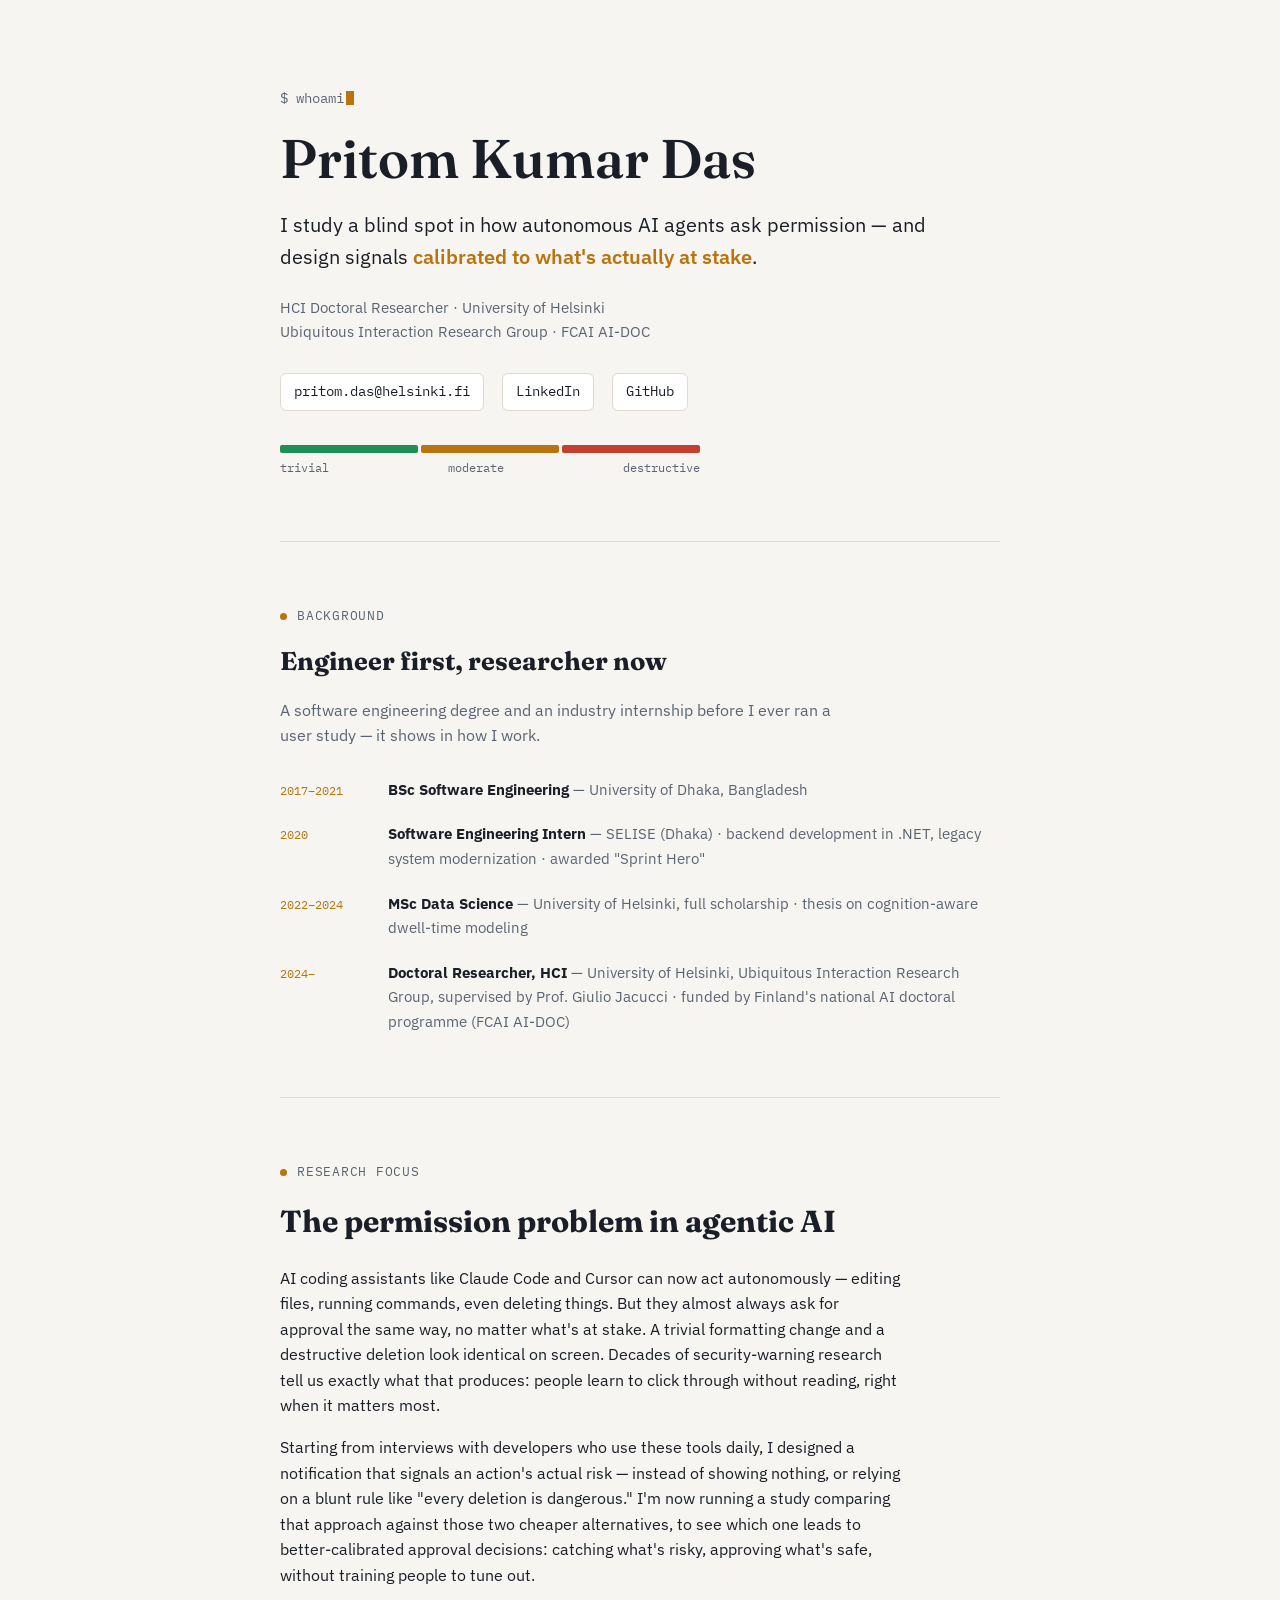
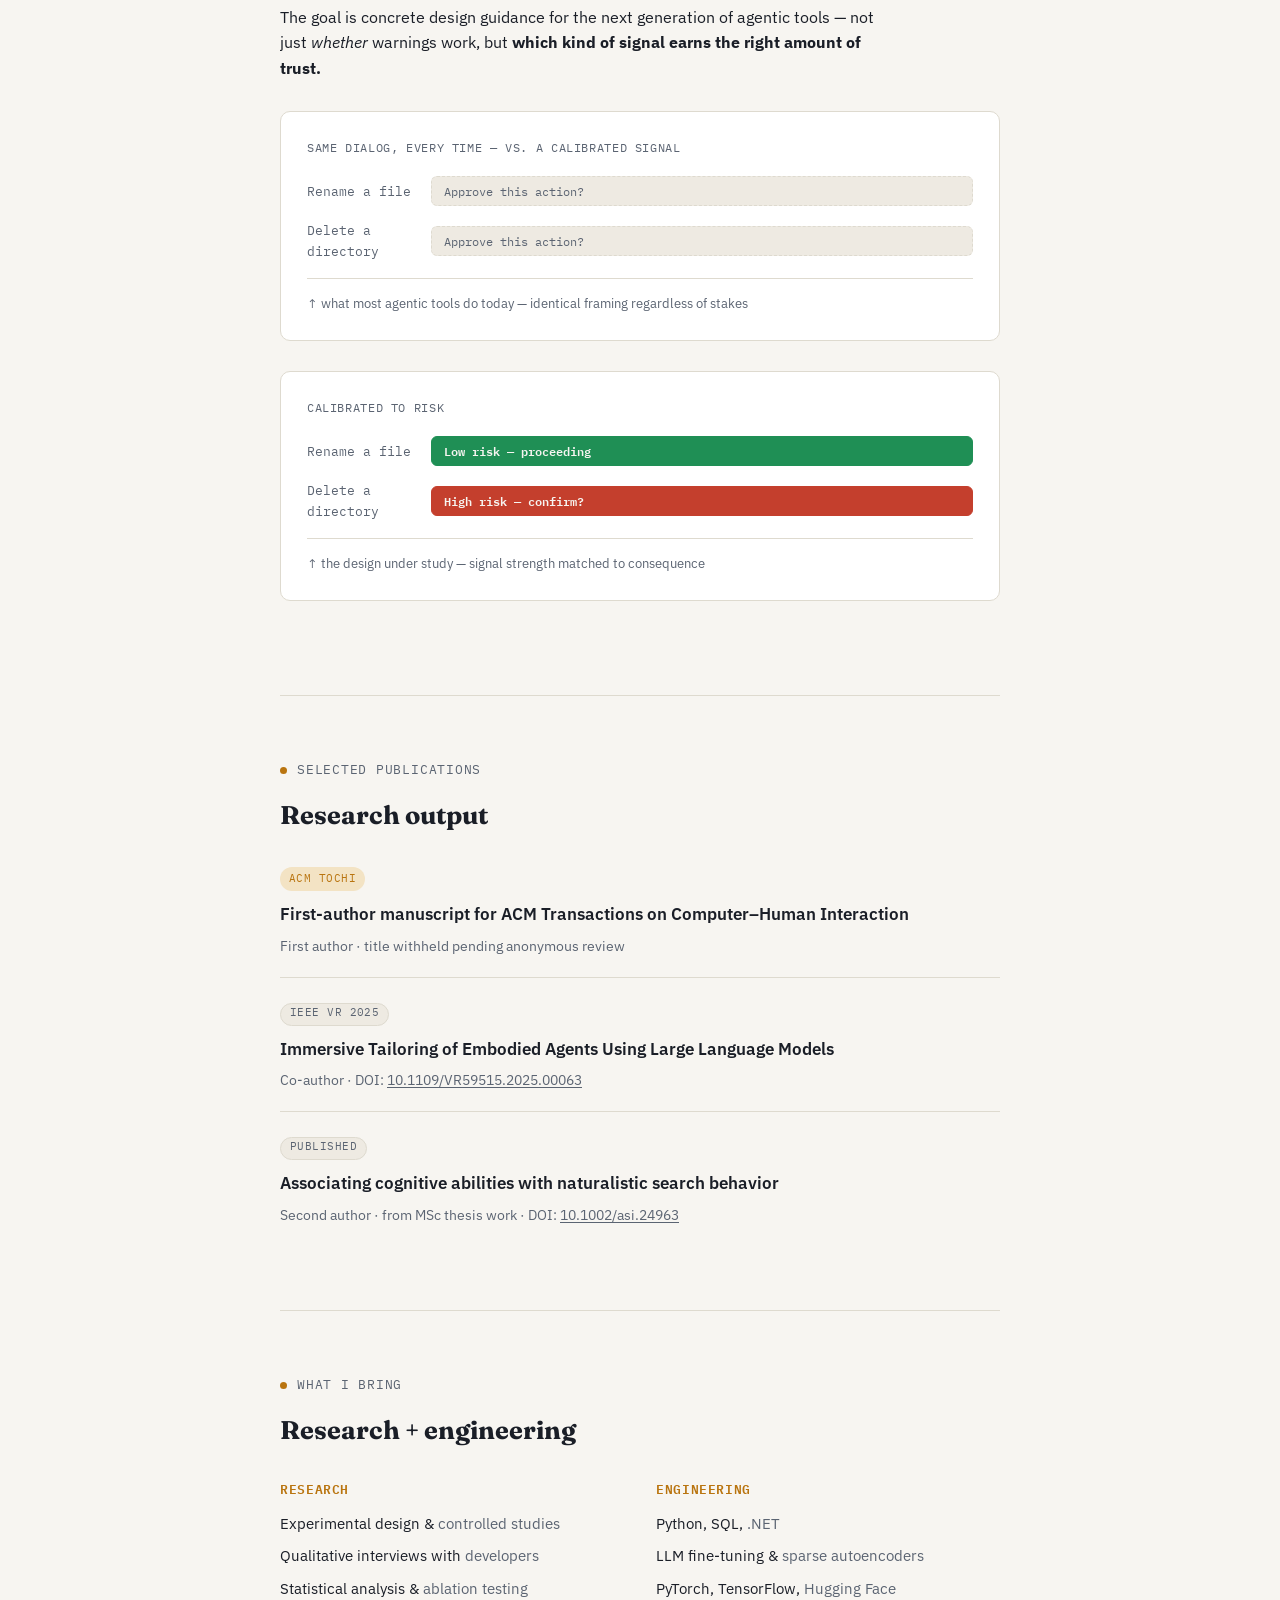
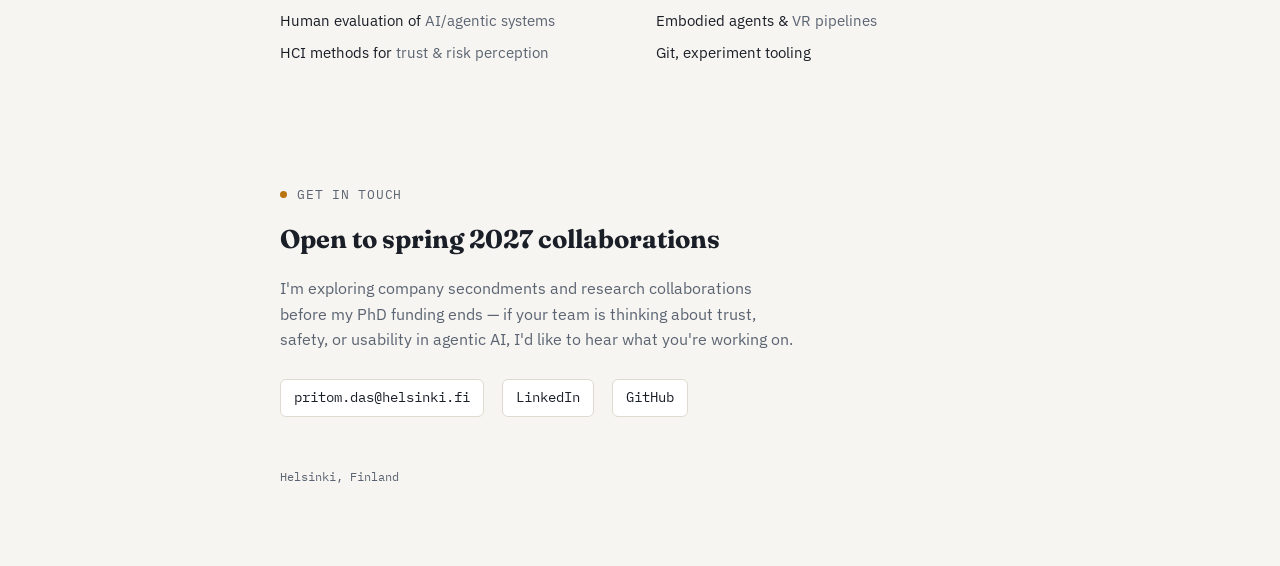
==== index.html @ b0fd8033 "Added Index page for github" ====
<!DOCTYPE html>
<html lang="en">
<head>
<meta charset="UTF-8">
<meta name="viewport" content="width=device-width, initial-scale=1.0">
<title>Pritom Kumar Das</title>
<meta name="description" content="HCI doctoral researcher at the University of Helsinki studying calibrated trust and risk signaling in agentic AI systems.">
<link rel="preconnect" href="https://fonts.googleapis.com">
<link rel="preconnect" href="https://fonts.gstatic.com" crossorigin>
<link href="https://fonts.googleapis.com/css2?family=Fraunces:opsz,wght@9..144,400;9..144,500;9..144,600;9..144,700&family=IBM+Plex+Sans:wght@400;500;600;700&family=IBM+Plex+Mono:wght@400;500;600&display=swap" rel="stylesheet">
<style>
  :root {
    color-scheme: dark;
    --bg: #0B0E13;
    --surface: #131922;
    --surface-2: #1A2230;
    --border: #242E3D;
    --text: #E7ECF2;
    --text-muted: #8B96A6;
    --accent: #F2A93B;
    --accent-soft: #4A3A1E;
    --safe: #3FBE7A;
    --caution: #F2A93B;
    --critical: #E8604B;
    --font-display: 'Fraunces', Georgia, 'Times New Roman', serif;
    --font-body: 'IBM Plex Sans', -apple-system, 'Segoe UI', sans-serif;
    --font-mono: 'IBM Plex Mono', ui-monospace, 'SFMono-Regular', Menlo, monospace;
  }
  @media (prefers-color-scheme: light) {
    :root:not([data-theme="dark"]) {
      color-scheme: light;
      --bg: #F7F5F1;
      --surface: #FFFFFF;
      --surface-2: #EEEAE2;
      --border: #DEDACF;
      --text: #1A1E27;
      --text-muted: #5B6472;
      --accent: #B9740F;
      --accent-soft: #F3E3C4;
      --safe: #1F8F55;
      --caution: #B9740F;
      --critical: #C43F2D;
    }
  }
  :root[data-theme="light"] {
    color-scheme: light;
    --bg: #F7F5F1;
    --surface: #FFFFFF;
    --surface-2: #EEEAE2;
    --border: #DEDACF;
    --text: #1A1E27;
    --text-muted: #5B6472;
    --accent: #B9740F;
    --accent-soft: #F3E3C4;
    --safe: #1F8F55;
    --caution: #B9740F;
    --critical: #C43F2D;
  }

  * { box-sizing: border-box; }
  html, body { margin: 0; padding: 0; }
  body {
    background: var(--bg);
    color: var(--text);
    font-family: var(--font-body);
    font-size: 16px;
    line-height: 1.6;
    -webkit-font-smoothing: antialiased;
  }
  a { color: var(--accent); text-decoration: none; }
  a:hover, a:focus-visible { text-decoration: underline; }
  a:focus-visible, button:focus-visible { outline: 2px solid var(--accent); outline-offset: 3px; }
  img { max-width: 100%; }
  h1, h2, h3 { font-family: var(--font-display); text-wrap: balance; margin: 0; }
  .wrap {
    max-width: 760px;
    margin: 0 auto;
    padding-inline: 20px;
  }
  section { padding-block: 64px; }
  section + section { border-top: 1px solid var(--border); }

  .eyebrow {
    font-family: var(--font-mono);
    font-size: 0.8rem;
    letter-spacing: 0.06em;
    color: var(--text-muted);
    text-transform: uppercase;
    display: flex;
    align-items: center;
    gap: 10px;
    margin-bottom: 14px;
  }
  .eyebrow::before {
    content: "";
    width: 7px; height: 7px;
    background: var(--accent);
    border-radius: 50%;
    flex-shrink: 0;
  }

  /* ---------- Hero ---------- */
  .hero {
    padding-block: 88px 64px;
  }
  .hero .prompt {
    font-family: var(--font-mono);
    font-size: 0.85rem;
    color: var(--text-muted);
    margin-bottom: 20px;
  }
  .hero .prompt .cursor {
    display: inline-block;
    width: 8px; height: 1em;
    background: var(--accent);
    margin-left: 2px;
    vertical-align: -2px;
    animation: blink 1.1s step-end infinite;
  }
  @media (prefers-reduced-motion: reduce) { .hero .prompt .cursor { animation: none; } }
  @keyframes blink { 50% { opacity: 0; } }
  .hero h1 {
    font-size: clamp(2.3rem, 6vw, 3.4rem);
    font-weight: 600;
    line-height: 1.08;
    margin-bottom: 18px;
  }
  .hero .thesis {
    font-size: clamp(1.05rem, 2.4vw, 1.25rem);
    color: var(--text);
    max-width: 58ch;
    margin-bottom: 22px;
  }
  .hero .thesis strong { color: var(--accent); font-weight: 600; }
  .hero .affiliation {
    color: var(--text-muted);
    font-size: 0.95rem;
    margin-bottom: 30px;
  }
  .links-row {
    display: flex;
    flex-wrap: wrap;
    gap: 10px 18px;
  }
  .link-chip {
    font-family: var(--font-mono);
    font-size: 0.85rem;
    color: var(--text);
    border: 1px solid var(--border);
    padding: 7px 13px;
    border-radius: 6px;
    background: var(--surface);
  }
  .link-chip:hover { border-color: var(--accent); text-decoration: none; color: var(--accent); }

  /* ---------- Risk scale motif ---------- */
  .risk-scale {
    display: flex;
    gap: 3px;
    margin-top: 34px;
    max-width: 420px;
  }
  .risk-scale .seg {
    flex: 1;
    height: 8px;
    border-radius: 2px;
  }
  .risk-scale .seg.safe { background: var(--safe); }
  .risk-scale .seg.caution { background: var(--caution); }
  .risk-scale .seg.critical { background: var(--critical); }
  .risk-scale-labels {
    display: flex;
    justify-content: space-between;
    font-family: var(--font-mono);
    font-size: 0.72rem;
    color: var(--text-muted);
    max-width: 420px;
    margin-top: 6px;
  }

  /* ---------- About ---------- */
  .timeline {
    display: flex;
    flex-direction: column;
    gap: 20px;
    margin-top: 28px;
  }
  .timeline-item {
    display: grid;
    grid-template-columns: 92px 1fr;
    gap: 16px;
    align-items: baseline;
  }
  .timeline-item .when {
    font-family: var(--font-mono);
    font-size: 0.78rem;
    color: var(--accent);
  }
  .timeline-item .what strong { color: var(--text); }
  .timeline-item .what { color: var(--text-muted); font-size: 0.96rem; }

  /* ---------- Research focus ---------- */
  .research-lede {
    font-size: 1.15rem;
    margin-bottom: 20px;
    max-width: 60ch;
  }
  .research-body p { margin: 0 0 16px; max-width: 62ch; color: var(--text); }
  .research-body p:last-child { margin-bottom: 0; }

  .diagram {
    background: var(--surface);
    border: 1px solid var(--border);
    border-radius: 10px;
    padding: 26px;
    margin-block: 30px;
  }
  .diagram .diagram-title {
    font-family: var(--font-mono);
    font-size: 0.78rem;
    color: var(--text-muted);
    text-transform: uppercase;
    letter-spacing: 0.05em;
    margin-bottom: 18px;
  }
  .diagram-row {
    display: grid;
    grid-template-columns: 110px 1fr;
    gap: 14px;
    align-items: center;
    margin-bottom: 14px;
  }
  .diagram-row:last-child { margin-bottom: 0; }
  .diagram-row .label {
    font-family: var(--font-mono);
    font-size: 0.82rem;
    color: var(--text-muted);
  }
  .diagram-bar {
    height: 30px;
    border-radius: 6px;
    background: var(--surface-2);
    border: 1px dashed var(--border);
    position: relative;
    display: flex;
    align-items: center;
    padding-inline: 12px;
    font-family: var(--font-mono);
    font-size: 0.76rem;
    color: var(--text-muted);
  }
  .diagram-bar.on {
    border-style: solid;
    color: var(--bg);
    font-weight: 600;
  }
  .diagram-bar.on.safe { background: var(--safe); border-color: var(--safe); }
  .diagram-bar.on.caution { background: var(--caution); border-color: var(--caution); }
  .diagram-bar.on.critical { background: var(--critical); border-color: var(--critical); }
  .diagram-caption {
    font-size: 0.82rem;
    color: var(--text-muted);
    margin-top: 16px;
    border-top: 1px solid var(--border);
    padding-top: 14px;
  }

  /* ---------- Publications ---------- */
  .pub-list { display: flex; flex-direction: column; gap: 0; margin-top: 28px; }
  .pub {
    padding-block: 20px;
    border-top: 1px solid var(--border);
  }
  .pub:first-child { border-top: none; padding-top: 0; }
  .pub-status {
    font-family: var(--font-mono);
    font-size: 0.7rem;
    letter-spacing: 0.04em;
    text-transform: uppercase;
    padding: 3px 9px;
    border-radius: 20px;
    display: inline-block;
    margin-bottom: 10px;
  }
  .pub-status.prep { background: var(--accent-soft); color: var(--accent); }
  .pub-status.pub { background: var(--surface-2); color: var(--text-muted); border: 1px solid var(--border); }
  .pub-title { font-size: 1.05rem; font-weight: 600; margin-bottom: 6px; }
  .pub-meta { color: var(--text-muted); font-size: 0.9rem; }
  .pub-meta a { color: var(--text-muted); text-decoration: underline; text-underline-offset: 2px; }
  .pub-meta a:hover { color: var(--accent); }

  /* ---------- Skills ---------- */
  .skills-grid {
    display: grid;
    grid-template-columns: 1fr 1fr;
    gap: 32px;
    margin-top: 28px;
  }
  @media (max-width: 560px) { .skills-grid { grid-template-columns: 1fr; gap: 24px; } }
  .skill-col h3 {
    font-family: var(--font-mono);
    font-size: 0.8rem;
    text-transform: uppercase;
    letter-spacing: 0.05em;
    color: var(--accent);
    margin-bottom: 12px;
    font-weight: 600;
  }
  .skill-col ul { list-style: none; margin: 0; padding: 0; display: flex; flex-direction: column; gap: 8px; }
  .skill-col li { color: var(--text); font-size: 0.95rem; }
  .skill-col li span { color: var(--text-muted); }

  /* ---------- Contact / footer ---------- */
  footer {
    padding-block: 56px 80px;
  }
  footer h2 { font-size: 1.6rem; margin-bottom: 12px; }
  footer .note {
    color: var(--text-muted);
    margin-bottom: 26px;
    max-width: 52ch;
  }
  footer .fine-print {
    margin-top: 50px;
    font-family: var(--font-mono);
    font-size: 0.75rem;
    color: var(--text-muted);
  }
</style>
</head>
<body>

<div class="wrap">

  <section class="hero">
    <div class="prompt">$ whoami<span class="cursor"></span></div>
    <h1>Pritom Kumar Das</h1>
    <p class="thesis">I study a blind spot in how autonomous AI agents ask permission — and design signals <strong>calibrated to what's actually at stake</strong>.</p>
    <p class="affiliation">HCI Doctoral Researcher · University of Helsinki<br>Ubiquitous Interaction Research Group · FCAI AI-DOC</p>
    <div class="links-row">
      <a class="link-chip" href="mailto:pritom.das@helsinki.fi">pritom.das@helsinki.fi</a>
      <a class="link-chip" href="https://linkedin.com/in/pritomkumar/" target="_blank" rel="noopener">LinkedIn</a>
      <a class="link-chip" href="https://github.com/PritomKumar" target="_blank" rel="noopener">GitHub</a>
    </div>
    <div class="risk-scale">
      <div class="seg safe"></div><div class="seg caution"></div><div class="seg critical"></div>
    </div>
    <div class="risk-scale-labels"><span>trivial</span><span>moderate</span><span>destructive</span></div>
  </section>

  <section id="about">
    <div class="eyebrow">Background</div>
    <h2 style="font-size: 1.6rem; margin-bottom: 8px;">Engineer first, researcher now</h2>
    <p style="color: var(--text-muted); max-width: 58ch;">A software engineering degree and an industry internship before I ever ran a user study — it shows in how I work.</p>
    <div class="timeline">
      <div class="timeline-item">
        <div class="when">2017–2021</div>
        <div class="what"><strong>BSc Software Engineering</strong> — University of Dhaka, Bangladesh</div>
      </div>
      <div class="timeline-item">
        <div class="when">2020</div>
        <div class="what"><strong>Software Engineering Intern</strong> — SELISE (Dhaka) · backend development in .NET, legacy system modernization · awarded "Sprint Hero"</div>
      </div>
      <div class="timeline-item">
        <div class="when">2022–2024</div>
        <div class="what"><strong>MSc Data Science</strong> — University of Helsinki, full scholarship · thesis on cognition-aware dwell-time modeling</div>
      </div>
      <div class="timeline-item">
        <div class="when">2024–</div>
        <div class="what"><strong>Doctoral Researcher, HCI</strong> — University of Helsinki, Ubiquitous Interaction Research Group, supervised by Prof. Giulio Jacucci · funded by Finland's national AI doctoral programme (FCAI AI-DOC)</div>
      </div>
    </div>
  </section>

  <section id="research">
    <div class="eyebrow">Research Focus</div>
    <h2 style="font-size: 1.9rem; margin-bottom: 20px;">The permission problem in agentic AI</h2>
    <div class="research-body">
      <p>AI coding assistants like Claude Code and Cursor can now act autonomously — editing files, running commands, even deleting things. But they almost always ask for approval the same way, no matter what's at stake. A trivial formatting change and a destructive deletion look identical on screen. Decades of security-warning research tell us exactly what that produces: people learn to click through without reading, right when it matters most.</p>
      <p>Starting from interviews with developers who use these tools daily, I designed a notification that signals an action's actual risk — instead of showing nothing, or relying on a blunt rule like "every deletion is dangerous." I'm now running a study comparing that approach against those two cheaper alternatives, to see which one leads to better-calibrated approval decisions: catching what's risky, approving what's safe, without training people to tune out.</p>
      <p>The goal is concrete design guidance for the next generation of agentic tools — not just <em>whether</em> warnings work, but <strong style="color: var(--text);">which kind of signal earns the right amount of trust.</strong></p>
    </div>

    <div class="diagram">
      <div class="diagram-title">Same dialog, every time — vs. a calibrated signal</div>
      <div class="diagram-row">
        <div class="label">Rename a file</div>
        <div class="diagram-bar">Approve this action?</div>
      </div>
      <div class="diagram-row">
        <div class="label">Delete a directory</div>
        <div class="diagram-bar">Approve this action?</div>
      </div>
      <div class="diagram-caption">↑ what most agentic tools do today — identical framing regardless of stakes</div>
    </div>
    <div class="diagram">
      <div class="diagram-title">Calibrated to risk</div>
      <div class="diagram-row">
        <div class="label">Rename a file</div>
        <div class="diagram-bar on safe">Low risk — proceeding</div>
      </div>
      <div class="diagram-row">
        <div class="label">Delete a directory</div>
        <div class="diagram-bar on critical">High risk — confirm?</div>
      </div>
      <div class="diagram-caption">↑ the design under study — signal strength matched to consequence</div>
    </div>
  </section>

  <section id="publications">
    <div class="eyebrow">Selected Publications</div>
    <h2 style="font-size: 1.6rem;">Research output</h2>
    <div class="pub-list">
      <div class="pub">
        <span class="pub-status prep">ACM TOCHI</span>
        <div class="pub-title">First-author manuscript for ACM Transactions on Computer–Human Interaction</div>
        <div class="pub-meta">First author · title withheld pending anonymous review</div>
      </div>
      <div class="pub">
        <span class="pub-status pub">IEEE VR 2025</span>
        <div class="pub-title">Immersive Tailoring of Embodied Agents Using Large Language Models</div>
        <div class="pub-meta">Co-author · DOI: <a href="https://doi.org/10.1109/VR59515.2025.00063" target="_blank" rel="noopener">10.1109/VR59515.2025.00063</a></div>
      </div>
      <div class="pub">
        <span class="pub-status pub">Published</span>
        <div class="pub-title">Associating cognitive abilities with naturalistic search behavior</div>
        <div class="pub-meta">Second author · from MSc thesis work · DOI: <a href="https://doi.org/10.1002/asi.24963" target="_blank" rel="noopener">10.1002/asi.24963</a></div>
      </div>
    </div>
  </section>

  <section id="skills">
    <div class="eyebrow">What I bring</div>
    <h2 style="font-size: 1.6rem;">Research + engineering</h2>
    <div class="skills-grid">
      <div class="skill-col">
        <h3>Research</h3>
        <ul>
          <li>Experimental design & <span>controlled studies</span></li>
          <li>Qualitative interviews with <span>developers</span></li>
          <li>Statistical analysis & <span>ablation testing</span></li>
          <li>Human evaluation of <span>AI/agentic systems</span></li>
          <li>HCI methods for <span>trust & risk perception</span></li>
        </ul>
      </div>
      <div class="skill-col">
        <h3>Engineering</h3>
        <ul>
          <li>Python, SQL, <span>.NET</span></li>
          <li>LLM fine-tuning & <span>sparse autoencoders</span></li>
          <li>PyTorch, TensorFlow, <span>Hugging Face</span></li>
          <li>Embodied agents & <span>VR pipelines</span></li>
          <li>Git, experiment tooling</li>
        </ul>
      </div>
    </div>
  </section>

  <footer>
    <div class="eyebrow">Get in touch</div>
    <h2>Open to spring 2027 collaborations</h2>
    <p class="note">I'm exploring company secondments and research collaborations before my PhD funding ends — if your team is thinking about trust, safety, or usability in agentic AI, I'd like to hear what you're working on.</p>
    <div class="links-row">
      <a class="link-chip" href="mailto:pritom.das@helsinki.fi">pritom.das@helsinki.fi</a>
      <a class="link-chip" href="https://linkedin.com/in/pritomkumar/" target="_blank" rel="noopener">LinkedIn</a>
      <a class="link-chip" href="https://github.com/PritomKumar" target="_blank" rel="noopener">GitHub</a>
    </div>
    <div class="fine-print">Helsinki, Finland</div>
  </footer>

</div>

</body>
</html>
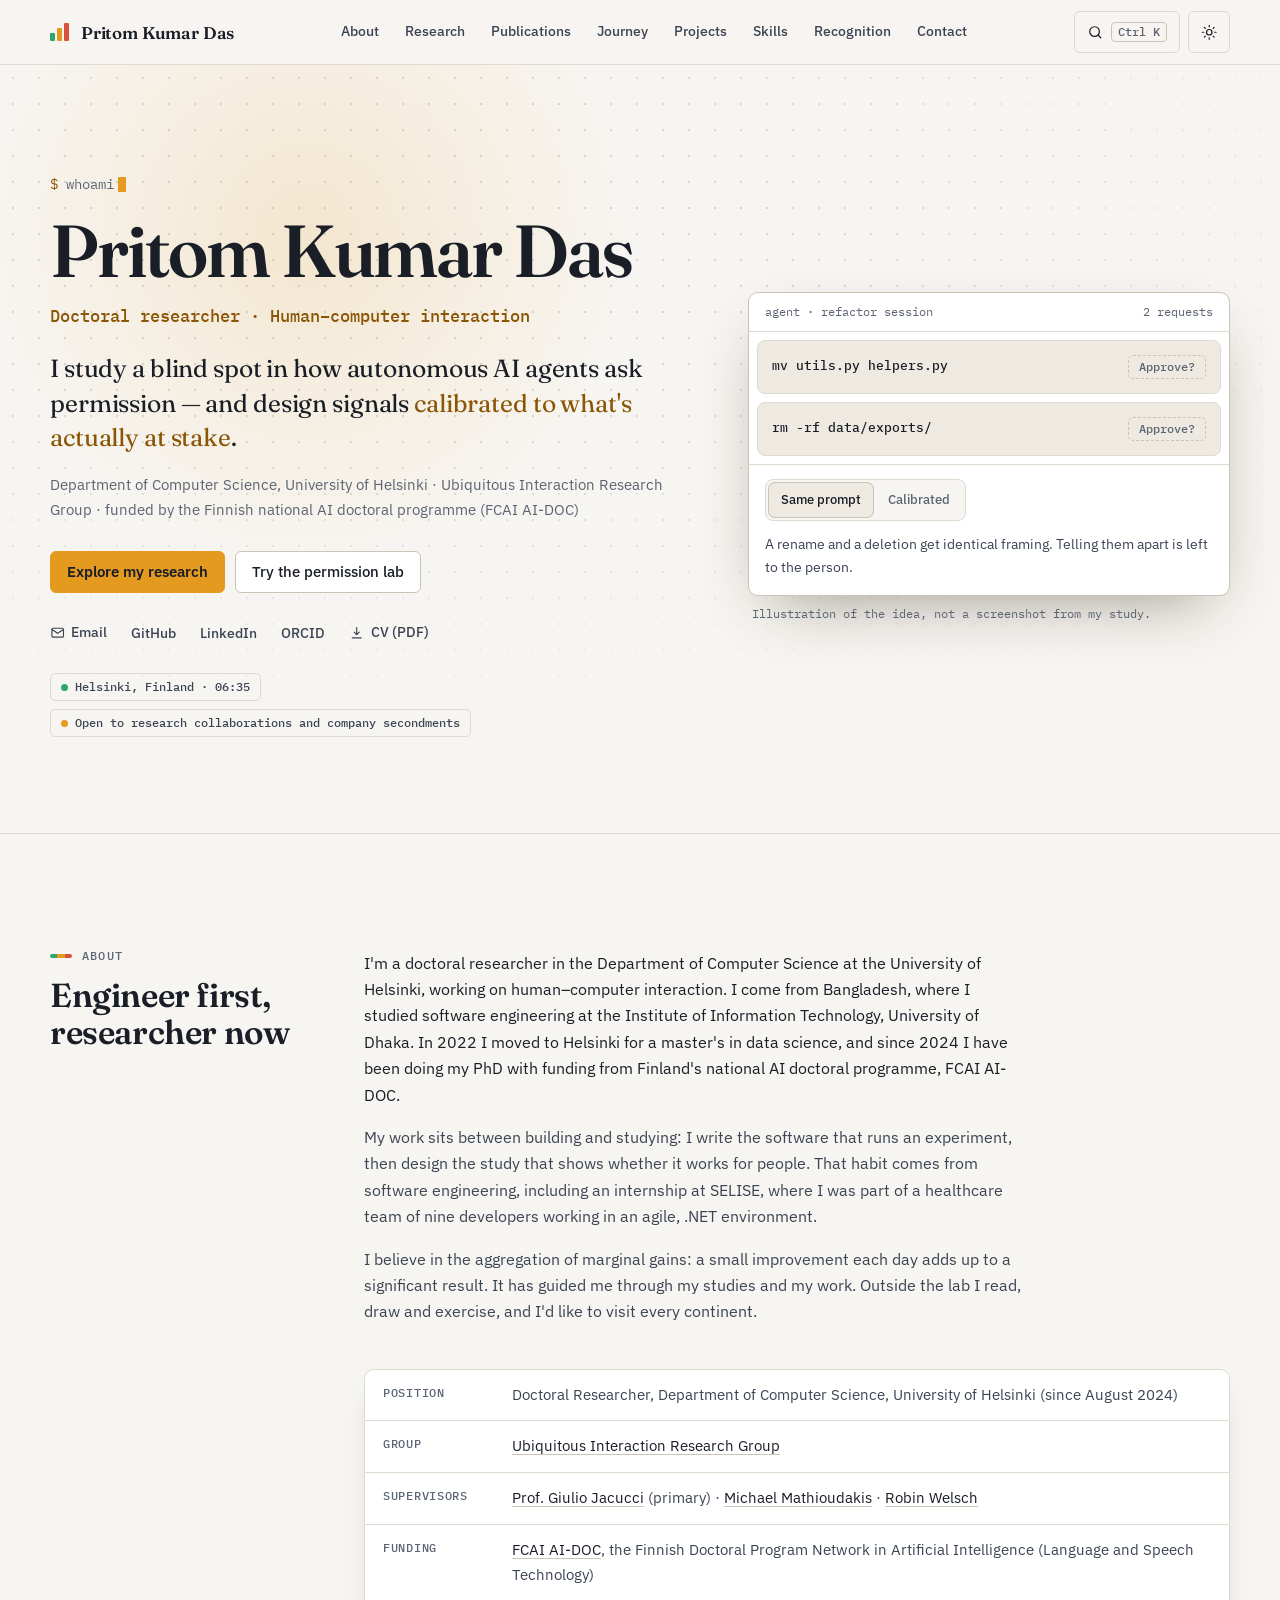
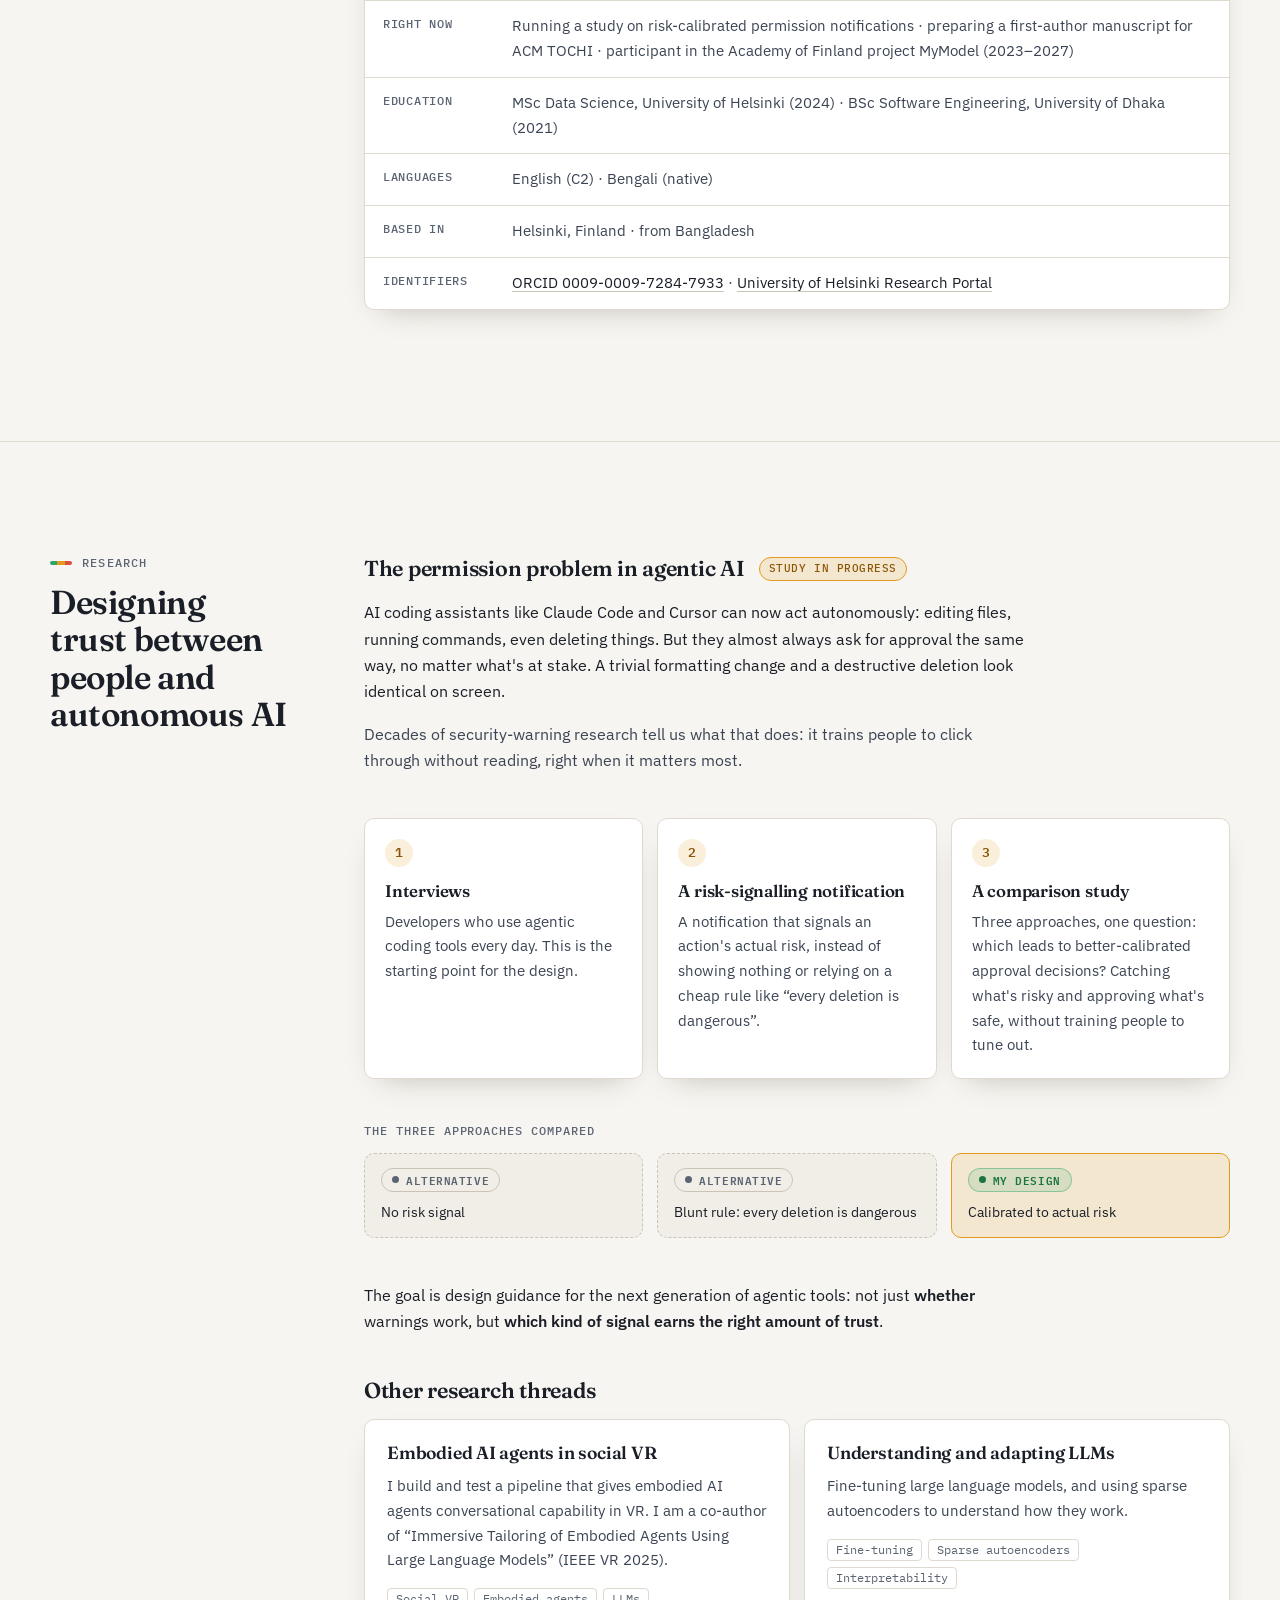
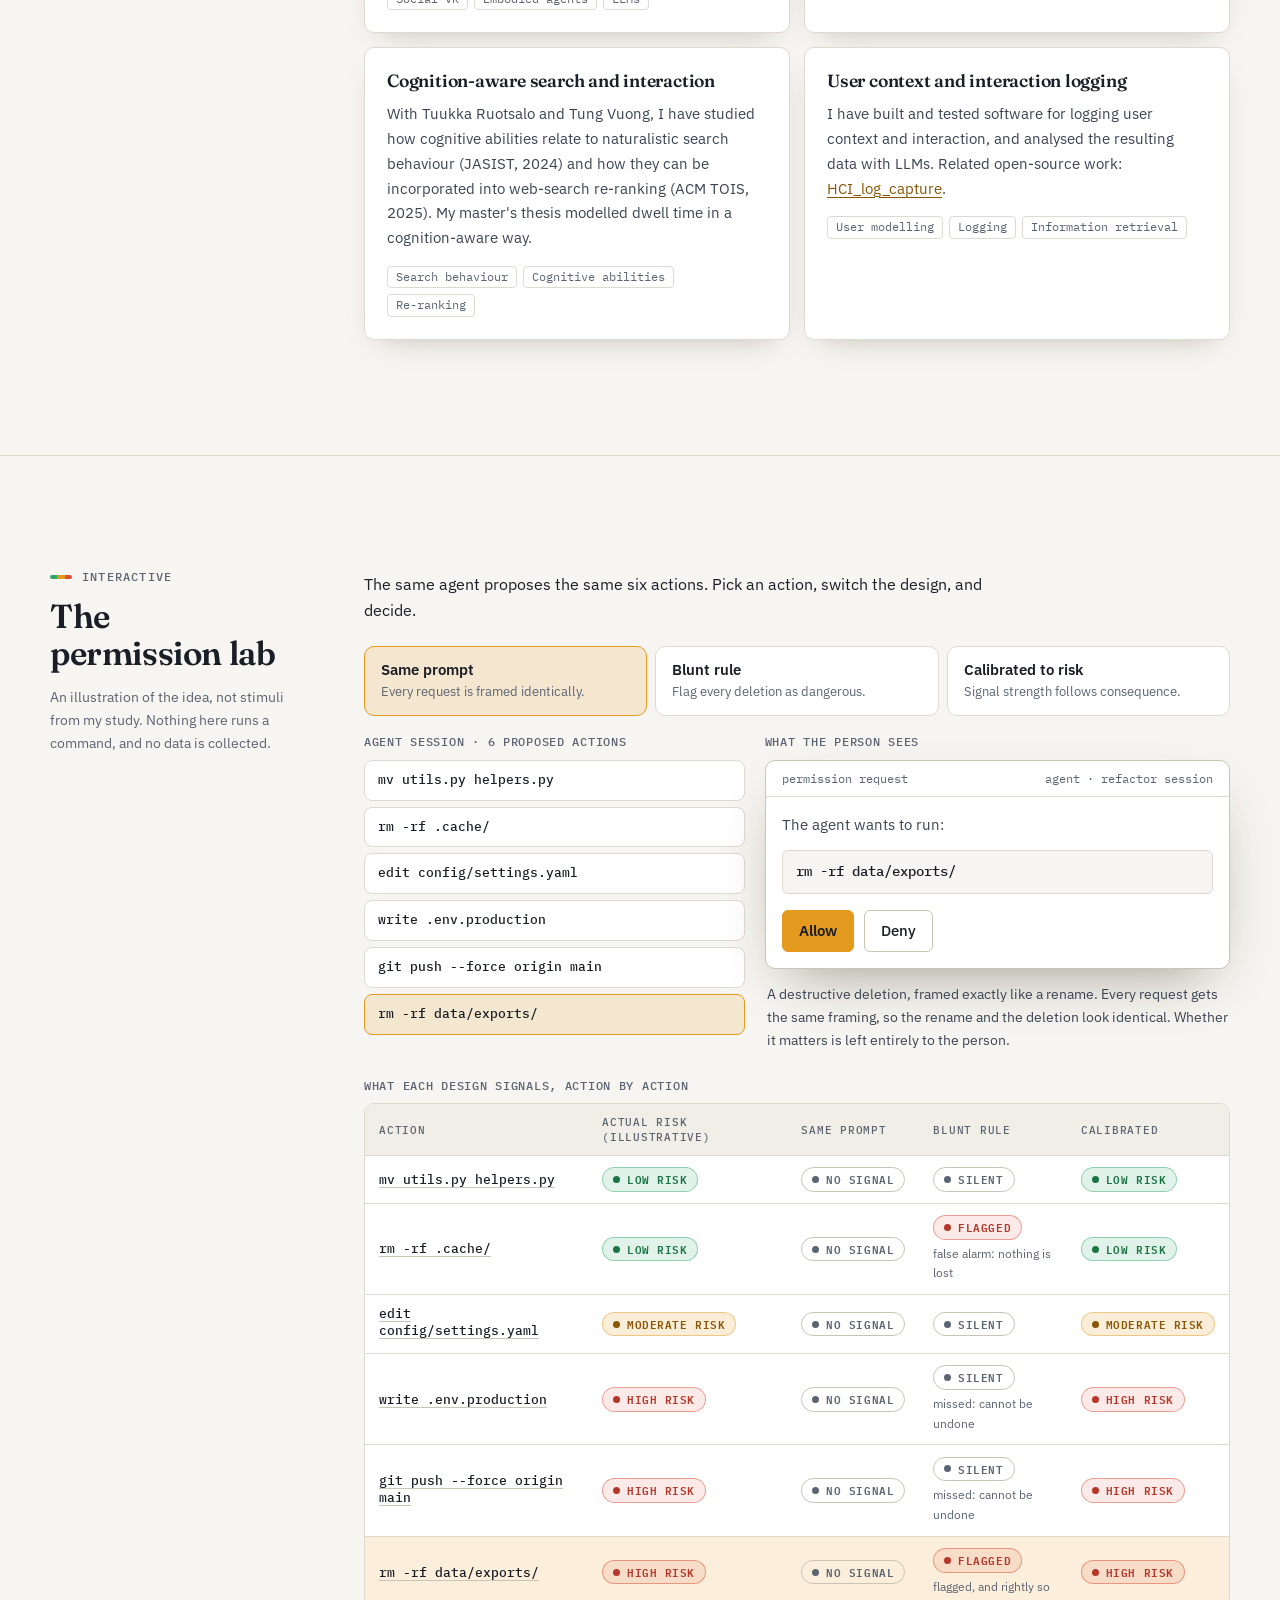
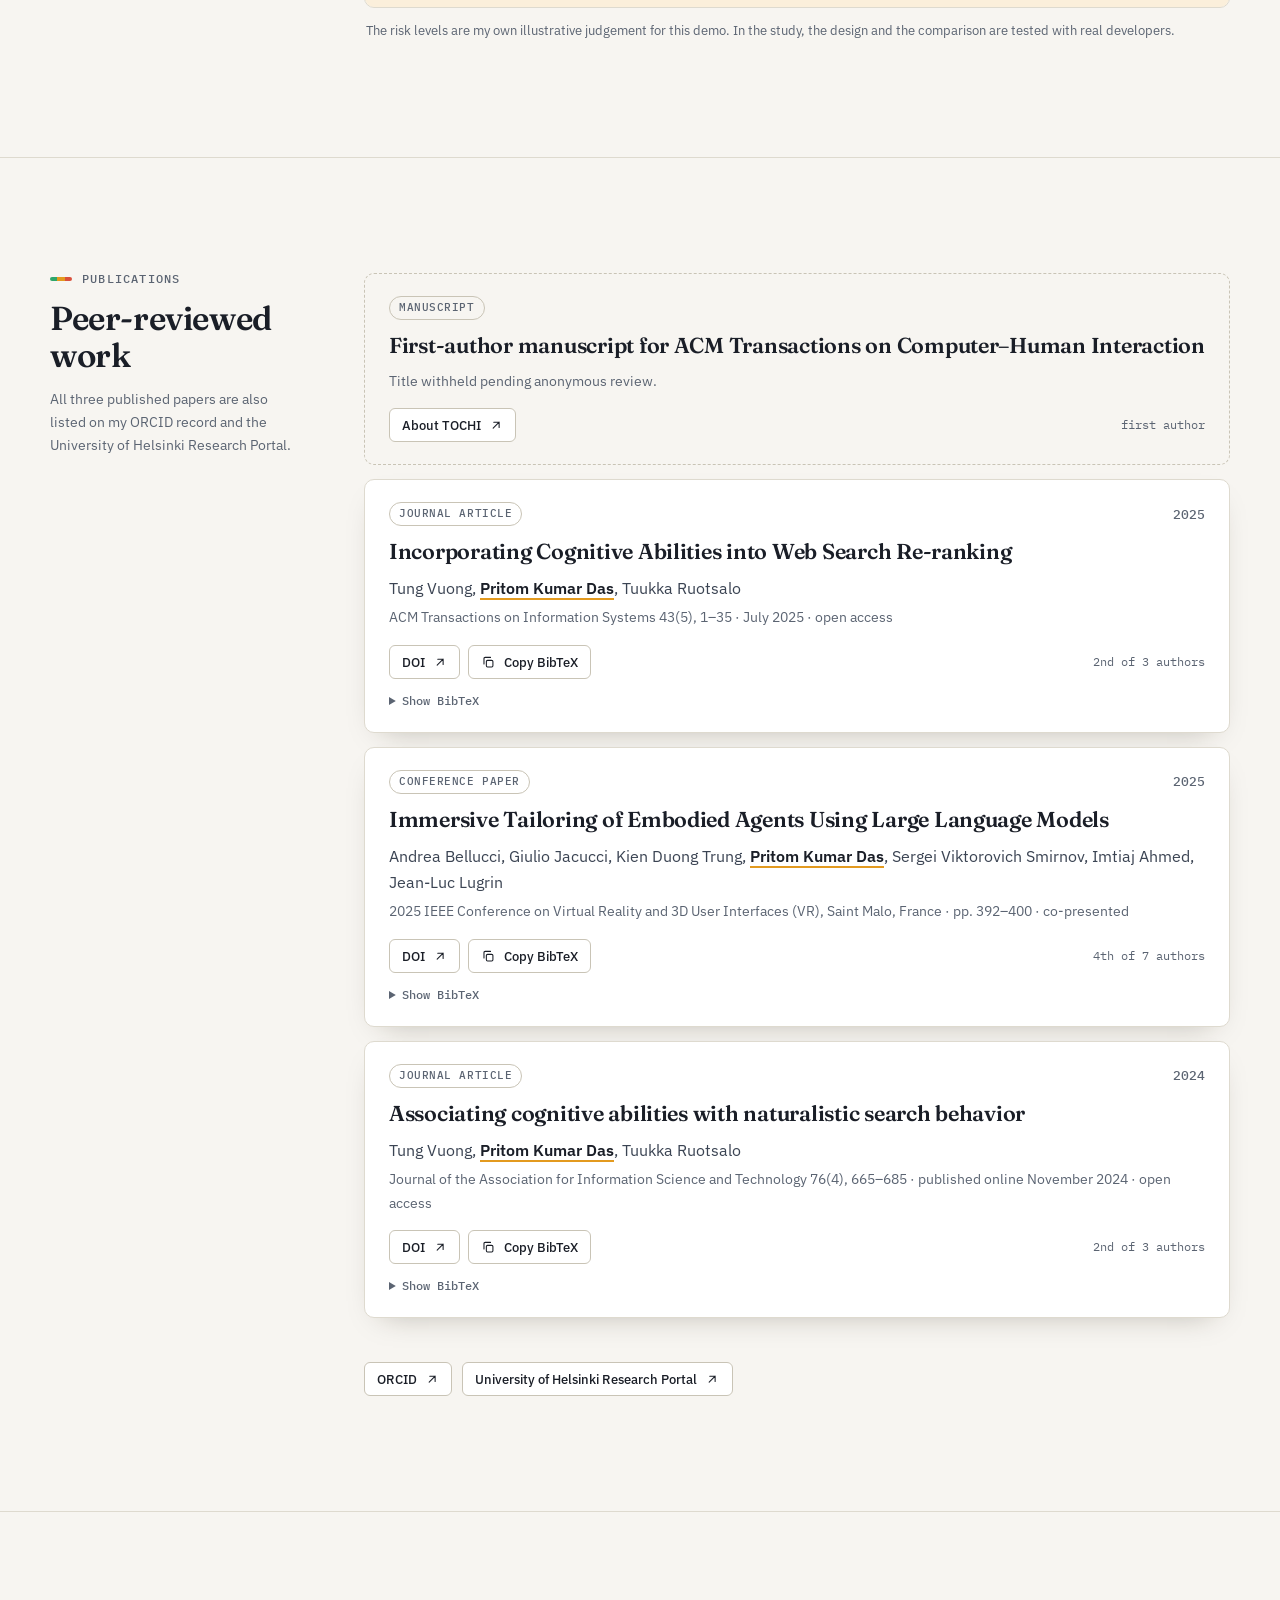
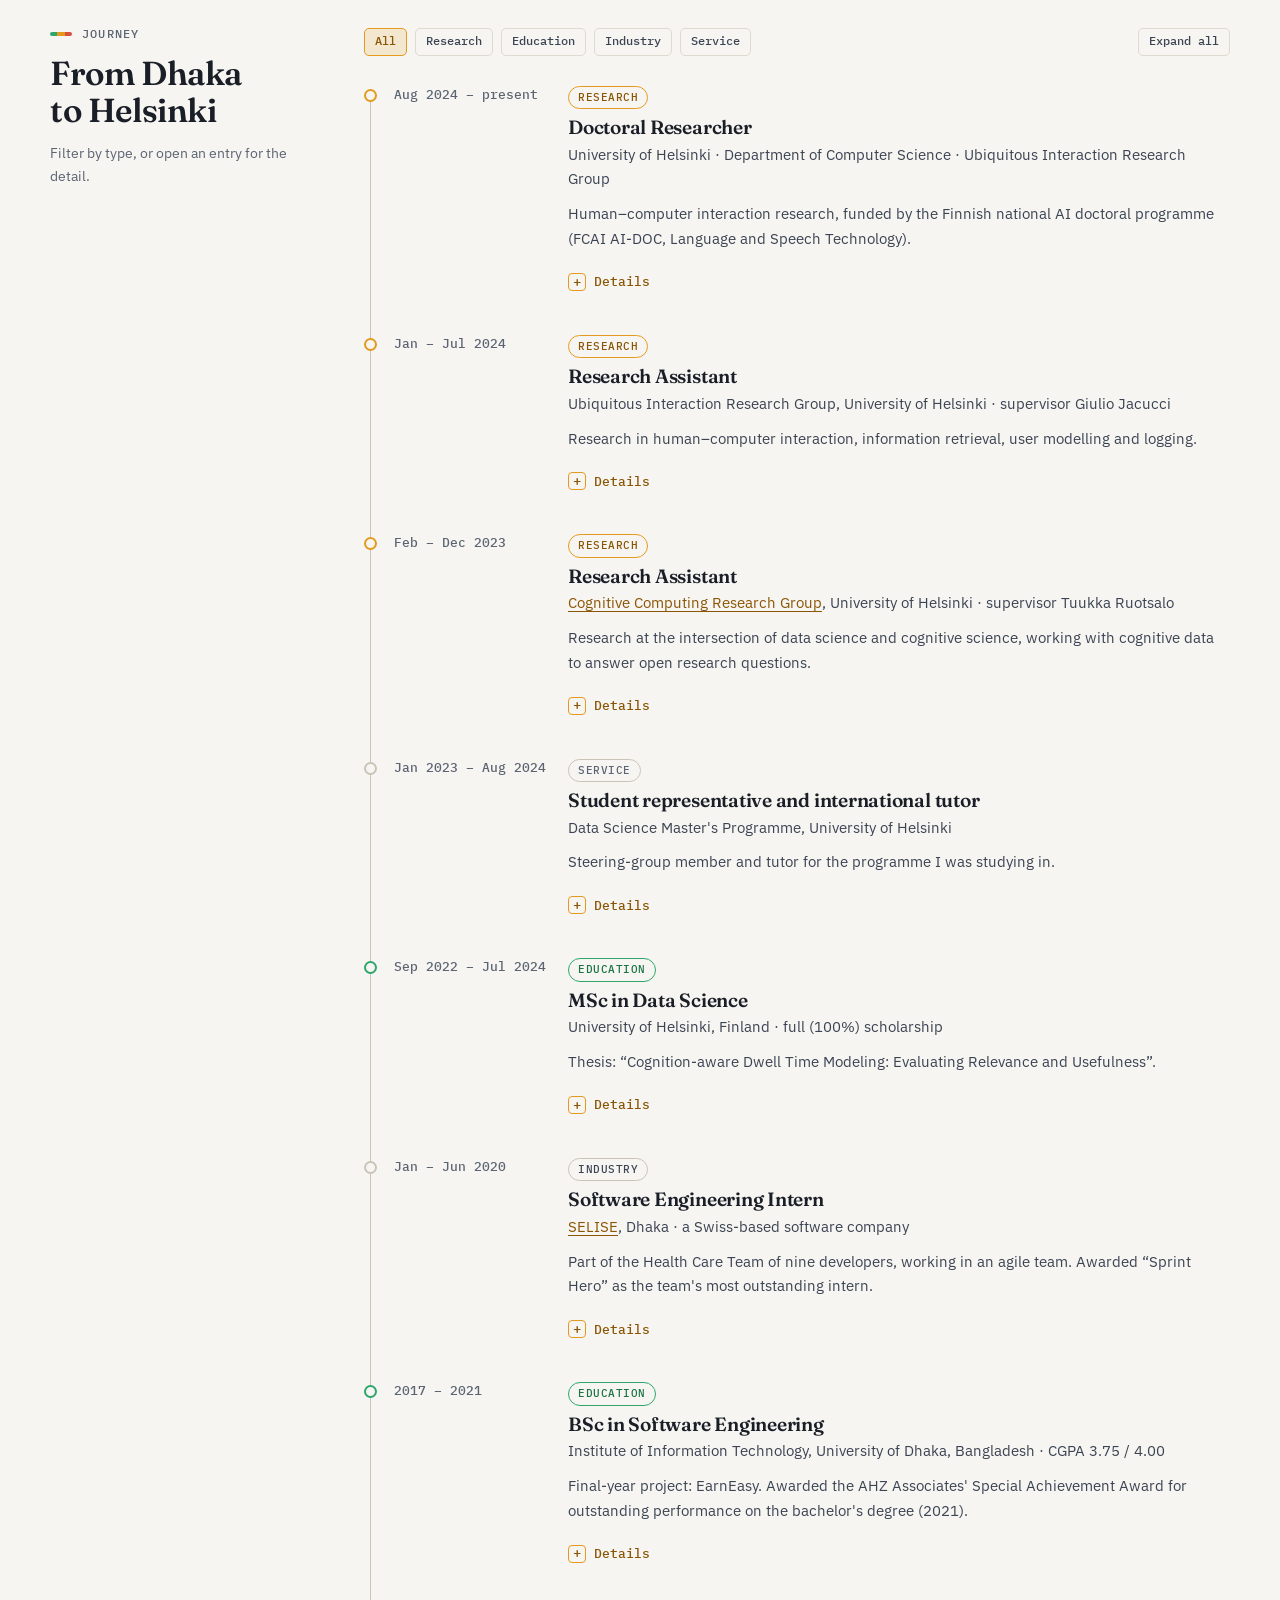
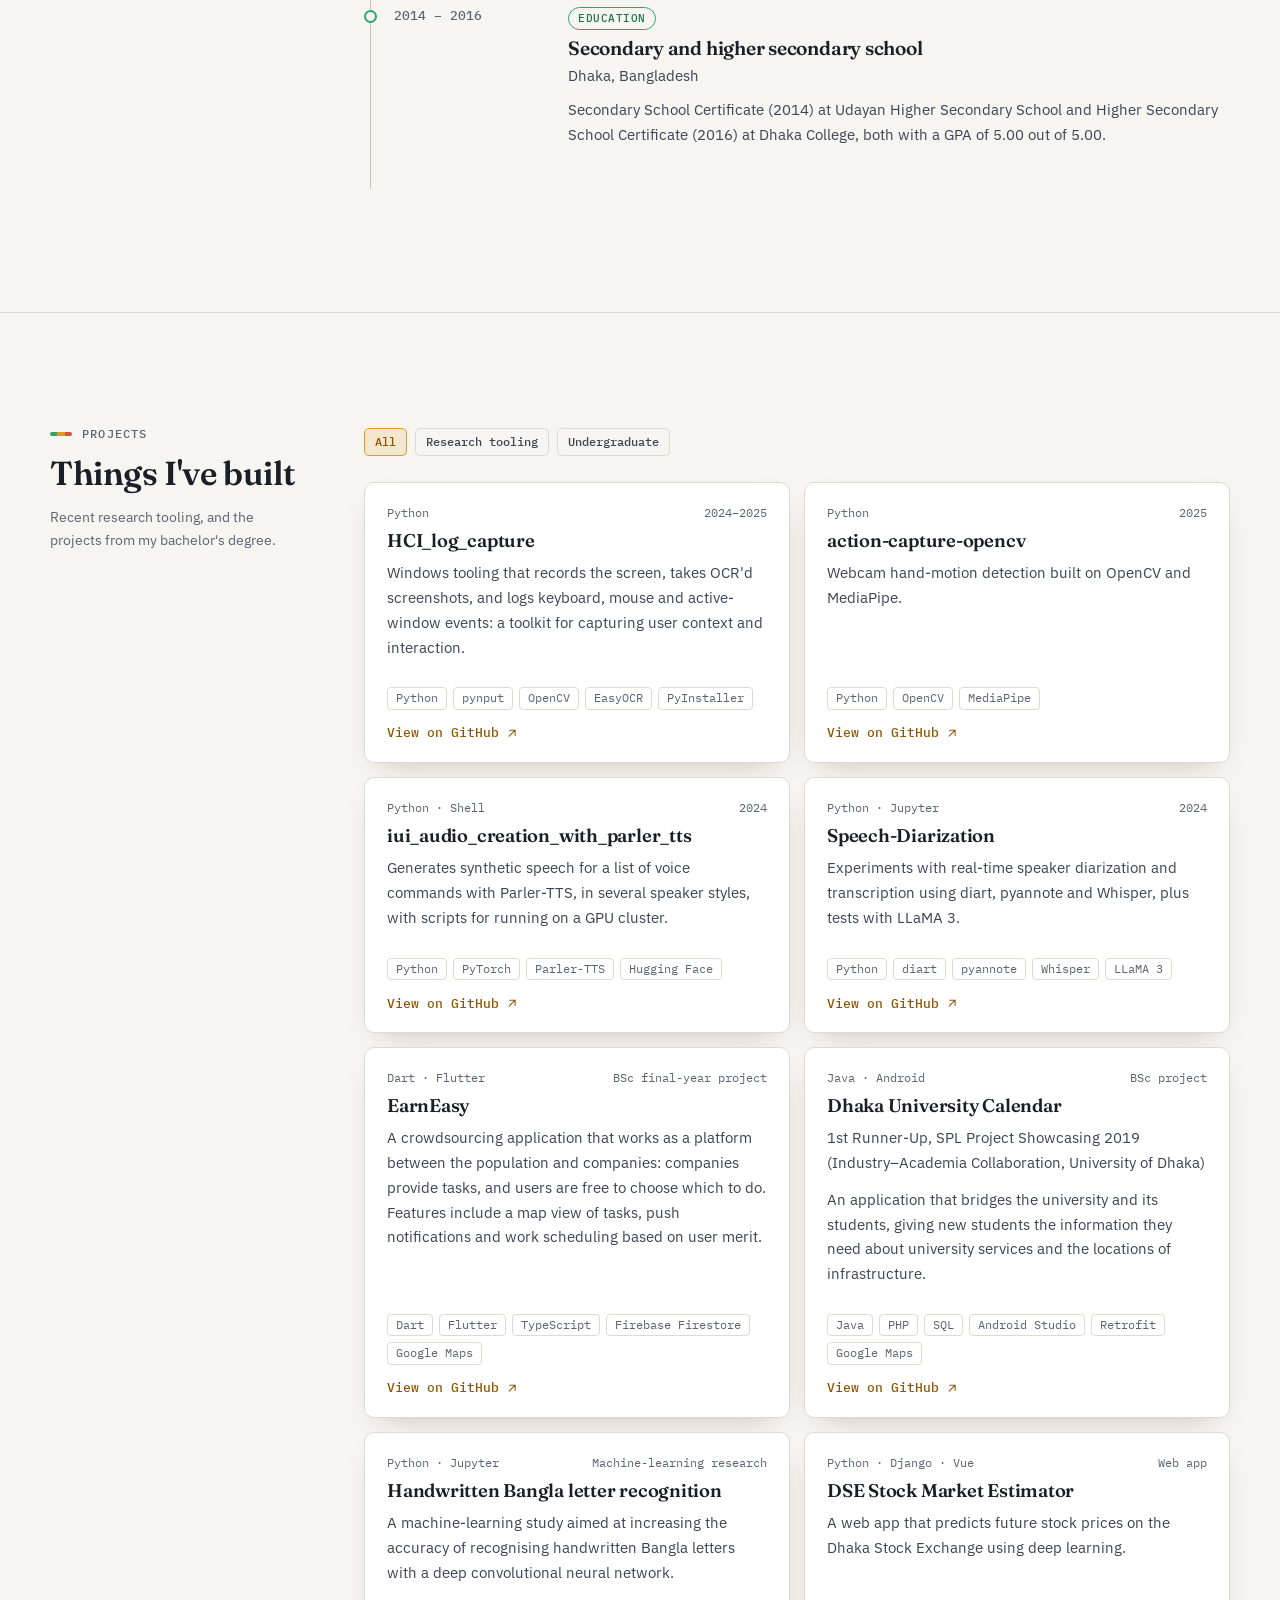
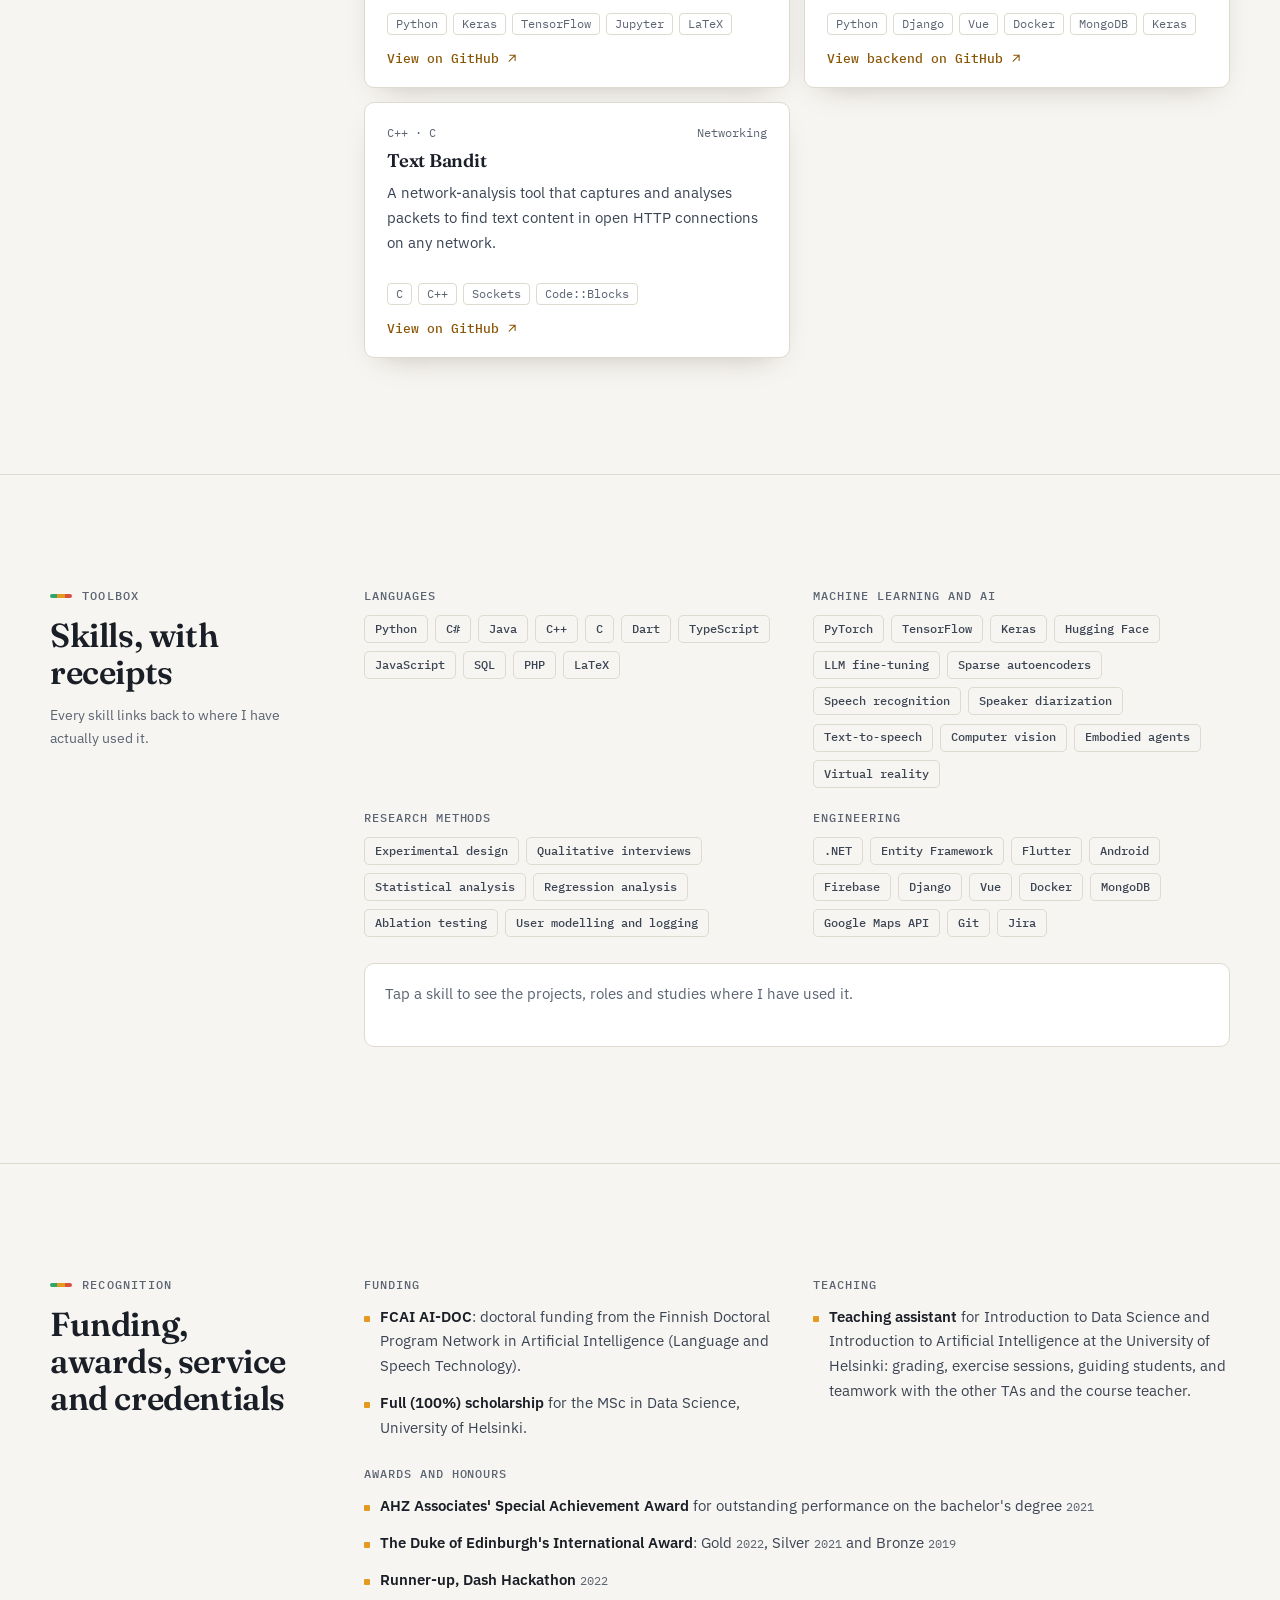
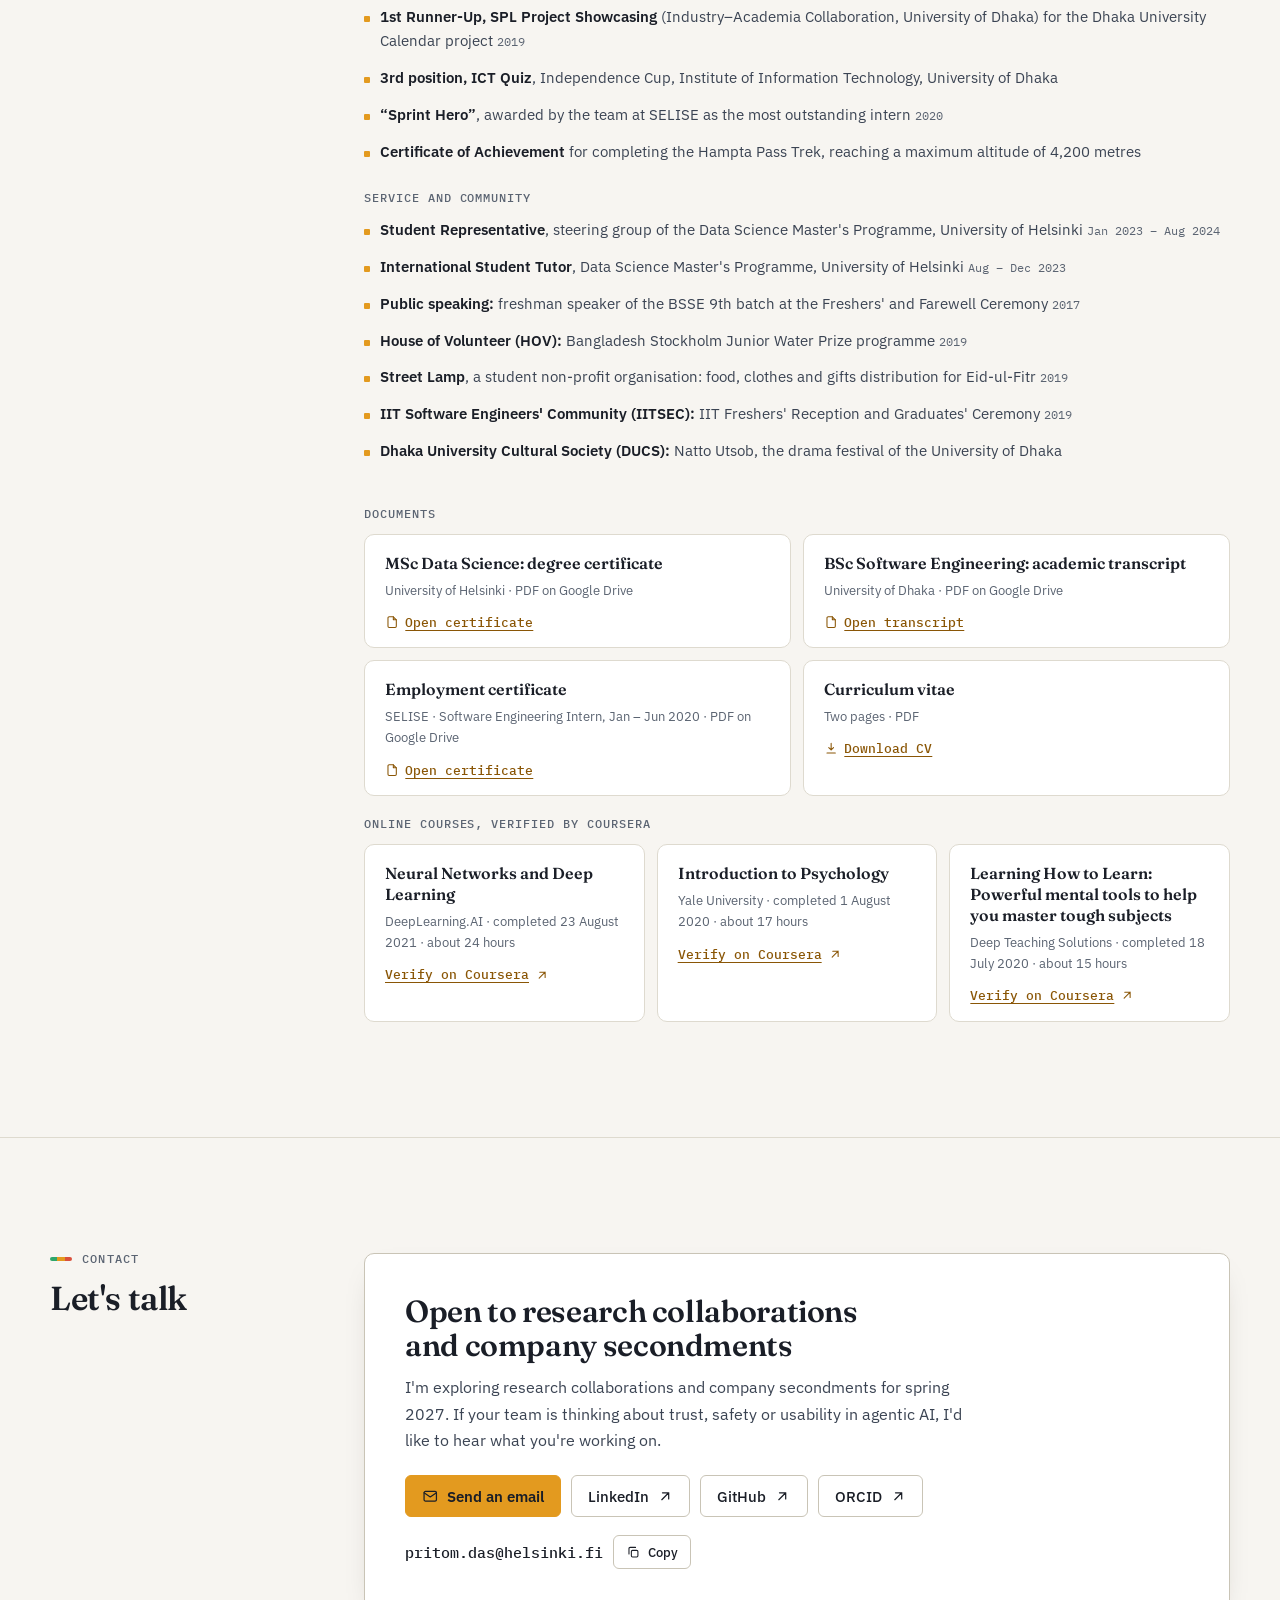
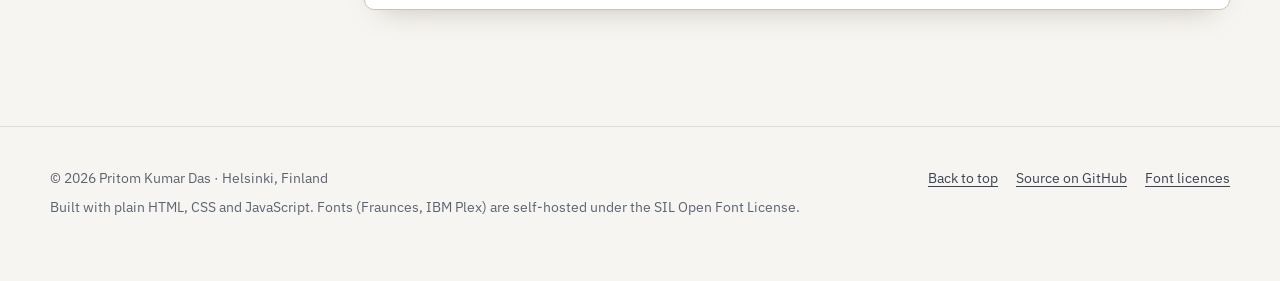
==== commit d3604803: "rebuilt profile site new" ====
--- a/index.html
+++ b/index.html
@@ -1,474 +1,925 @@
 <!DOCTYPE html>
 <html lang="en">
 <head>
-<meta charset="UTF-8">
-<meta name="viewport" content="width=device-width, initial-scale=1.0">
-<title>Pritom Kumar Das</title>
-<meta name="description" content="HCI doctoral researcher at the University of Helsinki studying calibrated trust and risk signaling in agentic AI systems.">
-<link rel="preconnect" href="https://fonts.googleapis.com">
-<link rel="preconnect" href="https://fonts.gstatic.com" crossorigin>
-<link href="https://fonts.googleapis.com/css2?family=Fraunces:opsz,wght@9..144,400;9..144,500;9..144,600;9..144,700&family=IBM+Plex+Sans:wght@400;500;600;700&family=IBM+Plex+Mono:wght@400;500;600&display=swap" rel="stylesheet">
-<style>
-  :root {
-    color-scheme: dark;
-    --bg: #0B0E13;
-    --surface: #131922;
-    --surface-2: #1A2230;
-    --border: #242E3D;
-    --text: #E7ECF2;
-    --text-muted: #8B96A6;
-    --accent: #F2A93B;
-    --accent-soft: #4A3A1E;
-    --safe: #3FBE7A;
-    --caution: #F2A93B;
-    --critical: #E8604B;
-    --font-display: 'Fraunces', Georgia, 'Times New Roman', serif;
-    --font-body: 'IBM Plex Sans', -apple-system, 'Segoe UI', sans-serif;
-    --font-mono: 'IBM Plex Mono', ui-monospace, 'SFMono-Regular', Menlo, monospace;
-  }
-  @media (prefers-color-scheme: light) {
-    :root:not([data-theme="dark"]) {
-      color-scheme: light;
-      --bg: #F7F5F1;
-      --surface: #FFFFFF;
-      --surface-2: #EEEAE2;
-      --border: #DEDACF;
-      --text: #1A1E27;
-      --text-muted: #5B6472;
-      --accent: #B9740F;
-      --accent-soft: #F3E3C4;
-      --safe: #1F8F55;
-      --caution: #B9740F;
-      --critical: #C43F2D;
-    }
-  }
-  :root[data-theme="light"] {
-    color-scheme: light;
-    --bg: #F7F5F1;
-    --surface: #FFFFFF;
-    --surface-2: #EEEAE2;
-    --border: #DEDACF;
-    --text: #1A1E27;
-    --text-muted: #5B6472;
-    --accent: #B9740F;
-    --accent-soft: #F3E3C4;
-    --safe: #1F8F55;
-    --caution: #B9740F;
-    --critical: #C43F2D;
-  }
-
-  * { box-sizing: border-box; }
-  html, body { margin: 0; padding: 0; }
-  body {
-    background: var(--bg);
-    color: var(--text);
-    font-family: var(--font-body);
-    font-size: 16px;
-    line-height: 1.6;
-    -webkit-font-smoothing: antialiased;
-  }
-  a { color: var(--accent); text-decoration: none; }
-  a:hover, a:focus-visible { text-decoration: underline; }
-  a:focus-visible, button:focus-visible { outline: 2px solid var(--accent); outline-offset: 3px; }
-  img { max-width: 100%; }
-  h1, h2, h3 { font-family: var(--font-display); text-wrap: balance; margin: 0; }
-  .wrap {
-    max-width: 760px;
-    margin: 0 auto;
-    padding-inline: 20px;
-  }
-  section { padding-block: 64px; }
-  section + section { border-top: 1px solid var(--border); }
-
-  .eyebrow {
-    font-family: var(--font-mono);
-    font-size: 0.8rem;
-    letter-spacing: 0.06em;
-    color: var(--text-muted);
-    text-transform: uppercase;
-    display: flex;
-    align-items: center;
-    gap: 10px;
-    margin-bottom: 14px;
-  }
-  .eyebrow::before {
-    content: "";
-    width: 7px; height: 7px;
-    background: var(--accent);
-    border-radius: 50%;
-    flex-shrink: 0;
-  }
-
-  /* ---------- Hero ---------- */
-  .hero {
-    padding-block: 88px 64px;
-  }
-  .hero .prompt {
-    font-family: var(--font-mono);
-    font-size: 0.85rem;
-    color: var(--text-muted);
-    margin-bottom: 20px;
-  }
-  .hero .prompt .cursor {
-    display: inline-block;
-    width: 8px; height: 1em;
-    background: var(--accent);
-    margin-left: 2px;
-    vertical-align: -2px;
-    animation: blink 1.1s step-end infinite;
-  }
-  @media (prefers-reduced-motion: reduce) { .hero .prompt .cursor { animation: none; } }
-  @keyframes blink { 50% { opacity: 0; } }
-  .hero h1 {
-    font-size: clamp(2.3rem, 6vw, 3.4rem);
-    font-weight: 600;
-    line-height: 1.08;
-    margin-bottom: 18px;
-  }
-  .hero .thesis {
-    font-size: clamp(1.05rem, 2.4vw, 1.25rem);
-    color: var(--text);
-    max-width: 58ch;
-    margin-bottom: 22px;
-  }
-  .hero .thesis strong { color: var(--accent); font-weight: 600; }
-  .hero .affiliation {
-    color: var(--text-muted);
-    font-size: 0.95rem;
-    margin-bottom: 30px;
-  }
-  .links-row {
-    display: flex;
-    flex-wrap: wrap;
-    gap: 10px 18px;
-  }
-  .link-chip {
-    font-family: var(--font-mono);
-    font-size: 0.85rem;
-    color: var(--text);
-    border: 1px solid var(--border);
-    padding: 7px 13px;
-    border-radius: 6px;
-    background: var(--surface);
-  }
-  .link-chip:hover { border-color: var(--accent); text-decoration: none; color: var(--accent); }
-
-  /* ---------- Risk scale motif ---------- */
-  .risk-scale {
-    display: flex;
-    gap: 3px;
-    margin-top: 34px;
-    max-width: 420px;
-  }
-  .risk-scale .seg {
-    flex: 1;
-    height: 8px;
-    border-radius: 2px;
-  }
-  .risk-scale .seg.safe { background: var(--safe); }
-  .risk-scale .seg.caution { background: var(--caution); }
-  .risk-scale .seg.critical { background: var(--critical); }
-  .risk-scale-labels {
-    display: flex;
-    justify-content: space-between;
-    font-family: var(--font-mono);
-    font-size: 0.72rem;
-    color: var(--text-muted);
-    max-width: 420px;
-    margin-top: 6px;
-  }
-
-  /* ---------- About ---------- */
-  .timeline {
-    display: flex;
-    flex-direction: column;
-    gap: 20px;
-    margin-top: 28px;
-  }
-  .timeline-item {
-    display: grid;
-    grid-template-columns: 92px 1fr;
-    gap: 16px;
-    align-items: baseline;
-  }
-  .timeline-item .when {
-    font-family: var(--font-mono);
-    font-size: 0.78rem;
-    color: var(--accent);
-  }
-  .timeline-item .what strong { color: var(--text); }
-  .timeline-item .what { color: var(--text-muted); font-size: 0.96rem; }
-
-  /* ---------- Research focus ---------- */
-  .research-lede {
-    font-size: 1.15rem;
-    margin-bottom: 20px;
-    max-width: 60ch;
-  }
-  .research-body p { margin: 0 0 16px; max-width: 62ch; color: var(--text); }
-  .research-body p:last-child { margin-bottom: 0; }
-
-  .diagram {
-    background: var(--surface);
-    border: 1px solid var(--border);
-    border-radius: 10px;
-    padding: 26px;
-    margin-block: 30px;
-  }
-  .diagram .diagram-title {
-    font-family: var(--font-mono);
-    font-size: 0.78rem;
-    color: var(--text-muted);
-    text-transform: uppercase;
-    letter-spacing: 0.05em;
-    margin-bottom: 18px;
-  }
-  .diagram-row {
-    display: grid;
-    grid-template-columns: 110px 1fr;
-    gap: 14px;
-    align-items: center;
-    margin-bottom: 14px;
-  }
-  .diagram-row:last-child { margin-bottom: 0; }
-  .diagram-row .label {
-    font-family: var(--font-mono);
-    font-size: 0.82rem;
-    color: var(--text-muted);
-  }
-  .diagram-bar {
-    height: 30px;
-    border-radius: 6px;
-    background: var(--surface-2);
-    border: 1px dashed var(--border);
-    position: relative;
-    display: flex;
-    align-items: center;
-    padding-inline: 12px;
-    font-family: var(--font-mono);
-    font-size: 0.76rem;
-    color: var(--text-muted);
-  }
-  .diagram-bar.on {
-    border-style: solid;
-    color: var(--bg);
-    font-weight: 600;
-  }
-  .diagram-bar.on.safe { background: var(--safe); border-color: var(--safe); }
-  .diagram-bar.on.caution { background: var(--caution); border-color: var(--caution); }
-  .diagram-bar.on.critical { background: var(--critical); border-color: var(--critical); }
-  .diagram-caption {
-    font-size: 0.82rem;
-    color: var(--text-muted);
-    margin-top: 16px;
-    border-top: 1px solid var(--border);
-    padding-top: 14px;
-  }
-
-  /* ---------- Publications ---------- */
-  .pub-list { display: flex; flex-direction: column; gap: 0; margin-top: 28px; }
-  .pub {
-    padding-block: 20px;
-    border-top: 1px solid var(--border);
-  }
-  .pub:first-child { border-top: none; padding-top: 0; }
-  .pub-status {
-    font-family: var(--font-mono);
-    font-size: 0.7rem;
-    letter-spacing: 0.04em;
-    text-transform: uppercase;
-    padding: 3px 9px;
-    border-radius: 20px;
-    display: inline-block;
-    margin-bottom: 10px;
-  }
-  .pub-status.prep { background: var(--accent-soft); color: var(--accent); }
-  .pub-status.pub { background: var(--surface-2); color: var(--text-muted); border: 1px solid var(--border); }
-  .pub-title { font-size: 1.05rem; font-weight: 600; margin-bottom: 6px; }
-  .pub-meta { color: var(--text-muted); font-size: 0.9rem; }
-  .pub-meta a { color: var(--text-muted); text-decoration: underline; text-underline-offset: 2px; }
-  .pub-meta a:hover { color: var(--accent); }
-
-  /* ---------- Skills ---------- */
-  .skills-grid {
-    display: grid;
-    grid-template-columns: 1fr 1fr;
-    gap: 32px;
-    margin-top: 28px;
-  }
-  @media (max-width: 560px) { .skills-grid { grid-template-columns: 1fr; gap: 24px; } }
-  .skill-col h3 {
-    font-family: var(--font-mono);
-    font-size: 0.8rem;
-    text-transform: uppercase;
-    letter-spacing: 0.05em;
-    color: var(--accent);
-    margin-bottom: 12px;
-    font-weight: 600;
-  }
-  .skill-col ul { list-style: none; margin: 0; padding: 0; display: flex; flex-direction: column; gap: 8px; }
-  .skill-col li { color: var(--text); font-size: 0.95rem; }
-  .skill-col li span { color: var(--text-muted); }
-
-  /* ---------- Contact / footer ---------- */
-  footer {
-    padding-block: 56px 80px;
-  }
-  footer h2 { font-size: 1.6rem; margin-bottom: 12px; }
-  footer .note {
-    color: var(--text-muted);
-    margin-bottom: 26px;
-    max-width: 52ch;
-  }
-  footer .fine-print {
-    margin-top: 50px;
-    font-family: var(--font-mono);
-    font-size: 0.75rem;
-    color: var(--text-muted);
-  }
-</style>
+<meta charset="utf-8">
+<meta name="viewport" content="width=device-width, initial-scale=1, viewport-fit=cover">
+<title>Pritom Kumar Das — Doctoral researcher, HCI · University of Helsinki</title>
+<meta name="description" content="Pritom Kumar Das is a doctoral researcher in Computer Science at the University of Helsinki, working on human–computer interaction: how people supervise agentic AI, and how to design risk signals that earn the right amount of trust.">
+<meta name="author" content="Pritom Kumar Das">
+<meta name="color-scheme" content="dark light">
+<meta name="theme-color" content="#0B0E13">
+<link rel="canonical" href="https://pritomkumar.github.io/">
+
+<meta property="og:type" content="website">
+<meta property="og:site_name" content="Pritom Kumar Das">
+<meta property="og:title" content="Pritom Kumar Das — Doctoral researcher, HCI · University of Helsinki">
+<meta property="og:description" content="Designing signals calibrated to what's actually at stake when autonomous AI agents ask for permission.">
+<meta property="og:url" content="https://pritomkumar.github.io/">
+<meta property="og:image" content="https://pritomkumar.github.io/assets/img/og-card.png">
+<meta property="og:image:width" content="1200">
+<meta property="og:image:height" content="630">
+<meta property="og:image:alt" content="Pritom Kumar Das, doctoral researcher in human–computer interaction at the University of Helsinki">
+<meta name="twitter:card" content="summary_large_image">
+
+<link rel="icon" href="assets/img/favicon.svg" type="image/svg+xml">
+<script>try{var t=localStorage.getItem('pkd-theme');if(t==='light'||t==='dark'){document.documentElement.setAttribute('data-theme',t);}}catch(e){}</script>
+<link rel="preload" href="assets/fonts/fraunces-400-700.woff2" as="font" type="font/woff2" crossorigin>
+<link rel="preload" href="assets/fonts/ibm-plex-sans-var.woff2" as="font" type="font/woff2" crossorigin>
+<link rel="preload" href="assets/fonts/ibm-plex-mono-400.woff2" as="font" type="font/woff2" crossorigin>
+<link rel="stylesheet" href="assets/css/site.css">
+
+<script type="application/ld+json">
+{
+  "@context": "https://schema.org",
+  "@type": "Person",
+  "name": "Pritom Kumar Das",
+  "url": "https://pritomkumar.github.io/",
+  "jobTitle": "Doctoral Researcher",
+  "affiliation": { "@type": "CollegeOrUniversity", "name": "University of Helsinki", "url": "https://www.helsinki.fi/en" },
+  "alumniOf": [
+    { "@type": "CollegeOrUniversity", "name": "University of Helsinki" },
+    { "@type": "CollegeOrUniversity", "name": "University of Dhaka" }
+  ],
+  "knowsAbout": ["Human–computer interaction", "Agentic AI", "Human–AI interaction", "Social virtual reality", "Large language models"],
+  "sameAs": [
+    "https://www.linkedin.com/in/pritomkumar/",
+    "https://github.com/PritomKumar",
+    "https://orcid.org/0009-0009-7284-7933",
+    "https://researchportal.helsinki.fi/en/persons/pritom-kumar-das"
+  ]
+}
+</script>
 </head>
 <body>
-
-<div class="wrap">
-
-  <section class="hero">
-    <div class="prompt">$ whoami<span class="cursor"></span></div>
-    <h1>Pritom Kumar Das</h1>
-    <p class="thesis">I study a blind spot in how autonomous AI agents ask permission — and design signals <strong>calibrated to what's actually at stake</strong>.</p>
-    <p class="affiliation">HCI Doctoral Researcher · University of Helsinki<br>Ubiquitous Interaction Research Group · FCAI AI-DOC</p>
-    <div class="links-row">
-      <a class="link-chip" href="mailto:pritom.das@helsinki.fi">pritom.das@helsinki.fi</a>
-      <a class="link-chip" href="https://linkedin.com/in/pritomkumar/" target="_blank" rel="noopener">LinkedIn</a>
-      <a class="link-chip" href="https://github.com/PritomKumar" target="_blank" rel="noopener">GitHub</a>
-    </div>
-    <div class="risk-scale">
-      <div class="seg safe"></div><div class="seg caution"></div><div class="seg critical"></div>
-    </div>
-    <div class="risk-scale-labels"><span>trivial</span><span>moderate</span><span>destructive</span></div>
+<a class="skip-link" href="#main">Skip to content</a>
+<div class="progress" aria-hidden="true"><span id="progress-bar"></span></div>
+
+<svg width="0" height="0" style="position:absolute" aria-hidden="true" focusable="false">
+  <symbol id="i-arrow" viewBox="0 0 24 24"><path d="M7 17 17 7M8 7h9v9"/></symbol>
+  <symbol id="i-copy" viewBox="0 0 24 24"><rect x="9" y="9" width="11" height="11" rx="2"/><path d="M5 15V6a2 2 0 0 1 2-2h9"/></symbol>
+  <symbol id="i-mail" viewBox="0 0 24 24"><rect x="3" y="5" width="18" height="14" rx="2"/><path d="m3 7 9 6 9-6"/></symbol>
+  <symbol id="i-download" viewBox="0 0 24 24"><path d="M12 4v11m0 0-4-4m4 4 4-4M5 20h14"/></symbol>
+  <symbol id="i-sun" viewBox="0 0 24 24"><circle cx="12" cy="12" r="4"/><path d="M12 2v2M12 20v2M4.9 4.9l1.4 1.4M17.7 17.7l1.4 1.4M2 12h2M20 12h2M4.9 19.1l1.4-1.4M17.7 6.3l1.4-1.4"/></symbol>
+  <symbol id="i-moon" viewBox="0 0 24 24"><path d="M20 14.5A8 8 0 1 1 9.5 4a6.5 6.5 0 0 0 10.5 10.5z"/></symbol>
+  <symbol id="i-search" viewBox="0 0 24 24"><circle cx="11" cy="11" r="7"/><path d="m20 20-3.5-3.5"/></symbol>
+  <symbol id="i-menu" viewBox="0 0 24 24"><path d="M4 7h16M4 12h16M4 17h16"/></symbol>
+  <symbol id="i-file" viewBox="0 0 24 24"><path d="M14 3H7a2 2 0 0 0-2 2v14a2 2 0 0 0 2 2h10a2 2 0 0 0 2-2V8z"/><path d="M14 3v5h5"/></symbol>
+</svg>
+
+<header class="nav" id="nav">
+  <div class="container nav__inner">
+    <a class="brand" href="#top" aria-label="Pritom Kumar Das, back to top">
+      <span class="brand__mark" aria-hidden="true"><i></i><i></i><i></i></span>
+      <span class="brand__name">Pritom Kumar Das</span>
+    </a>
+    <nav class="nav__links" id="nav-links" aria-label="Sections">
+      <a href="#about">About</a>
+      <a href="#research">Research</a>
+      <a href="#publications">Publications</a>
+      <a href="#journey">Journey</a>
+      <a href="#projects">Projects</a>
+      <a href="#skills">Skills</a>
+      <a href="#recognition">Recognition</a>
+      <a href="#contact">Contact</a>
+    </nav>
+    <div class="nav__tools">
+      <button type="button" class="btn btn--ghost btn--kbd" id="open-palette" aria-haspopup="dialog" aria-label="Open command palette">
+        <svg class="icon" aria-hidden="true"><use href="#i-search"/></svg><span class="kbd" data-kbd>Ctrl K</span>
+      </button>
+      <button type="button" class="btn btn--icon btn--ghost" id="theme-toggle" aria-label="Switch theme">
+        <svg class="icon icon--moon" aria-hidden="true"><use href="#i-moon"/></svg>
+        <svg class="icon icon--sun" aria-hidden="true"><use href="#i-sun"/></svg>
+      </button>
+      <button type="button" class="btn btn--icon btn--ghost nav__burger" id="nav-burger" aria-expanded="false" aria-controls="nav-links" aria-label="Menu">
+        <svg class="icon" aria-hidden="true"><use href="#i-menu"/></svg>
+      </button>
+    </div>
+  </div>
+</header>
+
+<main id="main">
+
+  <!-- ============================== HERO ============================== -->
+  <section class="hero" id="top" aria-labelledby="hero-title">
+    <div class="hero__bg" aria-hidden="true"></div>
+    <div class="container hero__grid">
+      <div class="hero__copy">
+        <p class="prompt" aria-hidden="true"><span class="prompt__sym">$</span> whoami<span class="cursor"></span></p>
+        <h1 id="hero-title">Pritom Kumar Das</h1>
+        <p class="hero__role">Doctoral researcher · Human–computer interaction</p>
+        <p class="hero__lead">I study a blind spot in how autonomous AI agents ask permission — and design signals <em>calibrated to what's actually at stake</em>.</p>
+        <p class="hero__affil">Department of Computer Science, University of Helsinki · Ubiquitous Interaction Research Group · funded by the Finnish national AI doctoral programme (FCAI AI-DOC)</p>
+        <div class="hero__cta">
+          <a class="btn btn--primary" href="#research">Explore my research</a>
+          <a class="btn" href="#lab">Try the permission lab</a>
+        </div>
+        <ul class="hero__links" aria-label="Profiles and contact">
+          <li><a href="mailto:pritom.das@helsinki.fi"><svg class="icon" aria-hidden="true"><use href="#i-mail"/></svg>Email</a></li>
+          <li><a href="https://github.com/PritomKumar" target="_blank" rel="noopener noreferrer">GitHub</a></li>
+          <li><a href="https://www.linkedin.com/in/pritomkumar/" target="_blank" rel="noopener noreferrer">LinkedIn</a></li>
+          <li><a href="https://orcid.org/0009-0009-7284-7933" target="_blank" rel="noopener noreferrer">ORCID</a></li>
+          <li><a href="assets/Pritom-Kumar-Das-CV.pdf" target="_blank" rel="noopener"><svg class="icon" aria-hidden="true"><use href="#i-download"/></svg>CV (PDF)</a></li>
+        </ul>
+        <ul class="hero__meta" aria-label="Location and availability">
+          <li class="chip"><span class="dot dot--safe" aria-hidden="true"></span>Helsinki, Finland · <span id="clock">--:--</span></li>
+          <li class="chip"><span class="dot" aria-hidden="true"></span>Open to research collaborations and company secondments</li>
+        </ul>
+      </div>
+
+      <aside class="hero__visual" aria-label="Illustration: the same permission prompt for every action, versus one calibrated to risk">
+        <div class="signal" id="signal" data-mode="same">
+          <div class="signal__bar"><span>agent · refactor session</span><span>2 requests</span></div>
+          <ul class="signal__list">
+            <li class="req" data-risk="low">
+              <span class="req__cmd">mv utils.py helpers.py</span>
+              <span class="req__ask tag--same">Approve?</span>
+              <span class="risk risk--low tag--cal">Low risk</span>
+            </li>
+            <li class="req" data-risk="high">
+              <span class="req__cmd">rm -rf data/exports/</span>
+              <span class="req__ask tag--same">Approve?</span>
+              <span class="risk risk--high tag--cal">High risk</span>
+            </li>
+          </ul>
+          <div class="signal__foot">
+            <div class="seg" role="group" aria-label="Notification design">
+              <button type="button" data-mode="same" aria-pressed="true">Same prompt</button>
+              <button type="button" data-mode="calibrated" aria-pressed="false">Calibrated</button>
+            </div>
+            <p class="signal__note" aria-live="polite">
+              <span class="note--same">A rename and a deletion get identical framing. Telling them apart is left to the person.</span>
+              <span class="note--cal">Signal strength follows consequence, so attention goes where it's needed.</span>
+            </p>
+          </div>
+        </div>
+        <p class="signal__cap">Illustration of the idea, not a screenshot from my study.</p>
+      </aside>
+    </div>
   </section>
 
-  <section id="about">
-    <div class="eyebrow">Background</div>
-    <h2 style="font-size: 1.6rem; margin-bottom: 8px;">Engineer first, researcher now</h2>
-    <p style="color: var(--text-muted); max-width: 58ch;">A software engineering degree and an industry internship before I ever ran a user study — it shows in how I work.</p>
-    <div class="timeline">
-      <div class="timeline-item">
-        <div class="when">2017–2021</div>
-        <div class="what"><strong>BSc Software Engineering</strong> — University of Dhaka, Bangladesh</div>
-      </div>
-      <div class="timeline-item">
-        <div class="when">2020</div>
-        <div class="what"><strong>Software Engineering Intern</strong> — SELISE (Dhaka) · backend development in .NET, legacy system modernization · awarded "Sprint Hero"</div>
-      </div>
-      <div class="timeline-item">
-        <div class="when">2022–2024</div>
-        <div class="what"><strong>MSc Data Science</strong> — University of Helsinki, full scholarship · thesis on cognition-aware dwell-time modeling</div>
-      </div>
-      <div class="timeline-item">
-        <div class="when">2024–</div>
-        <div class="what"><strong>Doctoral Researcher, HCI</strong> — University of Helsinki, Ubiquitous Interaction Research Group, supervised by Prof. Giulio Jacucci · funded by Finland's national AI doctoral programme (FCAI AI-DOC)</div>
+  <!-- ============================== ABOUT ============================== -->
+  <section class="section" id="about" aria-labelledby="about-title">
+    <div class="container section__grid">
+      <div class="rail">
+        <p class="eyebrow">About</p>
+        <h2 id="about-title">Engineer first, researcher now</h2>
+      </div>
+      <div class="content">
+        <div class="prose reveal">
+          <p>I'm a doctoral researcher in the Department of Computer Science at the University of Helsinki, working on human–computer interaction. I come from Bangladesh, where I studied software engineering at the Institute of Information Technology, University of Dhaka. In 2022 I moved to Helsinki for a master's in data science, and since 2024 I have been doing my PhD with funding from Finland's national AI doctoral programme, FCAI AI-DOC.</p>
+          <p>My work sits between building and studying: I write the software that runs an experiment, then design the study that shows whether it works for people. That habit comes from software engineering, including an internship at SELISE, where I was part of a healthcare team of nine developers working in an agile, .NET environment.</p>
+          <p>I believe in the aggregation of marginal gains: a small improvement each day adds up to a significant result. It has guided me through my studies and my work. Outside the lab I read, draw and exercise, and I'd like to visit every continent.</p>
+        </div>
+
+        <dl class="glance reveal">
+          <dt>Position</dt>
+          <dd>Doctoral Researcher, Department of Computer Science, University of Helsinki (since August 2024)</dd>
+          <dt>Group</dt>
+          <dd><a href="https://www.helsinki.fi/en/researchgroups/ubiquitous-interaction" target="_blank" rel="noopener noreferrer">Ubiquitous Interaction Research Group</a></dd>
+          <dt>Supervisors</dt>
+          <dd><a href="https://researchportal.helsinki.fi/en/persons/giulio-jacucci" target="_blank" rel="noopener noreferrer">Prof. Giulio Jacucci</a> (primary) · <a href="https://researchportal.helsinki.fi/fi/persons/michael-mathioudakis/" target="_blank" rel="noopener noreferrer">Michael Mathioudakis</a> · <a href="https://www.aalto.fi/en/people/robin-welsch" target="_blank" rel="noopener noreferrer">Robin Welsch</a></dd>
+          <dt>Funding</dt>
+          <dd><a href="https://fcai.fi/ai-doc/home" target="_blank" rel="noopener noreferrer">FCAI AI-DOC</a>, the Finnish Doctoral Program Network in Artificial Intelligence (Language and Speech Technology)</dd>
+          <dt>Right now</dt>
+          <dd>Running a study on risk-calibrated permission notifications · preparing a first-author manuscript for ACM TOCHI · participant in the Academy of Finland project MyModel (2023–2027)</dd>
+          <dt>Education</dt>
+          <dd>MSc Data Science, University of Helsinki (2024) · BSc Software Engineering, University of Dhaka (2021)</dd>
+          <dt>Languages</dt>
+          <dd>English (C2) · Bengali (native)</dd>
+          <dt>Based in</dt>
+          <dd>Helsinki, Finland · from Bangladesh</dd>
+          <dt>Identifiers</dt>
+          <dd><a href="https://orcid.org/0009-0009-7284-7933" target="_blank" rel="noopener noreferrer">ORCID 0009-0009-7284-7933</a> · <a href="https://researchportal.helsinki.fi/en/persons/pritom-kumar-das" target="_blank" rel="noopener noreferrer">University of Helsinki Research Portal</a></dd>
+        </dl>
       </div>
     </div>
   </section>
 
-  <section id="research">
-    <div class="eyebrow">Research Focus</div>
-    <h2 style="font-size: 1.9rem; margin-bottom: 20px;">The permission problem in agentic AI</h2>
-    <div class="research-body">
-      <p>AI coding assistants like Claude Code and Cursor can now act autonomously — editing files, running commands, even deleting things. But they almost always ask for approval the same way, no matter what's at stake. A trivial formatting change and a destructive deletion look identical on screen. Decades of security-warning research tell us exactly what that produces: people learn to click through without reading, right when it matters most.</p>
-      <p>Starting from interviews with developers who use these tools daily, I designed a notification that signals an action's actual risk — instead of showing nothing, or relying on a blunt rule like "every deletion is dangerous." I'm now running a study comparing that approach against those two cheaper alternatives, to see which one leads to better-calibrated approval decisions: catching what's risky, approving what's safe, without training people to tune out.</p>
-      <p>The goal is concrete design guidance for the next generation of agentic tools — not just <em>whether</em> warnings work, but <strong style="color: var(--text);">which kind of signal earns the right amount of trust.</strong></p>
-    </div>
-
-    <div class="diagram">
-      <div class="diagram-title">Same dialog, every time — vs. a calibrated signal</div>
-      <div class="diagram-row">
-        <div class="label">Rename a file</div>
-        <div class="diagram-bar">Approve this action?</div>
-      </div>
-      <div class="diagram-row">
-        <div class="label">Delete a directory</div>
-        <div class="diagram-bar">Approve this action?</div>
-      </div>
-      <div class="diagram-caption">↑ what most agentic tools do today — identical framing regardless of stakes</div>
-    </div>
-    <div class="diagram">
-      <div class="diagram-title">Calibrated to risk</div>
-      <div class="diagram-row">
-        <div class="label">Rename a file</div>
-        <div class="diagram-bar on safe">Low risk — proceeding</div>
-      </div>
-      <div class="diagram-row">
-        <div class="label">Delete a directory</div>
-        <div class="diagram-bar on critical">High risk — confirm?</div>
-      </div>
-      <div class="diagram-caption">↑ the design under study — signal strength matched to consequence</div>
+  <!-- ============================== RESEARCH ============================== -->
+  <section class="section" id="research" aria-labelledby="research-title">
+    <div class="container section__grid">
+      <div class="rail">
+        <p class="eyebrow">Research</p>
+        <h2 id="research-title">Designing trust between people and autonomous AI</h2>
+      </div>
+      <div class="content">
+        <div class="reveal" id="study" data-name="Study: risk-calibrated permission notifications" data-kind="Research" data-skills="experiments interviews">
+          <div class="study-head">
+            <h3>The permission problem in agentic AI</h3>
+            <span class="badge badge--live">Study in progress</span>
+          </div>
+          <div class="prose">
+            <p>AI coding assistants like Claude Code and Cursor can now act autonomously: editing files, running commands, even deleting things. But they almost always ask for approval the same way, no matter what's at stake. A trivial formatting change and a destructive deletion look identical on screen.</p>
+            <p>Decades of security-warning research tell us what that does: it trains people to click through without reading, right when it matters most.</p>
+          </div>
+        </div>
+
+        <ol class="steps" aria-label="How the study is set up">
+          <li class="step reveal">
+            <h4>Interviews</h4>
+            <p>Developers who use agentic coding tools every day. This is the starting point for the design.</p>
+          </li>
+          <li class="step reveal">
+            <h4>A risk-signalling notification</h4>
+            <p>A notification that signals an action's actual risk, instead of showing nothing or relying on a cheap rule like “every deletion is dangerous”.</p>
+          </li>
+          <li class="step reveal">
+            <h4>A comparison study</h4>
+            <p>Three approaches, one question: which leads to better-calibrated approval decisions? Catching what's risky and approving what's safe, without training people to tune out.</p>
+          </li>
+        </ol>
+        <div class="reveal">
+          <p class="conds__label" style="margin-top:0">The three approaches compared</p>
+          <ul class="conds" aria-label="The three approaches compared">
+            <li><span class="risk risk--none">Alternative</span>No risk signal</li>
+            <li><span class="risk risk--none">Alternative</span>Blunt rule: every deletion is dangerous</li>
+            <li><span class="risk risk--low">My design</span>Calibrated to actual risk</li>
+          </ul>
+        </div>
+
+        <div class="prose reveal">
+          <p>The goal is design guidance for the next generation of agentic tools: not just <strong>whether</strong> warnings work, but <strong>which kind of signal earns the right amount of trust</strong>.</p>
+        </div>
+
+        <div>
+          <h3>Other research threads</h3>
+          <div class="threads" style="margin-top:16px">
+            <article class="thread reveal" id="thread-vr" data-name="Embodied AI agents in social VR" data-kind="Research" data-skills="embodied vr">
+              <h4>Embodied AI agents in social VR</h4>
+              <p>I build and test a pipeline that gives embodied AI agents conversational capability in VR. I am a co-author of “Immersive Tailoring of Embodied Agents Using Large Language Models” (IEEE VR 2025).</p>
+              <ul class="tags"><li>Social VR</li><li>Embodied agents</li><li>LLMs</li></ul>
+            </article>
+            <article class="thread reveal" id="thread-llm" data-name="Understanding and adapting LLMs" data-kind="Research" data-skills="llmft sae">
+              <h4>Understanding and adapting LLMs</h4>
+              <p>Fine-tuning large language models, and using sparse autoencoders to understand how they work.</p>
+              <ul class="tags"><li>Fine-tuning</li><li>Sparse autoencoders</li><li>Interpretability</li></ul>
+            </article>
+            <article class="thread reveal" id="thread-cog">
+              <h4>Cognition-aware search and interaction</h4>
+              <p>With Tuukka Ruotsalo and Tung Vuong, I have studied how cognitive abilities relate to naturalistic search behaviour (JASIST, 2024) and how they can be incorporated into web-search re-ranking (ACM TOIS, 2025). My master's thesis modelled dwell time in a cognition-aware way.</p>
+              <ul class="tags"><li>Search behaviour</li><li>Cognitive abilities</li><li>Re-ranking</li></ul>
+            </article>
+            <article class="thread reveal" id="thread-log" data-name="User context and interaction logging" data-kind="Research" data-skills="usermodel">
+              <h4>User context and interaction logging</h4>
+              <p>I have built and tested software for logging user context and interaction, and analysed the resulting data with LLMs. Related open-source work: <a href="https://github.com/PritomKumar/HCI_log_capture" target="_blank" rel="noopener noreferrer">HCI_log_capture</a>.</p>
+              <ul class="tags"><li>User modelling</li><li>Logging</li><li>Information retrieval</li></ul>
+            </article>
+          </div>
+        </div>
+      </div>
     </div>
   </section>
 
-  <section id="publications">
-    <div class="eyebrow">Selected Publications</div>
-    <h2 style="font-size: 1.6rem;">Research output</h2>
-    <div class="pub-list">
-      <div class="pub">
-        <span class="pub-status prep">ACM TOCHI</span>
-        <div class="pub-title">First-author manuscript for ACM Transactions on Computer–Human Interaction</div>
-        <div class="pub-meta">First author · title withheld pending anonymous review</div>
-      </div>
-      <div class="pub">
-        <span class="pub-status pub">IEEE VR 2025</span>
-        <div class="pub-title">Immersive Tailoring of Embodied Agents Using Large Language Models</div>
-        <div class="pub-meta">Co-author · DOI: <a href="https://doi.org/10.1109/VR59515.2025.00063" target="_blank" rel="noopener">10.1109/VR59515.2025.00063</a></div>
-      </div>
-      <div class="pub">
-        <span class="pub-status pub">Published</span>
-        <div class="pub-title">Associating cognitive abilities with naturalistic search behavior</div>
-        <div class="pub-meta">Second author · from MSc thesis work · DOI: <a href="https://doi.org/10.1002/asi.24963" target="_blank" rel="noopener">10.1002/asi.24963</a></div>
+  <!-- ============================== PERMISSION LAB ============================== -->
+  <section class="section" id="lab" data-spy="research" aria-labelledby="lab-title">
+    <div class="container section__grid">
+      <div class="rail">
+        <p class="eyebrow">Interactive</p>
+        <h2 id="lab-title">The permission lab</h2>
+        <p class="rail__note">An illustration of the idea, not stimuli from my study. Nothing here runs a command, and no data is collected.</p>
+      </div>
+      <div class="content">
+        <div class="lab" id="lab-app">
+          <div class="prose"><p>The same agent proposes the same six actions. Pick an action, switch the design, and decide.</p></div>
+          <div class="lab__modes" role="radiogroup" aria-label="Notification design" style="margin-top:22px">
+            <div class="mode">
+              <input type="radio" name="lab-mode" id="mode-same" value="same" checked>
+              <label for="mode-same"><span class="mode__t">Same prompt</span><span class="mode__d">Every request is framed identically.</span></label>
+            </div>
+            <div class="mode">
+              <input type="radio" name="lab-mode" id="mode-blunt" value="blunt">
+              <label for="mode-blunt"><span class="mode__t">Blunt rule</span><span class="mode__d">Flag every deletion as dangerous.</span></label>
+            </div>
+            <div class="mode">
+              <input type="radio" name="lab-mode" id="mode-cal" value="calibrated">
+              <label for="mode-cal"><span class="mode__t">Calibrated to risk</span><span class="mode__d">Signal strength follows consequence.</span></label>
+            </div>
+          </div>
+          <div class="lab__body">
+            <div>
+              <p class="lab__cap">Agent session · 6 proposed actions</p>
+              <ol class="lab__list" id="lab-list" aria-label="Proposed actions"></ol>
+            </div>
+            <div>
+              <p class="lab__cap">What the person sees</p>
+              <div id="lab-dialog"></div>
+              <p class="lab__caption" id="lab-caption" aria-live="polite"></p>
+            </div>
+          </div>
+          <div class="lab__matrix">
+            <p class="lab__cap">What each design signals, action by action</p>
+            <div class="tablewrap">
+              <table class="matrix">
+                <caption class="sr-only">What each notification design signals for each of the six actions</caption>
+                <thead><tr><th scope="col">Action</th><th scope="col">Actual risk (illustrative)</th><th scope="col">Same prompt</th><th scope="col">Blunt rule</th><th scope="col">Calibrated</th></tr></thead>
+                <tbody id="lab-matrix-body"></tbody>
+              </table>
+            </div>
+            <p class="lab__note">The risk levels are my own illustrative judgement for this demo. In the study, the design and the comparison are tested with real developers.</p>
+          </div>
+        </div>
+        <div class="lab-fallback">
+          <p><strong>Interactive demo (needs JavaScript).</strong> The same agent asks permission for six actions: renaming a file, deleting a build cache, editing a config file, overwriting a production settings file, force-pushing to main, and deleting exported data. Three designs are compared: the same prompt for everything; a blunt rule that flags every deletion; and a signal calibrated to actual risk. The blunt rule cries wolf about the harmless cache deletion and stays silent about the force-push.</p>
+        </div>
       </div>
     </div>
   </section>
 
-  <section id="skills">
-    <div class="eyebrow">What I bring</div>
-    <h2 style="font-size: 1.6rem;">Research + engineering</h2>
-    <div class="skills-grid">
-      <div class="skill-col">
-        <h3>Research</h3>
-        <ul>
-          <li>Experimental design & <span>controlled studies</span></li>
-          <li>Qualitative interviews with <span>developers</span></li>
-          <li>Statistical analysis & <span>ablation testing</span></li>
-          <li>Human evaluation of <span>AI/agentic systems</span></li>
-          <li>HCI methods for <span>trust & risk perception</span></li>
-        </ul>
-      </div>
-      <div class="skill-col">
-        <h3>Engineering</h3>
-        <ul>
-          <li>Python, SQL, <span>.NET</span></li>
-          <li>LLM fine-tuning & <span>sparse autoencoders</span></li>
-          <li>PyTorch, TensorFlow, <span>Hugging Face</span></li>
-          <li>Embodied agents & <span>VR pipelines</span></li>
-          <li>Git, experiment tooling</li>
-        </ul>
+  <!-- ============================== PUBLICATIONS ============================== -->
+  <section class="section" id="publications" aria-labelledby="pubs-title">
+    <div class="container section__grid">
+      <div class="rail">
+        <p class="eyebrow">Publications</p>
+        <h2 id="pubs-title">Peer-reviewed work</h2>
+        <p class="rail__note">All three published papers are also listed on my ORCID record and the University of Helsinki Research Portal.</p>
+      </div>
+      <div class="content">
+        <div class="pubs">
+
+          <article class="pub pub--pending reveal" id="pub-tochi" data-name="First-author manuscript (ACM TOCHI)" data-kind="Paper">
+            <header class="pub__head"><span class="badge">Manuscript</span></header>
+            <h3 class="pub__title">First-author manuscript for ACM Transactions on Computer–Human Interaction</h3>
+            <p class="pub__venue">Title withheld pending anonymous review.</p>
+            <div class="pub__actions">
+              <a class="btn btn--sm" href="https://dl.acm.org/journal/tochi" target="_blank" rel="noopener noreferrer">About TOCHI <svg class="icon" aria-hidden="true"><use href="#i-arrow"/></svg></a>
+              <span class="pub__pos">first author</span>
+            </div>
+          </article>
+
+          <article class="pub reveal" id="pub-tois" data-name="Incorporating Cognitive Abilities into Web Search Re-ranking" data-kind="Paper">
+            <header class="pub__head"><span class="badge">Journal article</span><span class="pub__year">2025</span></header>
+            <h3 class="pub__title">Incorporating Cognitive Abilities into Web Search Re-ranking</h3>
+            <p class="pub__authors">Tung Vuong, <strong>Pritom Kumar Das</strong>, Tuukka Ruotsalo</p>
+            <p class="pub__venue">ACM Transactions on Information Systems 43(5), 1–35 · July 2025 · open access</p>
+            <div class="pub__actions">
+              <a class="btn btn--sm" href="https://doi.org/10.1145/3736401" target="_blank" rel="noopener noreferrer">DOI <svg class="icon" aria-hidden="true"><use href="#i-arrow"/></svg></a>
+              <button type="button" class="btn btn--sm" data-copy-target="#bib-tois" data-copied="BibTeX copied"><svg class="icon" aria-hidden="true"><use href="#i-copy"/></svg>Copy BibTeX</button>
+              <span class="pub__pos">2nd of 3 authors</span>
+            </div>
+            <details class="bib"><summary>Show BibTeX</summary>
+<pre id="bib-tois">@article{vuong2025incorporating,
+  title     = {Incorporating Cognitive Abilities into Web Search Re-ranking},
+  author    = {Vuong, Tung and Das, Pritom Kumar and Ruotsalo, Tuukka},
+  journal   = {ACM Transactions on Information Systems},
+  volume    = {43},
+  number    = {5},
+  pages     = {1--35},
+  year      = {2025},
+  month     = jul,
+  publisher = {Association for Computing Machinery},
+  doi       = {10.1145/3736401},
+  url       = {https://doi.org/10.1145/3736401}
+}</pre></details>
+          </article>
+
+          <article class="pub reveal" id="pub-vr" data-name="Immersive Tailoring of Embodied Agents Using LLMs (IEEE VR 2025)" data-kind="Paper" data-skills="embodied vr">
+            <header class="pub__head"><span class="badge">Conference paper</span><span class="pub__year">2025</span></header>
+            <h3 class="pub__title">Immersive Tailoring of Embodied Agents Using Large Language Models</h3>
+            <p class="pub__authors">Andrea Bellucci, Giulio Jacucci, Kien Duong Trung, <strong>Pritom Kumar Das</strong>, Sergei Viktorovich Smirnov, Imtiaj Ahmed, Jean-Luc Lugrin</p>
+            <p class="pub__venue">2025 IEEE Conference on Virtual Reality and 3D User Interfaces (VR), Saint Malo, France · pp. 392–400 · co-presented</p>
+            <div class="pub__actions">
+              <a class="btn btn--sm" href="https://doi.org/10.1109/VR59515.2025.00063" target="_blank" rel="noopener noreferrer">DOI <svg class="icon" aria-hidden="true"><use href="#i-arrow"/></svg></a>
+              <button type="button" class="btn btn--sm" data-copy-target="#bib-vr" data-copied="BibTeX copied"><svg class="icon" aria-hidden="true"><use href="#i-copy"/></svg>Copy BibTeX</button>
+              <span class="pub__pos">4th of 7 authors</span>
+            </div>
+            <details class="bib"><summary>Show BibTeX</summary>
+<pre id="bib-vr">@inproceedings{bellucci2025immersive,
+  title     = {Immersive Tailoring of Embodied Agents Using Large Language Models},
+  author    = {Bellucci, Andrea and Jacucci, Giulio and Trung, Kien Duong and Das, Pritom Kumar and Smirnov, Sergei Viktorovich and Ahmed, Imtiaj and Lugrin, Jean-Luc},
+  booktitle = {2025 IEEE Conference on Virtual Reality and 3D User Interfaces (VR)},
+  address   = {Saint Malo, France},
+  pages     = {392--400},
+  year      = {2025},
+  month     = mar,
+  publisher = {IEEE},
+  doi       = {10.1109/VR59515.2025.00063},
+  url       = {https://doi.org/10.1109/VR59515.2025.00063}
+}</pre></details>
+          </article>
+
+          <article class="pub reveal" id="pub-jasist" data-name="Associating cognitive abilities with naturalistic search behavior (JASIST)" data-kind="Paper">
+            <header class="pub__head"><span class="badge">Journal article</span><span class="pub__year">2024</span></header>
+            <h3 class="pub__title">Associating cognitive abilities with naturalistic search behavior</h3>
+            <p class="pub__authors">Tung Vuong, <strong>Pritom Kumar Das</strong>, Tuukka Ruotsalo</p>
+            <p class="pub__venue">Journal of the Association for Information Science and Technology 76(4), 665–685 · published online November 2024 · open access</p>
+            <div class="pub__actions">
+              <a class="btn btn--sm" href="https://doi.org/10.1002/asi.24963" target="_blank" rel="noopener noreferrer">DOI <svg class="icon" aria-hidden="true"><use href="#i-arrow"/></svg></a>
+              <button type="button" class="btn btn--sm" data-copy-target="#bib-jasist" data-copied="BibTeX copied"><svg class="icon" aria-hidden="true"><use href="#i-copy"/></svg>Copy BibTeX</button>
+              <span class="pub__pos">2nd of 3 authors</span>
+            </div>
+            <details class="bib"><summary>Show BibTeX</summary>
+<pre id="bib-jasist">@article{vuong2025associating,
+  title     = {Associating cognitive abilities with naturalistic search behavior},
+  author    = {Vuong, Tung and Das, Pritom Kumar and Ruotsalo, Tuukka},
+  journal   = {Journal of the Association for Information Science and Technology},
+  volume    = {76},
+  number    = {4},
+  pages     = {665--685},
+  year      = {2025},
+  publisher = {Wiley},
+  doi       = {10.1002/asi.24963},
+  url       = {https://doi.org/10.1002/asi.24963},
+  note      = {First published online 6 November 2024}
+}</pre></details>
+          </article>
+        </div>
+
+        <div class="pubs-foot reveal">
+          <a class="btn btn--sm" href="https://orcid.org/0009-0009-7284-7933" target="_blank" rel="noopener noreferrer">ORCID <svg class="icon" aria-hidden="true"><use href="#i-arrow"/></svg></a>
+          <a class="btn btn--sm" href="https://researchportal.helsinki.fi/en/persons/pritom-kumar-das" target="_blank" rel="noopener noreferrer">University of Helsinki Research Portal <svg class="icon" aria-hidden="true"><use href="#i-arrow"/></svg></a>
+        </div>
       </div>
     </div>
   </section>
 
-  <footer>
-    <div class="eyebrow">Get in touch</div>
-    <h2>Open to spring 2027 collaborations</h2>
-    <p class="note">I'm exploring company secondments and research collaborations before my PhD funding ends — if your team is thinking about trust, safety, or usability in agentic AI, I'd like to hear what you're working on.</p>
-    <div class="links-row">
-      <a class="link-chip" href="mailto:pritom.das@helsinki.fi">pritom.das@helsinki.fi</a>
-      <a class="link-chip" href="https://linkedin.com/in/pritomkumar/" target="_blank" rel="noopener">LinkedIn</a>
-      <a class="link-chip" href="https://github.com/PritomKumar" target="_blank" rel="noopener">GitHub</a>
-    </div>
-    <div class="fine-print">Helsinki, Finland</div>
-  </footer>
-
+  <!-- ============================== JOURNEY ============================== -->
+  <section class="section" id="journey" aria-labelledby="journey-title">
+    <div class="container section__grid">
+      <div class="rail">
+        <p class="eyebrow">Journey</p>
+        <h2 id="journey-title">From Dhaka to Helsinki</h2>
+        <p class="rail__note">Filter by type, or open an entry for the detail.</p>
+      </div>
+      <div class="content">
+        <div>
+          <div class="filters" role="group" aria-label="Filter the timeline">
+            <button type="button" class="chip" data-tl-filter="all" aria-pressed="true">All</button>
+            <button type="button" class="chip" data-tl-filter="research" aria-pressed="false">Research</button>
+            <button type="button" class="chip" data-tl-filter="education" aria-pressed="false">Education</button>
+            <button type="button" class="chip" data-tl-filter="industry" aria-pressed="false">Industry</button>
+            <button type="button" class="chip" data-tl-filter="service" aria-pressed="false">Service</button>
+            <button type="button" class="chip spacer" id="tl-expand" aria-pressed="false">Expand all</button>
+          </div>
+          <p class="sr-only" id="tl-status" aria-live="polite">8 of 8 entries shown</p>
+
+          <ol class="timeline" id="timeline">
+
+            <li class="tl-item reveal" id="tl-phd" data-cat="research" data-name="Doctoral Researcher, University of Helsinki" data-kind="Role" data-skills="llmft sae embodied vr experiments interviews">
+              <div class="tl-when">Aug 2024 – present</div>
+              <div class="tl-main">
+                <div class="tl-top"><span class="badge badge--research">Research</span></div>
+                <h3>Doctoral Researcher</h3>
+                <p class="tl-org">University of Helsinki · Department of Computer Science · Ubiquitous Interaction Research Group</p>
+                <p>Human–computer interaction research, funded by the Finnish national AI doctoral programme (FCAI AI-DOC, Language and Speech Technology).</p>
+                <details><summary>Details</summary>
+                  <div><ul>
+                    <li>Designing and evaluating risk-calibrated permission notifications for agentic AI coding tools: developer interviews, a designed notification, and a comparison study that is now running.</li>
+                    <li>Building and testing a pipeline that gives embodied AI agents conversational capability in VR.</li>
+                    <li>Research on fine-tuning LLMs and on understanding LLMs with sparse autoencoders.</li>
+                    <li>Participant in <a href="https://researchportal.helsinki.fi/en/projects/mymodel-interactive-models-for-resourceful-recommendations/" target="_blank" rel="noopener noreferrer">MyModel: Interactive Models for Resourceful Recommendations</a>, an Academy of Finland project led by Giulio Jacucci (2023–2027).</li>
+                    <li>Supervisors: Prof. Giulio Jacucci (primary), Michael Mathioudakis and Robin Welsch (secondary).</li>
+                  </ul></div>
+                </details>
+              </div>
+            </li>
+
+            <li class="tl-item reveal" id="tl-ra-uii" data-cat="research" data-name="Research Assistant, Ubiquitous Interaction Research Group" data-kind="Role" data-skills="usermodel">
+              <div class="tl-when">Jan – Jul 2024</div>
+              <div class="tl-main">
+                <div class="tl-top"><span class="badge badge--research">Research</span></div>
+                <h3>Research Assistant</h3>
+                <p class="tl-org">Ubiquitous Interaction Research Group, University of Helsinki · supervisor Giulio Jacucci</p>
+                <p>Research in human–computer interaction, information retrieval, user modelling and logging.</p>
+                <details><summary>Details</summary>
+                  <div><ul>
+                    <li>Built and tested software for user context and interaction logging.</li>
+                    <li>Analysed and explored user context data with LLMs.</li>
+                  </ul></div>
+                </details>
+              </div>
+            </li>
+
+            <li class="tl-item reveal" id="tl-ra-cog" data-cat="research" data-name="Research Assistant, Cognitive Computing Research Group" data-kind="Role" data-skills="tensorflow huggingface stats regression ablation">
+              <div class="tl-when">Feb – Dec 2023</div>
+              <div class="tl-main">
+                <div class="tl-top"><span class="badge badge--research">Research</span></div>
+                <h3>Research Assistant</h3>
+                <p class="tl-org"><a href="https://www.cs.helsinki.fi/group/intercom/" target="_blank" rel="noopener noreferrer">Cognitive Computing Research Group</a>, University of Helsinki · supervisor Tuukka Ruotsalo</p>
+                <p>Research at the intersection of data science and cognitive science, working with cognitive data to answer open research questions.</p>
+                <details><summary>Details</summary>
+                  <div><ul>
+                    <li>Analysed and modelled participants' cognitive-ability data with statistical testing, and used statistical analysis to find the significance of variables.</li>
+                    <li>Used LLMs to find semantic similarity between user tasks.</li>
+                    <li>Applied regression analysis, ablation tests and other machine-learning techniques.</li>
+                    <li>Tools: Jupyter Notebook, TensorFlow, Hugging Face, Visual Studio Code.</li>
+                    <li>Listed as a participant in the Academy of Finland-funded project <a href="https://researchportal.helsinki.fi/en/projects/aivojoukkoistaminen-affektiivisten-piirteiden-ennustamiseen/" target="_blank" rel="noopener noreferrer">Aivojoukkoistaminen affektiivisten piirteiden ennustamiseen</a> (2022–2025), led by Tuukka Ruotsalo.</li>
+                  </ul></div>
+                </details>
+              </div>
+            </li>
+
+            <li class="tl-item reveal" id="tl-service" data-cat="service" data-name="Student representative and tutor, Data Science Master's Programme" data-kind="Service">
+              <div class="tl-when">Jan 2023 – Aug 2024</div>
+              <div class="tl-main">
+                <div class="tl-top"><span class="badge badge--service">Service</span></div>
+                <h3>Student representative and international tutor</h3>
+                <p class="tl-org">Data Science Master's Programme, University of Helsinki</p>
+                <p>Steering-group member and tutor for the programme I was studying in.</p>
+                <details><summary>Details</summary>
+                  <div><ul>
+                    <li>Student Representative: official member of the steering group of the Data Science Master's Programme (Jan 2023 – Aug 2024).</li>
+                    <li>International Student Tutor (Aug – Dec 2023): tutor for the programme's international students, and late-arrival tutor for all students on the Kumpula campus for the fall 2023 admission.</li>
+                  </ul></div>
+                </details>
+              </div>
+            </li>
+
+            <li class="tl-item reveal" id="tl-msc" data-cat="education" data-name="MSc in Data Science, University of Helsinki" data-kind="Education">
+              <div class="tl-when">Sep 2022 – Jul 2024</div>
+              <div class="tl-main">
+                <div class="tl-top"><span class="badge badge--education">Education</span></div>
+                <h3>MSc in Data Science</h3>
+                <p class="tl-org">University of Helsinki, Finland · full (100%) scholarship</p>
+                <p>Thesis: “Cognition-aware Dwell Time Modeling: Evaluating Relevance and Usefulness”.</p>
+                <details><summary>Details</summary>
+                  <div><ul>
+                    <li>Practical experience in exploratory data analysis, data visualisation, research procedure, machine learning and large language models.</li>
+                    <li>The thesis work led to a second-author paper in JASIST (see Publications).</li>
+                  </ul>
+                  <div class="tl-links"><a class="btn btn--sm" href="https://drive.google.com/file/d/1FedeRxiai4mFXJGcJVgPVTAhq0EYsG4d/view?usp=sharing" target="_blank" rel="noopener noreferrer"><svg class="icon" aria-hidden="true"><use href="#i-file"/></svg>Degree certificate (PDF)</a></div></div>
+                </details>
+              </div>
+            </li>
+
+            <li class="tl-item reveal" id="tl-selise" data-cat="industry" data-name="Software Engineering Intern, SELISE" data-kind="Role" data-skills="csharp dotnet ef git jira sql">
+              <div class="tl-when">Jan – Jun 2020</div>
+              <div class="tl-main">
+                <div class="tl-top"><span class="badge badge--industry">Industry</span></div>
+                <h3>Software Engineering Intern</h3>
+                <p class="tl-org"><a href="https://selisegroup.com/" target="_blank" rel="noopener noreferrer">SELISE</a>, Dhaka · a Swiss-based software company</p>
+                <p>Part of the Health Care Team of nine developers, working in an agile team. Awarded “Sprint Hero” as the team's most outstanding intern.</p>
+                <details><summary>Details</summary>
+                  <div><ul>
+                    <li>Worked as a backend developer in the .NET environment and maintained the code base.</li>
+                    <li>Transformed legacy Visual Basic software to .NET with Entity Framework.</li>
+                    <li>Built desktop forms and dashboards with the .NET framework.</li>
+                    <li>Tools: .NET, C#, Entity Framework, SQL, Git, Visual Studio, Jira.</li>
+                  </ul>
+                  <div class="tl-links"><a class="btn btn--sm" href="https://drive.google.com/file/d/1QvaGOnZPj76EEQU5Zxt0OohybAiq1PqL/view?usp=share_link" target="_blank" rel="noopener noreferrer"><svg class="icon" aria-hidden="true"><use href="#i-file"/></svg>Employment certificate (PDF)</a></div></div>
+                </details>
+              </div>
+            </li>
+
+            <li class="tl-item reveal" id="tl-bsc" data-cat="education" data-name="BSc in Software Engineering, University of Dhaka" data-kind="Education">
+              <div class="tl-when">2017 – 2021</div>
+              <div class="tl-main">
+                <div class="tl-top"><span class="badge badge--education">Education</span></div>
+                <h3>BSc in Software Engineering</h3>
+                <p class="tl-org">Institute of Information Technology, University of Dhaka, Bangladesh · CGPA 3.75 / 4.00</p>
+                <p>Final-year project: EarnEasy. Awarded the AHZ Associates' Special Achievement Award for outstanding performance on the bachelor's degree (2021).</p>
+                <details><summary>Details</summary>
+                  <div><ul>
+                    <li>Coursework in software development, software testing, programming, algorithms and data structures, mobile application development and web development.</li>
+                    <li>1st Runner-Up, SPL Project Showcasing 2019 (Industry–Academia Collaboration, University of Dhaka), for the Dhaka University Calendar project.</li>
+                  </ul>
+                  <div class="tl-links"><a class="btn btn--sm" href="https://drive.google.com/file/d/14ktW3jbsfRJoZTXqLtEoj0N1T9TVsCOr/view?usp=share_link" target="_blank" rel="noopener noreferrer"><svg class="icon" aria-hidden="true"><use href="#i-file"/></svg>Academic transcript (PDF)</a></div></div>
+                </details>
+              </div>
+            </li>
+
+            <li class="tl-item reveal" id="tl-school" data-cat="education" data-name="School education, Dhaka" data-kind="Education">
+              <div class="tl-when">2014 – 2016</div>
+              <div class="tl-main">
+                <div class="tl-top"><span class="badge badge--education">Education</span></div>
+                <h3>Secondary and higher secondary school</h3>
+                <p class="tl-org">Dhaka, Bangladesh</p>
+                <p>Secondary School Certificate (2014) at Udayan Higher Secondary School and Higher Secondary School Certificate (2016) at Dhaka College, both with a GPA of 5.00 out of 5.00.</p>
+              </div>
+            </li>
+          </ol>
+        </div>
+      </div>
+    </div>
+  </section>
+
+  <!-- ============================== PROJECTS ============================== -->
+  <section class="section" id="projects" aria-labelledby="projects-title">
+    <div class="container section__grid">
+      <div class="rail">
+        <p class="eyebrow">Projects</p>
+        <h2 id="projects-title">Things I've built</h2>
+        <p class="rail__note">Recent research tooling, and the projects from my bachelor's degree.</p>
+      </div>
+      <div class="content">
+        <div>
+          <div class="filters" role="group" aria-label="Filter the projects">
+            <button type="button" class="chip" data-proj-filter="all" aria-pressed="true">All</button>
+            <button type="button" class="chip" data-proj-filter="research" aria-pressed="false">Research tooling</button>
+            <button type="button" class="chip" data-proj-filter="undergrad" aria-pressed="false">Undergraduate</button>
+          </div>
+          <p class="sr-only" id="proj-status" aria-live="polite">9 of 9 projects shown</p>
+          <div class="projects">
+
+            <article class="proj reveal" id="proj-log" data-group="research" data-name="HCI_log_capture" data-kind="Project" data-skills="python cv usermodel">
+              <div class="proj__meta"><span>Python</span><span>2024–2025</span></div>
+              <h3><a href="https://github.com/PritomKumar/HCI_log_capture" target="_blank" rel="noopener noreferrer">HCI_log_capture</a></h3>
+              <p>Windows tooling that records the screen, takes OCR'd screenshots, and logs keyboard, mouse and active-window events: a toolkit for capturing user context and interaction.</p>
+              <ul class="tags"><li>Python</li><li>pynput</li><li>OpenCV</li><li>EasyOCR</li><li>PyInstaller</li></ul>
+              <a class="proj__link" href="https://github.com/PritomKumar/HCI_log_capture" target="_blank" rel="noopener noreferrer">View on GitHub <svg class="icon" aria-hidden="true"><use href="#i-arrow"/></svg></a>
+            </article>
+
+            <article class="proj reveal" id="proj-action" data-group="research" data-name="action-capture-opencv" data-kind="Project" data-skills="python cv">
+              <div class="proj__meta"><span>Python</span><span>2025</span></div>
+              <h3><a href="https://github.com/PritomKumar/action-capture-opencv" target="_blank" rel="noopener noreferrer">action-capture-opencv</a></h3>
+              <p>Webcam hand-motion detection built on OpenCV and MediaPipe.</p>
+              <ul class="tags"><li>Python</li><li>OpenCV</li><li>MediaPipe</li></ul>
+              <a class="proj__link" href="https://github.com/PritomKumar/action-capture-opencv" target="_blank" rel="noopener noreferrer">View on GitHub <svg class="icon" aria-hidden="true"><use href="#i-arrow"/></svg></a>
+            </article>
+
+            <article class="proj reveal" id="proj-tts" data-group="research" data-name="iui_audio_creation_with_parler_tts" data-kind="Project" data-skills="python pytorch tts huggingface">
+              <div class="proj__meta"><span>Python · Shell</span><span>2024</span></div>
+              <h3><a href="https://github.com/PritomKumar/iui_audio_creation_with_parler_tts" target="_blank" rel="noopener noreferrer">iui_audio_creation_with_parler_tts</a></h3>
+              <p>Generates synthetic speech for a list of voice commands with Parler-TTS, in several speaker styles, with scripts for running on a GPU cluster.</p>
+              <ul class="tags"><li>Python</li><li>PyTorch</li><li>Parler-TTS</li><li>Hugging Face</li></ul>
+              <a class="proj__link" href="https://github.com/PritomKumar/iui_audio_creation_with_parler_tts" target="_blank" rel="noopener noreferrer">View on GitHub <svg class="icon" aria-hidden="true"><use href="#i-arrow"/></svg></a>
+            </article>
+
+            <article class="proj reveal" id="proj-diar" data-group="research" data-name="Speech-Diarization" data-kind="Project" data-skills="python asr diarization">
+              <div class="proj__meta"><span>Python · Jupyter</span><span>2024</span></div>
+              <h3><a href="https://github.com/PritomKumar/Speech-Diarization" target="_blank" rel="noopener noreferrer">Speech-Diarization</a></h3>
+              <p>Experiments with real-time speaker diarization and transcription using diart, pyannote and Whisper, plus tests with LLaMA 3.</p>
+              <ul class="tags"><li>Python</li><li>diart</li><li>pyannote</li><li>Whisper</li><li>LLaMA 3</li></ul>
+              <a class="proj__link" href="https://github.com/PritomKumar/Speech-Diarization" target="_blank" rel="noopener noreferrer">View on GitHub <svg class="icon" aria-hidden="true"><use href="#i-arrow"/></svg></a>
+            </article>
+
+            <article class="proj reveal" id="proj-earn" data-group="undergrad" data-name="EarnEasy" data-kind="Project" data-skills="dart flutter firebase typescript javascript java android gmaps">
+              <div class="proj__meta"><span>Dart · Flutter</span><span>BSc final-year project</span></div>
+              <h3><a href="https://github.com/PritomKumar/Software-Project-Lab-3" target="_blank" rel="noopener noreferrer">EarnEasy</a></h3>
+              <p>A crowdsourcing application that works as a platform between the population and companies: companies provide tasks, and users are free to choose which to do. Features include a map view of tasks, push notifications and work scheduling based on user merit.</p>
+              <ul class="tags"><li>Dart</li><li>Flutter</li><li>TypeScript</li><li>Firebase Firestore</li><li>Google Maps</li></ul>
+              <a class="proj__link" href="https://github.com/PritomKumar/Software-Project-Lab-3" target="_blank" rel="noopener noreferrer">View on GitHub <svg class="icon" aria-hidden="true"><use href="#i-arrow"/></svg></a>
+            </article>
+
+            <article class="proj reveal" id="proj-ducal" data-group="undergrad" data-name="Dhaka University Calendar" data-kind="Project" data-skills="java php sql android gmaps">
+              <div class="proj__meta"><span>Java · Android</span><span>BSc project</span></div>
+              <h3><a href="https://github.com/PritomKumar/DU-Calendar-DEV" target="_blank" rel="noopener noreferrer">Dhaka University Calendar</a></h3>
+              <p class="proj__award">1st Runner-Up, SPL Project Showcasing 2019 (Industry–Academia Collaboration, University of Dhaka)</p>
+              <p>An application that bridges the university and its students, giving new students the information they need about university services and the locations of infrastructure.</p>
+              <ul class="tags"><li>Java</li><li>PHP</li><li>SQL</li><li>Android Studio</li><li>Retrofit</li><li>Google Maps</li></ul>
+              <a class="proj__link" href="https://github.com/PritomKumar/DU-Calendar-DEV" target="_blank" rel="noopener noreferrer">View on GitHub <svg class="icon" aria-hidden="true"><use href="#i-arrow"/></svg></a>
+            </article>
+
+            <article class="proj reveal" id="proj-bangla" data-group="undergrad" data-name="Handwritten Bangla letter recognition" data-kind="Project" data-skills="python tensorflow keras latex">
+              <div class="proj__meta"><span>Python · Jupyter</span><span>Machine-learning research</span></div>
+              <h3><a href="https://github.com/PritomKumar/ML-FInal-Project" target="_blank" rel="noopener noreferrer">Handwritten Bangla letter recognition</a></h3>
+              <p>A machine-learning study aimed at increasing the accuracy of recognising handwritten Bangla letters with a deep convolutional neural network.</p>
+              <ul class="tags"><li>Python</li><li>Keras</li><li>TensorFlow</li><li>Jupyter</li><li>LaTeX</li></ul>
+              <a class="proj__link" href="https://github.com/PritomKumar/ML-FInal-Project" target="_blank" rel="noopener noreferrer">View on GitHub <svg class="icon" aria-hidden="true"><use href="#i-arrow"/></svg></a>
+            </article>
+
+            <article class="proj reveal" id="proj-dse" data-group="undergrad" data-name="DSE Stock Market Estimator" data-kind="Project" data-skills="python django docker mongodb vue keras">
+              <div class="proj__meta"><span>Python · Django · Vue</span><span>Web app</span></div>
+              <h3><a href="https://github.com/fuadmmnf/dse_stock_estimation-backend" target="_blank" rel="noopener noreferrer">DSE Stock Market Estimator</a></h3>
+              <p>A web app that predicts future stock prices on the Dhaka Stock Exchange using deep learning.</p>
+              <ul class="tags"><li>Python</li><li>Django</li><li>Vue</li><li>Docker</li><li>MongoDB</li><li>Keras</li></ul>
+              <a class="proj__link" href="https://github.com/fuadmmnf/dse_stock_estimation-backend" target="_blank" rel="noopener noreferrer">View backend on GitHub <svg class="icon" aria-hidden="true"><use href="#i-arrow"/></svg></a>
+            </article>
+
+            <article class="proj reveal" id="proj-bandit" data-group="undergrad" data-name="Text Bandit" data-kind="Project" data-skills="c cpp">
+              <div class="proj__meta"><span>C++ · C</span><span>Networking</span></div>
+              <h3><a href="https://github.com/PritomKumar/SPLproject-1" target="_blank" rel="noopener noreferrer">Text Bandit</a></h3>
+              <p>A network-analysis tool that captures and analyses packets to find text content in open HTTP connections on any network.</p>
+              <ul class="tags"><li>C</li><li>C++</li><li>Sockets</li><li>Code::Blocks</li></ul>
+              <a class="proj__link" href="https://github.com/PritomKumar/SPLproject-1" target="_blank" rel="noopener noreferrer">View on GitHub <svg class="icon" aria-hidden="true"><use href="#i-arrow"/></svg></a>
+            </article>
+          </div>
+        </div>
+      </div>
+    </div>
+  </section>
+
+  <!-- ============================== SKILLS ============================== -->
+  <section class="section" id="skills" aria-labelledby="skills-title">
+    <div class="container section__grid">
+      <div class="rail">
+        <p class="eyebrow">Toolbox</p>
+        <h2 id="skills-title">Skills, with receipts</h2>
+        <p class="rail__note">Every skill links back to where I have actually used it.</p>
+      </div>
+      <div class="content">
+        <div class="skillgroups">
+          <div class="skillgroup">
+            <h3>Languages</h3>
+            <ul>
+              <li><button type="button" class="chip skill" data-skill="python" aria-pressed="false">Python</button></li>
+              <li><button type="button" class="chip skill" data-skill="csharp" aria-pressed="false">C#</button></li>
+              <li><button type="button" class="chip skill" data-skill="java" aria-pressed="false">Java</button></li>
+              <li><button type="button" class="chip skill" data-skill="cpp" aria-pressed="false">C++</button></li>
+              <li><button type="button" class="chip skill" data-skill="c" aria-pressed="false">C</button></li>
+              <li><button type="button" class="chip skill" data-skill="dart" aria-pressed="false">Dart</button></li>
+              <li><button type="button" class="chip skill" data-skill="typescript" aria-pressed="false">TypeScript</button></li>
+              <li><button type="button" class="chip skill" data-skill="javascript" aria-pressed="false">JavaScript</button></li>
+              <li><button type="button" class="chip skill" data-skill="sql" aria-pressed="false">SQL</button></li>
+              <li><button type="button" class="chip skill" data-skill="php" aria-pressed="false">PHP</button></li>
+              <li><button type="button" class="chip skill" data-skill="latex" aria-pressed="false">LaTeX</button></li>
+            </ul>
+          </div>
+          <div class="skillgroup">
+            <h3>Machine learning and AI</h3>
+            <ul>
+              <li><button type="button" class="chip skill" data-skill="pytorch" aria-pressed="false">PyTorch</button></li>
+              <li><button type="button" class="chip skill" data-skill="tensorflow" aria-pressed="false">TensorFlow</button></li>
+              <li><button type="button" class="chip skill" data-skill="keras" aria-pressed="false">Keras</button></li>
+              <li><button type="button" class="chip skill" data-skill="huggingface" aria-pressed="false">Hugging Face</button></li>
+              <li><button type="button" class="chip skill" data-skill="llmft" aria-pressed="false">LLM fine-tuning</button></li>
+              <li><button type="button" class="chip skill" data-skill="sae" aria-pressed="false">Sparse autoencoders</button></li>
+              <li><button type="button" class="chip skill" data-skill="asr" aria-pressed="false">Speech recognition</button></li>
+              <li><button type="button" class="chip skill" data-skill="diarization" aria-pressed="false">Speaker diarization</button></li>
+              <li><button type="button" class="chip skill" data-skill="tts" aria-pressed="false">Text-to-speech</button></li>
+              <li><button type="button" class="chip skill" data-skill="cv" aria-pressed="false">Computer vision</button></li>
+              <li><button type="button" class="chip skill" data-skill="embodied" aria-pressed="false">Embodied agents</button></li>
+              <li><button type="button" class="chip skill" data-skill="vr" aria-pressed="false">Virtual reality</button></li>
+            </ul>
+          </div>
+          <div class="skillgroup">
+            <h3>Research methods</h3>
+            <ul>
+              <li><button type="button" class="chip skill" data-skill="experiments" aria-pressed="false">Experimental design</button></li>
+              <li><button type="button" class="chip skill" data-skill="interviews" aria-pressed="false">Qualitative interviews</button></li>
+              <li><button type="button" class="chip skill" data-skill="stats" aria-pressed="false">Statistical analysis</button></li>
+              <li><button type="button" class="chip skill" data-skill="regression" aria-pressed="false">Regression analysis</button></li>
+              <li><button type="button" class="chip skill" data-skill="ablation" aria-pressed="false">Ablation testing</button></li>
+              <li><button type="button" class="chip skill" data-skill="usermodel" aria-pressed="false">User modelling and logging</button></li>
+            </ul>
+          </div>
+          <div class="skillgroup">
+            <h3>Engineering</h3>
+            <ul>
+              <li><button type="button" class="chip skill" data-skill="dotnet" aria-pressed="false">.NET</button></li>
+              <li><button type="button" class="chip skill" data-skill="ef" aria-pressed="false">Entity Framework</button></li>
+              <li><button type="button" class="chip skill" data-skill="flutter" aria-pressed="false">Flutter</button></li>
+              <li><button type="button" class="chip skill" data-skill="android" aria-pressed="false">Android</button></li>
+              <li><button type="button" class="chip skill" data-skill="firebase" aria-pressed="false">Firebase</button></li>
+              <li><button type="button" class="chip skill" data-skill="django" aria-pressed="false">Django</button></li>
+              <li><button type="button" class="chip skill" data-skill="vue" aria-pressed="false">Vue</button></li>
+              <li><button type="button" class="chip skill" data-skill="docker" aria-pressed="false">Docker</button></li>
+              <li><button type="button" class="chip skill" data-skill="mongodb" aria-pressed="false">MongoDB</button></li>
+              <li><button type="button" class="chip skill" data-skill="gmaps" aria-pressed="false">Google Maps API</button></li>
+              <li><button type="button" class="chip skill" data-skill="git" aria-pressed="false">Git</button></li>
+              <li><button type="button" class="chip skill" data-skill="jira" aria-pressed="false">Jira</button></li>
+            </ul>
+          </div>
+        </div>
+        <div class="skill-results" id="skill-results" aria-live="polite">
+          <p class="skill-results__hint">Tap a skill to see the projects, roles and studies where I have used it. (Needs JavaScript.)</p>
+        </div>
+      </div>
+    </div>
+  </section>
+
+  <!-- ============================== RECOGNITION & CREDENTIALS ============================== -->
+  <section class="section" id="recognition" aria-labelledby="recog-title">
+    <div class="container section__grid">
+      <div class="rail">
+        <p class="eyebrow">Recognition</p>
+        <h2 id="recog-title">Funding, awards, service and credentials</h2>
+      </div>
+      <div class="content">
+        <div class="recog reveal">
+          <div>
+            <h3>Funding</h3>
+            <ul>
+              <li><strong>FCAI AI-DOC</strong>: doctoral funding from the Finnish Doctoral Program Network in Artificial Intelligence (Language and Speech Technology).</li>
+              <li><strong>Full (100%) scholarship</strong> for the MSc in Data Science, University of Helsinki.</li>
+            </ul>
+          </div>
+          <div>
+            <h3>Teaching</h3>
+            <ul>
+              <li><strong>Teaching assistant</strong> for Introduction to Data Science and Introduction to Artificial Intelligence at the University of Helsinki: grading, exercise sessions, guiding students, and teamwork with the other TAs and the course teacher.</li>
+            </ul>
+          </div>
+          <div class="recog__wide">
+            <h3>Awards and honours</h3>
+            <ul>
+              <li><strong>AHZ Associates' Special Achievement Award</strong> for outstanding performance on the bachelor's degree <span class="when">2021</span></li>
+              <li><strong>The Duke of Edinburgh's International Award</strong>: Gold <span class="when">2022</span>, Silver <span class="when">2021</span> and Bronze <span class="when">2019</span></li>
+              <li><strong>Runner-up, Dash Hackathon</strong> <span class="when">2022</span></li>
+              <li><strong>1st Runner-Up, SPL Project Showcasing</strong> (Industry–Academia Collaboration, University of Dhaka) for the Dhaka University Calendar project <span class="when">2019</span></li>
+              <li><strong>3rd position, ICT Quiz</strong>, Independence Cup, Institute of Information Technology, University of Dhaka</li>
+              <li><strong>“Sprint Hero”</strong>, awarded by the team at SELISE as the most outstanding intern <span class="when">2020</span></li>
+              <li><strong>Certificate of Achievement</strong> for completing the Hampta Pass Trek, reaching a maximum altitude of 4,200 metres</li>
+            </ul>
+          </div>
+          <div class="recog__wide">
+            <h3>Service and community</h3>
+            <ul>
+              <li><strong>Student Representative</strong>, steering group of the Data Science Master's Programme, University of Helsinki <span class="when">Jan 2023 – Aug 2024</span></li>
+              <li><strong>International Student Tutor</strong>, Data Science Master's Programme, University of Helsinki <span class="when">Aug – Dec 2023</span></li>
+              <li><strong>Public speaking:</strong> freshman speaker of the BSSE 9th batch at the Freshers' and Farewell Ceremony <span class="when">2017</span></li>
+              <li><strong>House of Volunteer (HOV):</strong> Bangladesh Stockholm Junior Water Prize programme <span class="when">2019</span></li>
+              <li><strong>Street Lamp</strong>, a student non-profit organisation: food, clothes and gifts distribution for Eid-ul-Fitr <span class="when">2019</span></li>
+              <li><strong>IIT Software Engineers' Community (IITSEC):</strong> IIT Freshers' Reception and Graduates' Ceremony <span class="when">2019</span></li>
+              <li><strong>Dhaka University Cultural Society (DUCS):</strong> Natto Utsob, the drama festival of the University of Dhaka</li>
+            </ul>
+          </div>
+        </div>
+
+        <div class="creds reveal">
+          <div>
+            <h3>Documents</h3>
+            <div class="credgrid">
+              <div class="cred">
+                <span class="cred__t">MSc Data Science: degree certificate</span>
+                <span class="cred__d">University of Helsinki · PDF on Google Drive</span>
+                <a href="https://drive.google.com/file/d/1FedeRxiai4mFXJGcJVgPVTAhq0EYsG4d/view?usp=sharing" target="_blank" rel="noopener noreferrer"><svg class="icon" aria-hidden="true"><use href="#i-file"/></svg>Open certificate</a>
+              </div>
+              <div class="cred">
+                <span class="cred__t">BSc Software Engineering: academic transcript</span>
+                <span class="cred__d">University of Dhaka · PDF on Google Drive</span>
+                <a href="https://drive.google.com/file/d/14ktW3jbsfRJoZTXqLtEoj0N1T9TVsCOr/view?usp=share_link" target="_blank" rel="noopener noreferrer"><svg class="icon" aria-hidden="true"><use href="#i-file"/></svg>Open transcript</a>
+              </div>
+              <div class="cred">
+                <span class="cred__t">Employment certificate</span>
+                <span class="cred__d">SELISE · Software Engineering Intern, Jan – Jun 2020 · PDF on Google Drive</span>
+                <a href="https://drive.google.com/file/d/1QvaGOnZPj76EEQU5Zxt0OohybAiq1PqL/view?usp=share_link" target="_blank" rel="noopener noreferrer"><svg class="icon" aria-hidden="true"><use href="#i-file"/></svg>Open certificate</a>
+              </div>
+              <div class="cred">
+                <span class="cred__t">Curriculum vitae</span>
+                <span class="cred__d">Two pages · PDF</span>
+                <a href="assets/Pritom-Kumar-Das-CV.pdf" target="_blank" rel="noopener"><svg class="icon" aria-hidden="true"><use href="#i-download"/></svg>Download CV</a>
+              </div>
+            </div>
+          </div>
+          <div>
+            <h3>Online courses, verified by Coursera</h3>
+            <div class="credgrid credgrid--3">
+              <div class="cred">
+                <span class="cred__t">Neural Networks and Deep Learning</span>
+                <span class="cred__d">DeepLearning.AI · completed 23 August 2021 · about 24 hours</span>
+                <a href="https://www.coursera.org/account/accomplishments/verify/7PTLH659Z3F7" target="_blank" rel="noopener noreferrer">Verify on Coursera <svg class="icon" aria-hidden="true"><use href="#i-arrow"/></svg></a>
+              </div>
+              <div class="cred">
+                <span class="cred__t">Introduction to Psychology</span>
+                <span class="cred__d">Yale University · completed 1 August 2020 · about 17 hours</span>
+                <a href="https://www.coursera.org/account/accomplishments/verify/RJG8SWVBE99Y" target="_blank" rel="noopener noreferrer">Verify on Coursera <svg class="icon" aria-hidden="true"><use href="#i-arrow"/></svg></a>
+              </div>
+              <div class="cred">
+                <span class="cred__t">Learning How to Learn: Powerful mental tools to help you master tough subjects</span>
+                <span class="cred__d">Deep Teaching Solutions · completed 18 July 2020 · about 15 hours</span>
+                <a href="https://www.coursera.org/account/accomplishments/verify/E7XDSE9K58RJ" target="_blank" rel="noopener noreferrer">Verify on Coursera <svg class="icon" aria-hidden="true"><use href="#i-arrow"/></svg></a>
+              </div>
+            </div>
+          </div>
+        </div>
+      </div>
+    </div>
+  </section>
+
+  <!-- ============================== CONTACT ============================== -->
+  <section class="section" id="contact" aria-labelledby="contact-title">
+    <div class="container section__grid">
+      <div class="rail">
+        <p class="eyebrow">Contact</p>
+        <h2 id="contact-title">Let's talk</h2>
+      </div>
+      <div class="content">
+        <div class="contact-box reveal">
+          <h3>Open to research collaborations and company secondments</h3>
+          <p>I'm exploring research collaborations and company secondments for spring 2027. If your team is thinking about trust, safety or usability in agentic AI, I'd like to hear what you're working on.</p>
+          <div class="contact-row">
+            <a class="btn btn--primary" href="mailto:pritom.das@helsinki.fi"><svg class="icon" aria-hidden="true"><use href="#i-mail"/></svg>Send an email</a>
+            <a class="btn" href="https://www.linkedin.com/in/pritomkumar/" target="_blank" rel="noopener noreferrer">LinkedIn <svg class="icon" aria-hidden="true"><use href="#i-arrow"/></svg></a>
+            <a class="btn" href="https://github.com/PritomKumar" target="_blank" rel="noopener noreferrer">GitHub <svg class="icon" aria-hidden="true"><use href="#i-arrow"/></svg></a>
+            <a class="btn" href="https://orcid.org/0009-0009-7284-7933" target="_blank" rel="noopener noreferrer">ORCID <svg class="icon" aria-hidden="true"><use href="#i-arrow"/></svg></a>
+          </div>
+          <div class="contact-mail">
+            <span>pritom.das@helsinki.fi</span>
+            <button type="button" class="btn btn--sm" data-copy="pritom.das@helsinki.fi" data-copied="Email address copied"><svg class="icon" aria-hidden="true"><use href="#i-copy"/></svg>Copy</button>
+          </div>
+        </div>
+      </div>
+    </div>
+  </section>
+</main>
+
+<footer class="footer">
+  <div class="container footer__grid">
+    <div>
+      <p>© <span id="year">2026</span> Pritom Kumar Das · Helsinki, Finland</p>
+      <p>Built with plain HTML, CSS and JavaScript. Fonts (Fraunces, IBM Plex) are self-hosted under the SIL Open Font License.</p>
+    </div>
+    <nav aria-label="Footer">
+      <a href="#top">Back to top</a>
+      <a href="https://github.com/PritomKumar/PritomKumar.github.io" target="_blank" rel="noopener noreferrer">Source on GitHub</a>
+      <a href="assets/fonts/LICENSES.txt">Font licences</a>
+    </nav>
+  </div>
+</footer>
+
+<div class="toast" id="toast" role="status" aria-live="polite"></div>
+
+<div class="palette" id="palette" hidden>
+  <div class="palette__panel" role="dialog" aria-modal="true" aria-label="Command palette">
+    <div class="palette__input">
+      <svg class="icon" aria-hidden="true"><use href="#i-search"/></svg>
+      <input id="palette-input" type="text" role="combobox" aria-expanded="false" aria-controls="palette-list" aria-autocomplete="list" autocomplete="off" spellcheck="false" placeholder="Jump to a section, or run an action…" aria-label="Search commands">
+    </div>
+    <div class="palette__list" id="palette-list" role="listbox" aria-label="Commands"></div>
+    <div class="palette__foot"><span>↑↓ to move</span><span>Enter to select</span><span>Esc to close</span></div>
+  </div>
 </div>
 
+<script src="assets/js/site.js" defer></script>
 </body>
 </html>
--- a/assets/css/site.css
+++ b/assets/css/site.css
@@ -0,0 +1,565 @@
+/* ==========================================================================
+   Pritom Kumar Das — personal site
+   Plain CSS, no framework. Dark-first; light theme via system preference or toggle.
+   ========================================================================== */
+
+/* ---------- Fonts (self-hosted, Latin subset; see assets/fonts/LICENSES.txt) ---------- */
+@font-face {
+  font-family: "Fraunces";
+  src: url("../fonts/fraunces-400-700.woff2") format("woff2");
+  font-weight: 400 700; font-style: normal; font-display: swap;
+  unicode-range: U+0000-00FF, U+0131, U+0152-0153, U+02BB-02BC, U+02C6, U+02DA, U+02DC, U+0304, U+0308, U+0329, U+2000-206F, U+20AC, U+2122, U+2191, U+2193, U+2212, U+2215, U+FEFF, U+FFFD;
+}
+@font-face {
+  font-family: "IBM Plex Sans";
+  src: url("../fonts/ibm-plex-sans-var.woff2") format("woff2");
+  font-weight: 400 600; font-style: normal; font-display: swap;
+  unicode-range: U+0000-00FF, U+0131, U+0152-0153, U+02BB-02BC, U+02C6, U+02DA, U+02DC, U+0304, U+0308, U+0329, U+2000-206F, U+20AC, U+2122, U+2191, U+2193, U+2212, U+2215, U+FEFF, U+FFFD;
+}
+@font-face {
+  font-family: "IBM Plex Sans";
+  src: url("../fonts/ibm-plex-sans-400-italic.woff2") format("woff2");
+  font-weight: 400; font-style: italic; font-display: swap;
+  unicode-range: U+0000-00FF, U+0131, U+0152-0153, U+02BB-02BC, U+02C6, U+02DA, U+02DC, U+0304, U+0308, U+0329, U+2000-206F, U+20AC, U+2122, U+2191, U+2193, U+2212, U+2215, U+FEFF, U+FFFD;
+}
+@font-face {
+  font-family: "IBM Plex Mono";
+  src: url("../fonts/ibm-plex-mono-400.woff2") format("woff2");
+  font-weight: 400; font-style: normal; font-display: swap;
+  unicode-range: U+0000-00FF, U+0131, U+0152-0153, U+02BB-02BC, U+02C6, U+02DA, U+02DC, U+0304, U+0308, U+0329, U+2000-206F, U+20AC, U+2122, U+2191, U+2193, U+2212, U+2215, U+FEFF, U+FFFD;
+}
+@font-face {
+  font-family: "IBM Plex Mono";
+  src: url("../fonts/ibm-plex-mono-500.woff2") format("woff2");
+  font-weight: 500; font-style: normal; font-display: swap;
+  unicode-range: U+0000-00FF, U+0131, U+0152-0153, U+02BB-02BC, U+02C6, U+02DA, U+02DC, U+0304, U+0308, U+0329, U+2000-206F, U+20AC, U+2122, U+2191, U+2193, U+2212, U+2215, U+FEFF, U+FFFD;
+}
+@font-face {
+  font-family: "IBM Plex Mono";
+  src: url("../fonts/ibm-plex-mono-600.woff2") format("woff2");
+  font-weight: 600; font-style: normal; font-display: swap;
+  unicode-range: U+0000-00FF, U+0131, U+0152-0153, U+02BB-02BC, U+02C6, U+02DA, U+02DC, U+0304, U+0308, U+0329, U+2000-206F, U+20AC, U+2122, U+2191, U+2193, U+2212, U+2215, U+FEFF, U+FFFD;
+}
+
+/* ---------- Tokens ---------- */
+:root {
+  color-scheme: dark;
+  --bg: #0B0E13;
+  --bg-2: #0F141B;
+  --surface: #131922;
+  --surface-2: #1A2230;
+  --border: #242E3D;
+  --border-2: #33415A;
+  --text: #E7ECF2;
+  --text-2: #B4BECB;
+  --muted: #8B96A6;
+
+  --accent: #F2A93B;
+  --accent-text: #F2A93B;
+  --on-accent: #0B0E13;
+  --accent-soft: rgba(242, 169, 59, 0.13);
+
+  --safe: #3FBE7A;      --safe-text: #3FBE7A;      --safe-soft: rgba(63, 190, 122, 0.14);
+  --caution: #F2A93B;   --caution-text: #F2A93B;   --caution-soft: rgba(242, 169, 59, 0.14);
+  --critical: #E8604B;  --critical-text: #E8604B;  --critical-soft: rgba(232, 96, 75, 0.15);
+
+  --glass: rgba(11, 14, 19, 0.78);
+  --dot: rgba(139, 150, 166, 0.20);
+  --glow: rgba(242, 169, 59, 0.11);
+  --shadow: 0 1px 0 rgba(255, 255, 255, 0.035) inset, 0 14px 34px -16px rgba(0, 0, 0, 0.7);
+  --shadow-pop: 0 24px 70px -20px rgba(0, 0, 0, 0.8);
+
+  --font-display: "Fraunces", "Iowan Old Style", "Palatino Linotype", Georgia, serif;
+  --font-body: "IBM Plex Sans", system-ui, -apple-system, "Segoe UI", Roboto, "Helvetica Neue", Arial, sans-serif;
+  --font-mono: "IBM Plex Mono", ui-monospace, SFMono-Regular, Menlo, Consolas, "Liberation Mono", monospace;
+
+  --gutter: clamp(16px, 4vw, 40px);
+  --maxw: 1180px;
+  --nav-h: 64px;
+  --r-card: 10px;
+  --r-ctl: 6px;
+}
+@media (prefers-color-scheme: light) {
+  :root:not([data-theme="dark"]) {
+    color-scheme: light;
+    --bg: #F7F5F1;
+    --bg-2: #F1EEE7;
+    --surface: #FFFFFF;
+    --surface-2: #EEEAE2;
+    --border: #DEDACF;
+    --border-2: #C9C4B6;
+    --text: #1A1E27;
+    --text-2: #3B4453;
+    --muted: #5B6472;
+    --accent: #E39A1F;
+    --accent-text: #8A5606;
+    --on-accent: #1A1E27;
+    --accent-soft: rgba(227, 154, 31, 0.16);
+    --safe: #2EA66B;      --safe-text: #1B7443;      --safe-soft: rgba(46, 166, 107, 0.14);
+    --caution: #E39A1F;   --caution-text: #8A5606;   --caution-soft: rgba(227, 154, 31, 0.17);
+    --critical: #D9503C;  --critical-text: #B5372A;  --critical-soft: rgba(217, 80, 60, 0.12);
+    --glass: rgba(247, 245, 241, 0.82);
+    --dot: rgba(91, 100, 114, 0.22);
+    --glow: rgba(227, 154, 31, 0.16);
+    --shadow: 0 1px 0 rgba(255, 255, 255, 0.8) inset, 0 12px 30px -18px rgba(40, 32, 12, 0.35);
+    --shadow-pop: 0 24px 60px -24px rgba(40, 32, 12, 0.45);
+  }
+}
+:root[data-theme="light"] {
+  color-scheme: light;
+  --bg: #F7F5F1;
+  --bg-2: #F1EEE7;
+  --surface: #FFFFFF;
+  --surface-2: #EEEAE2;
+  --border: #DEDACF;
+  --border-2: #C9C4B6;
+  --text: #1A1E27;
+  --text-2: #3B4453;
+  --muted: #5B6472;
+  --accent: #E39A1F;
+  --accent-text: #8A5606;
+  --on-accent: #1A1E27;
+  --accent-soft: rgba(227, 154, 31, 0.16);
+  --safe: #2EA66B;      --safe-text: #1B7443;      --safe-soft: rgba(46, 166, 107, 0.14);
+  --caution: #E39A1F;   --caution-text: #8A5606;   --caution-soft: rgba(227, 154, 31, 0.17);
+  --critical: #D9503C;  --critical-text: #B5372A;  --critical-soft: rgba(217, 80, 60, 0.12);
+  --glass: rgba(247, 245, 241, 0.82);
+  --dot: rgba(91, 100, 114, 0.22);
+  --glow: rgba(227, 154, 31, 0.16);
+  --shadow: 0 1px 0 rgba(255, 255, 255, 0.8) inset, 0 12px 30px -18px rgba(40, 32, 12, 0.35);
+  --shadow-pop: 0 24px 60px -24px rgba(40, 32, 12, 0.45);
+}
+
+/* ---------- Base ---------- */
+*, *::before, *::after { box-sizing: border-box; }
+html { scroll-behavior: smooth; scroll-padding-top: calc(var(--nav-h) + 20px); -webkit-text-size-adjust: 100%; }
+@media (prefers-reduced-motion: reduce) { html { scroll-behavior: auto; } }
+html.no-scroll { overflow: hidden; }
+body {
+  margin: 0;
+  background: var(--bg);
+  color: var(--text);
+  font: 400 1rem/1.65 var(--font-body);
+  -webkit-font-smoothing: antialiased;
+  text-rendering: optimizeLegibility;
+}
+img, svg { max-width: 100%; }
+a { color: var(--accent-text); text-decoration-thickness: 1px; text-underline-offset: 3px; }
+a:hover { text-decoration-thickness: 2px; }
+h1, h2, h3, h4 { font-family: var(--font-display); font-optical-sizing: auto; font-weight: 600; line-height: 1.12; letter-spacing: -0.012em; margin: 0; text-wrap: balance; }
+p { margin: 0 0 1em; }
+ul, ol { margin: 0; padding: 0; list-style: none; }
+button { font: inherit; color: inherit; cursor: pointer; }
+em { font-style: normal; color: var(--accent-text); }
+strong { font-weight: 600; }
+code, pre, kbd { font-family: var(--font-mono); }
+:focus-visible { outline: 2px solid var(--accent); outline-offset: 3px; border-radius: 4px; }
+::selection { background: var(--accent); color: var(--on-accent); }
+.mono { font-family: var(--font-mono); }
+.muted { color: var(--muted); }
+.sr-only { position: absolute !important; width: 1px; height: 1px; margin: -1px; padding: 0; overflow: hidden; clip: rect(0 0 0 0); white-space: nowrap; border: 0; }
+
+.container { width: min(var(--maxw), 100% - 2 * var(--gutter)); margin-inline: auto; }
+.skip-link { position: fixed; left: 12px; top: -60px; z-index: 300; background: var(--accent); color: var(--on-accent); padding: 10px 14px; border-radius: var(--r-ctl); font-weight: 600; text-decoration: none; }
+.skip-link:focus { top: 12px; }
+.icon { width: 1.1em; height: 1.1em; flex: none; stroke: currentColor; fill: none; stroke-width: 1.8; stroke-linecap: round; stroke-linejoin: round; }
+
+/* ---------- Progress bar ---------- */
+.progress { position: fixed; inset: 0 0 auto 0; height: 3px; z-index: 120; pointer-events: none; }
+.progress span { display: block; height: 100%; width: 100%; background: var(--accent); transform-origin: 0 50%; transform: scaleX(0); }
+
+/* ---------- Buttons, chips, badges ---------- */
+.btn {
+  display: inline-flex; align-items: center; justify-content: center; gap: 8px;
+  padding: 10px 16px; min-height: 42px;
+  font: 500 0.9375rem/1 var(--font-body);
+  color: var(--text); background: var(--surface);
+  border: 1px solid var(--border-2); border-radius: var(--r-ctl);
+  text-decoration: none; cursor: pointer;
+  transition: border-color .18s, background-color .18s, transform .18s, color .18s;
+}
+.btn:hover { border-color: var(--accent); color: var(--accent-text); text-decoration: none; }
+.btn:active { transform: translateY(1px); }
+.btn--primary { background: var(--accent); border-color: var(--accent); color: var(--on-accent); font-weight: 600; }
+.btn--primary:hover { background: var(--accent); color: var(--on-accent); filter: brightness(1.07); }
+.btn--ghost { background: transparent; border-color: var(--border); }
+.btn--sm { padding: 7px 12px; min-height: 34px; font-size: 0.8125rem; }
+.btn--icon { padding: 0; width: 42px; }
+.btn[aria-pressed="true"] { border-color: var(--accent); color: var(--accent-text); background: var(--accent-soft); }
+
+.chip {
+  display: inline-flex; align-items: center; gap: 7px;
+  padding: 4px 10px; min-height: 28px;
+  font: 500 0.75rem/1.2 var(--font-mono);
+  color: var(--text-2); background: transparent;
+  border: 1px solid var(--border); border-radius: 5px;
+}
+button.chip { cursor: pointer; transition: border-color .15s, color .15s, background-color .15s; }
+button.chip:hover { border-color: var(--accent); color: var(--accent-text); }
+button.chip[aria-pressed="true"] { border-color: var(--accent); color: var(--accent-text); background: var(--accent-soft); }
+.dot { width: 7px; height: 7px; border-radius: 50%; background: var(--accent); flex: none; }
+.dot--safe { background: var(--safe); }
+
+.badge {
+  display: inline-flex; align-items: center; gap: 6px;
+  padding: 2px 9px; border-radius: 999px;
+  font: 500 0.6875rem/1.6 var(--font-mono); letter-spacing: 0.05em; text-transform: uppercase;
+  color: var(--muted); border: 1px solid var(--border-2);
+}
+.badge--live { color: var(--accent-text); border-color: var(--accent); background: var(--accent-soft); }
+.badge--research { color: var(--accent-text); border-color: var(--accent); }
+.badge--education { color: var(--safe-text); border-color: var(--safe); }
+.badge--industry { color: var(--text-2); border-color: var(--border-2); }
+.badge--service { color: var(--muted); border-color: var(--border-2); }
+.risk { display: inline-flex; align-items: center; gap: 7px; padding: 3px 10px; border-radius: 999px; white-space: nowrap; font: 600 0.6875rem/1.5 var(--font-mono); letter-spacing: 0.05em; text-transform: uppercase; border: 1px solid transparent; }
+.risk::before { content: ""; width: 7px; height: 7px; border-radius: 50%; background: currentColor; }
+.risk--low { color: var(--safe-text); background: var(--safe-soft); border-color: color-mix(in srgb, var(--safe) 45%, transparent); }
+.risk--moderate { color: var(--caution-text); background: var(--caution-soft); border-color: color-mix(in srgb, var(--caution) 45%, transparent); }
+.risk--high { color: var(--critical-text); background: var(--critical-soft); border-color: color-mix(in srgb, var(--critical) 50%, transparent); }
+.risk--none { color: var(--muted); background: transparent; border-color: var(--border-2); }
+.risk--flag { color: var(--critical-text); background: var(--critical-soft); border-color: color-mix(in srgb, var(--critical) 50%, transparent); }
+
+/* ---------- Nav ---------- */
+.nav { position: sticky; top: 0; z-index: 100; background: var(--glass); -webkit-backdrop-filter: blur(14px) saturate(1.3); backdrop-filter: blur(14px) saturate(1.3); border-bottom: 1px solid var(--border); }
+.nav__inner { display: flex; align-items: center; gap: 20px; min-height: var(--nav-h); }
+.brand { display: inline-flex; align-items: center; gap: 12px; color: var(--text); text-decoration: none; font: 600 1.0625rem/1 var(--font-display); letter-spacing: -0.01em; white-space: nowrap; }
+.brand:hover { text-decoration: none; color: var(--text); }
+.brand__mark { display: inline-grid; grid-auto-flow: column; gap: 2px; align-items: end; height: 18px; }
+.brand__mark i { display: block; width: 5px; border-radius: 1px; }
+.brand__mark i:nth-child(1) { height: 8px;  background: var(--safe); }
+.brand__mark i:nth-child(2) { height: 13px; background: var(--caution); }
+.brand__mark i:nth-child(3) { height: 18px; background: var(--critical); }
+.nav__links { display: flex; align-items: center; gap: 2px; margin-inline: auto; }
+.nav__links a { position: relative; padding: 8px 12px; color: var(--text-2); text-decoration: none; font-size: 0.875rem; font-weight: 500; border-radius: var(--r-ctl); transition: color .15s, background-color .15s; }
+.nav__links a:hover { color: var(--text); background: var(--surface); text-decoration: none; }
+.nav__links a[aria-current="true"] { color: var(--accent-text); }
+.nav__links a[aria-current="true"]::after { content: ""; position: absolute; left: 12px; right: 12px; bottom: 2px; height: 2px; background: var(--accent); border-radius: 2px; }
+.nav__tools { display: flex; align-items: center; gap: 8px; }
+.kbd { font: 500 0.75rem/1 var(--font-mono); color: var(--muted); padding: 3px 6px; border: 1px solid var(--border-2); border-radius: 4px; }
+.btn--kbd { padding-inline: 12px; }
+#theme-toggle .icon--sun { display: none; }
+:root[data-theme="light"] #theme-toggle .icon--sun { display: block; }
+:root[data-theme="light"] #theme-toggle .icon--moon { display: none; }
+@media (prefers-color-scheme: light) {
+  :root:not([data-theme="dark"]) #theme-toggle .icon--sun { display: block; }
+  :root:not([data-theme="dark"]) #theme-toggle .icon--moon { display: none; }
+}
+.nav__burger { display: none; }
+@media (max-width: 1040px) {
+  .nav__burger { display: inline-flex; }
+  .nav__links { position: absolute; inset: var(--nav-h) 0 auto 0; margin: 0; padding: 10px var(--gutter) 18px; flex-direction: column; align-items: stretch; gap: 2px; background: var(--bg); border-bottom: 1px solid var(--border); box-shadow: var(--shadow-pop); display: none; }
+  .nav__links.is-open { display: flex; }
+  .nav__links a { padding: 13px 12px; font-size: 1rem; }
+  .nav__links a[aria-current="true"]::after { display: none; }
+  .nav__links a[aria-current="true"] { background: var(--accent-soft); }
+  .btn--kbd .kbd { display: none; }
+  .btn--kbd { width: 42px; padding: 0; }
+}
+@media (max-width: 480px) { .brand__name { font-size: 0.98rem; } }
+
+/* ---------- Sections ---------- */
+.section { padding-block: clamp(64px, 9vw, 116px); border-top: 1px solid var(--border); }
+.section__grid { display: grid; grid-template-columns: minmax(0, 250px) minmax(0, 1fr); gap: clamp(28px, 5vw, 76px); align-items: start; }
+.rail { position: sticky; top: calc(var(--nav-h) + 28px); }
+.rail h2 { font-size: clamp(1.6rem, 2.6vw, 2.15rem); }
+.rail__note { margin-top: 14px; font-size: 0.875rem; color: var(--muted); }
+.eyebrow { display: flex; align-items: center; gap: 10px; margin: 0 0 14px; font: 500 0.75rem/1 var(--font-mono); letter-spacing: 0.1em; text-transform: uppercase; color: var(--muted); }
+.eyebrow::before { content: ""; width: 22px; height: 4px; border-radius: 2px; flex: none; background: linear-gradient(90deg, var(--safe) 0 32%, transparent 32% 34%, var(--caution) 34% 66%, transparent 66% 68%, var(--critical) 68% 100%); }
+.content > * + * { margin-top: clamp(28px, 4vw, 44px); }
+.content h3 { font-size: 1.35rem; }
+.prose p { max-width: 66ch; color: var(--text-2); }
+.prose p:first-child { color: var(--text); }
+@media (max-width: 900px) {
+  .section__grid { grid-template-columns: minmax(0, 1fr); gap: 28px; }
+  .rail { position: static; }
+}
+
+/* ---------- Hero ---------- */
+.hero { position: relative; isolation: isolate; padding-block: clamp(56px, 9vw, 112px) clamp(56px, 8vw, 96px); overflow: clip; }
+.hero__bg { position: absolute; inset: 0; z-index: -1; pointer-events: none;
+  background-image: radial-gradient(var(--dot) 1px, transparent 1.4px);
+  background-size: 26px 26px;
+  -webkit-mask-image: radial-gradient(120% 85% at 30% 25%, #000 25%, transparent 78%);
+  mask-image: radial-gradient(120% 85% at 30% 25%, #000 25%, transparent 78%); }
+.hero::after { content: ""; position: absolute; inset: 0; z-index: -1; pointer-events: none;
+  background: radial-gradient(520px circle at var(--mx, 24%) var(--my, 22%), var(--glow), transparent 62%); }
+.hero__grid { display: grid; grid-template-columns: minmax(0, 1.25fr) minmax(0, 0.95fr); gap: clamp(32px, 5vw, 72px); align-items: center; }
+.prompt { margin: 0 0 22px; font: 400 0.875rem/1 var(--font-mono); color: var(--muted); }
+.prompt__sym { color: var(--accent-text); }
+.cursor { display: inline-block; width: 8px; height: 1.05em; margin-left: 4px; vertical-align: -0.18em; background: var(--accent); animation: blink 1.1s steps(1) infinite; }
+@keyframes blink { 50% { opacity: 0; } }
+.hero h1 { font-size: clamp(2.7rem, 6.4vw, 4.6rem); line-height: 1.0; letter-spacing: -0.028em; margin-bottom: 18px; }
+.hero__role { font: 500 1.0625rem/1.4 var(--font-mono); color: var(--accent-text); margin-bottom: 22px; }
+.hero__lead { font: 400 clamp(1.2rem, 2.2vw, 1.55rem)/1.4 var(--font-display); color: var(--text); max-width: 32em; margin-bottom: 18px; letter-spacing: -0.005em; }
+.hero__affil { color: var(--muted); font-size: 0.9375rem; max-width: 46em; margin-bottom: 28px; }
+.hero__cta { display: flex; flex-wrap: wrap; gap: 10px; margin-bottom: 26px; }
+.hero__links { display: flex; flex-wrap: wrap; gap: 6px 4px; margin: 0 0 26px -10px; }
+.hero__links a { display: inline-flex; align-items: center; gap: 6px; padding: 6px 10px; border-radius: var(--r-ctl); color: var(--text-2); font: 500 0.875rem/1 var(--font-body); text-decoration: none; }
+.hero__links a:hover { color: var(--accent-text); background: var(--surface); text-decoration: none; }
+.hero__meta { display: flex; flex-wrap: wrap; gap: 8px; }
+@media (max-width: 960px) { .hero__grid { grid-template-columns: minmax(0, 1fr); } }
+
+/* Signal card (hero) */
+.signal { background: var(--surface); border: 1px solid var(--border-2); border-radius: var(--r-card); box-shadow: var(--shadow-pop); overflow: hidden; }
+.signal__bar { display: flex; justify-content: space-between; gap: 12px; padding: 11px 16px; border-bottom: 1px solid var(--border); font: 400 0.75rem/1.3 var(--font-mono); color: var(--muted); }
+.signal__list { padding: 8px; display: grid; gap: 8px; }
+.req { display: flex; align-items: center; justify-content: space-between; gap: 12px; padding: 14px; border-radius: 8px; background: var(--surface-2); border: 1px solid var(--border); transition: background-color .35s, border-color .35s, box-shadow .35s; }
+.req__cmd { font: 500 0.8125rem/1.3 var(--font-mono); color: var(--text); overflow-wrap: anywhere; }
+.req .risk, .req__ask { flex: none; }
+.req__ask { font: 500 0.75rem/1 var(--font-mono); color: var(--muted); padding: 5px 10px; border: 1px dashed var(--border-2); border-radius: 5px; }
+.signal[data-mode="same"] .tag--cal, .signal[data-mode="calibrated"] .tag--same { display: none; }
+.signal[data-mode="calibrated"] .req[data-risk="low"] { border-color: color-mix(in srgb, var(--safe) 40%, var(--border)); }
+.signal[data-mode="calibrated"] .req[data-risk="high"] { border-color: var(--critical); background: color-mix(in srgb, var(--critical) 9%, var(--surface-2)); box-shadow: 0 0 0 1px color-mix(in srgb, var(--critical) 35%, transparent); }
+.signal__foot { display: grid; gap: 12px; padding: 14px 16px 16px; border-top: 1px solid var(--border); }
+.seg { display: inline-flex; padding: 3px; gap: 3px; background: var(--bg); border: 1px solid var(--border); border-radius: 8px; width: fit-content; max-width: 100%; }
+.seg button { padding: 7px 12px; min-height: 34px; border: 0; border-radius: 6px; background: transparent; color: var(--muted); font: 500 0.8125rem/1 var(--font-body); transition: background-color .15s, color .15s; }
+.seg button:hover { color: var(--text); }
+.seg button[aria-pressed="true"] { background: var(--surface-2); color: var(--text); box-shadow: 0 0 0 1px var(--border-2); }
+.signal__note { margin: 0; font-size: 0.875rem; color: var(--text-2); min-height: 3.1em; }
+.signal[data-mode="same"] .note--cal, .signal[data-mode="calibrated"] .note--same { display: none; }
+.signal__cap { margin: 10px 4px 0; font: 400 0.75rem/1.4 var(--font-mono); color: var(--muted); }
+
+/* ---------- About: glance list ---------- */
+.glance { display: grid; grid-template-columns: max-content minmax(0, 1fr); gap: 0; background: var(--surface); border: 1px solid var(--border); border-radius: var(--r-card); box-shadow: var(--shadow); overflow: hidden; }
+.glance dt, .glance dd { margin: 0; padding: 13px 18px; border-top: 1px solid var(--border); }
+.glance dt:first-of-type, .glance dt:first-of-type + dd { border-top: 0; }
+.glance dt { font: 500 0.75rem/1.6 var(--font-mono); letter-spacing: 0.06em; text-transform: uppercase; color: var(--muted); padding-right: 26px; }
+.glance dd { color: var(--text-2); font-size: 0.9375rem; }
+.glance dd a { color: var(--text); text-decoration-color: var(--border-2); }
+.glance dd a:hover { color: var(--accent-text); text-decoration-color: currentColor; }
+@media (max-width: 640px) {
+  .glance { grid-template-columns: minmax(0, 1fr); }
+  .glance dt { padding: 12px 18px 2px; border-top: 1px solid var(--border); }
+  .glance dt:first-of-type { border-top: 0; }
+  .glance dd { border-top: 0; padding-top: 0; padding-bottom: 12px; }
+}
+
+/* ---------- Research ---------- */
+.study-head { display: flex; flex-wrap: wrap; align-items: center; gap: 10px 14px; margin-bottom: 18px; }
+.steps { display: grid; grid-template-columns: repeat(3, minmax(0, 1fr)); gap: 14px; counter-reset: step; }
+.step { position: relative; padding: 20px; background: var(--surface); border: 1px solid var(--border); border-radius: var(--r-card); box-shadow: var(--shadow); counter-increment: step; }
+.step::before { content: counter(step); display: grid; place-items: center; width: 28px; height: 28px; margin-bottom: 14px; border-radius: 50%; background: var(--accent-soft); color: var(--accent-text); font: 600 0.8125rem/1 var(--font-mono); }
+.step h4 { font: 600 1.05rem/1.25 var(--font-display); margin-bottom: 8px; }
+.step p { color: var(--text-2); font-size: 0.9375rem; margin-bottom: 0; }
+.conds { display: grid; grid-template-columns: repeat(3, minmax(0, 1fr)); gap: 14px; margin-top: 14px; }
+.conds li { display: flex; flex-direction: column; align-items: flex-start; gap: 10px; padding: 14px 16px; background: var(--bg-2); border: 1px dashed var(--border-2); border-radius: var(--r-card); font-size: 0.9rem; line-height: 1.45; color: var(--text); }
+.conds li:last-child { background: var(--accent-soft); border-style: solid; border-color: var(--accent); }
+.conds__label { margin: 22px 0 0; font: 500 0.75rem/1.3 var(--font-mono); letter-spacing: 0.08em; text-transform: uppercase; color: var(--muted); }
+@media (max-width: 860px) { .steps, .conds { grid-template-columns: minmax(0, 1fr); } }
+.threads { display: grid; grid-template-columns: repeat(2, minmax(0, 1fr)); gap: 14px; }
+.thread { padding: 22px; background: var(--surface); border: 1px solid var(--border); border-radius: var(--r-card); box-shadow: var(--shadow); transition: border-color .2s; }
+.thread h4 { font: 600 1.1rem/1.25 var(--font-display); margin-bottom: 10px; }
+.thread p { color: var(--text-2); font-size: 0.9375rem; }
+.thread .tags { margin-top: 14px; }
+@media (max-width: 700px) { .threads { grid-template-columns: minmax(0, 1fr); } }
+.tags { display: flex; flex-wrap: wrap; gap: 6px; }
+.tags li { font: 400 0.75rem/1.2 var(--font-mono); color: var(--muted); padding: 3px 8px; border: 1px solid var(--border); border-radius: 4px; }
+
+/* ---------- Permission lab ---------- */
+.lab { display: none; }
+html.js .lab { display: block; }
+html.js .lab-fallback { display: none; }
+.lab__modes { display: grid; grid-template-columns: repeat(3, minmax(0, 1fr)); gap: 8px; margin-bottom: 18px; }
+.mode { position: relative; }
+.mode input { position: absolute; opacity: 0; inset: 0; width: 100%; height: 100%; cursor: pointer; margin: 0; }
+.mode label { display: grid; gap: 4px; padding: 14px 16px; height: 100%; background: var(--surface); border: 1px solid var(--border); border-radius: var(--r-card); cursor: pointer; transition: border-color .18s, background-color .18s; }
+.mode__t { font: 600 0.9375rem/1.2 var(--font-body); color: var(--text); }
+.mode__d { font-size: 0.8125rem; color: var(--muted); line-height: 1.4; }
+.mode:hover label { border-color: var(--border-2); }
+.mode input:checked + label { border-color: var(--accent); background: var(--accent-soft); }
+.mode input:focus-visible + label { outline: 2px solid var(--accent); outline-offset: 3px; }
+@media (max-width: 720px) { .lab__modes { grid-template-columns: minmax(0, 1fr); } .mode label { grid-template-columns: minmax(0, 1fr); } }
+.lab__body { display: grid; grid-template-columns: minmax(0, 0.9fr) minmax(0, 1.1fr); gap: 20px; align-items: start; }
+@media (max-width: 860px) { .lab__body { grid-template-columns: minmax(0, 1fr); } }
+.lab__cap { margin: 0 0 10px; font: 500 0.75rem/1.3 var(--font-mono); letter-spacing: 0.06em; text-transform: uppercase; color: var(--muted); }
+.lab__list { display: grid; gap: 6px; }
+.act { display: flex; align-items: center; justify-content: space-between; gap: 10px; width: 100%; padding: 11px 13px; text-align: left; background: var(--surface); border: 1px solid var(--border); border-radius: 8px; transition: border-color .15s, background-color .15s; }
+.act:hover { border-color: var(--border-2); }
+.act[aria-current="true"] { border-color: var(--accent); background: var(--accent-soft); }
+.act__cmd { font: 500 0.8125rem/1.3 var(--font-mono); color: var(--text); overflow-wrap: anywhere; }
+.act__state { flex: none; font: 500 0.6875rem/1 var(--font-mono); letter-spacing: 0.05em; text-transform: uppercase; color: var(--muted); }
+.act[data-decided="allow"] .act__state { color: var(--safe-text); }
+.act[data-decided="deny"] .act__state { color: var(--critical-text); }
+.perm { background: var(--surface); border: 1px solid var(--border-2); border-radius: var(--r-card); box-shadow: var(--shadow-pop); overflow: hidden; transition: border-color .3s, box-shadow .3s; }
+.perm__title { display: flex; justify-content: space-between; gap: 12px; padding: 10px 16px; border-bottom: 1px solid var(--border); font: 400 0.75rem/1.3 var(--font-mono); color: var(--muted); }
+.perm__banner { display: flex; align-items: center; gap: 10px; padding: 11px 16px; font: 600 0.875rem/1.3 var(--font-body); border-bottom: 1px solid var(--border); }
+.perm__body { padding: 16px; }
+.perm__ask { margin: 0 0 12px; font-size: 0.9375rem; color: var(--text-2); }
+.perm__cmd { margin: 0; padding: 11px 13px; background: var(--bg); border: 1px solid var(--border); border-radius: 6px; font: 500 0.875rem/1.4 var(--font-mono); color: var(--text); overflow-x: auto; white-space: pre-wrap; overflow-wrap: anywhere; }
+.perm__why { margin: 12px 0 0; font-size: 0.875rem; color: var(--text-2); }
+.perm__actions { display: flex; gap: 10px; padding: 0 16px 16px; }
+.perm[data-flag="true"] { border-color: var(--critical); }
+.perm[data-flag="true"] .perm__banner { background: var(--critical-soft); color: var(--critical-text); }
+.perm[data-risk="low"] { border-color: color-mix(in srgb, var(--safe) 50%, var(--border-2)); }
+.perm[data-risk="low"] .perm__banner { background: var(--safe-soft); color: var(--safe-text); font-weight: 500; }
+.perm[data-risk="moderate"] { border-color: var(--caution); }
+.perm[data-risk="moderate"] .perm__banner { background: var(--caution-soft); color: var(--caution-text); }
+.perm[data-risk="high"] { border-color: var(--critical); box-shadow: 0 0 0 1px color-mix(in srgb, var(--critical) 40%, transparent), var(--shadow-pop); }
+.perm[data-risk="high"] .perm__banner { background: var(--critical-soft); color: var(--critical-text); }
+.lab__caption { margin: 14px 2px 0; font-size: 0.875rem; color: var(--text-2); min-height: 3.2em; }
+.lab__matrix { margin-top: 26px; }
+.tablewrap { overflow-x: auto; border: 1px solid var(--border); border-radius: var(--r-card); background: var(--surface); }
+.matrix { width: 100%; border-collapse: collapse; min-width: 640px; font-size: 0.875rem; }
+.matrix th, .matrix td { padding: 11px 14px; text-align: left; border-top: 1px solid var(--border); vertical-align: middle; }
+.matrix thead th { border-top: 0; font: 500 0.6875rem/1.3 var(--font-mono); letter-spacing: 0.07em; text-transform: uppercase; color: var(--muted); background: var(--bg-2); }
+.matrix tbody tr[aria-current="true"] { background: var(--accent-soft); }
+.matrix .rowbtn { background: none; border: 0; padding: 0; text-align: left; font: 500 0.8125rem/1.3 var(--font-mono); color: var(--text); text-decoration: underline; text-decoration-color: var(--border-2); text-underline-offset: 3px; }
+.matrix .rowbtn:hover { color: var(--accent-text); text-decoration-color: currentColor; }
+.matrix .note { display: block; margin-top: 4px; font-size: 0.75rem; color: var(--muted); }
+.lab__note { margin: 12px 2px 0; font-size: 0.8125rem; color: var(--muted); }
+.lab-fallback { padding: 20px; background: var(--surface); border: 1px solid var(--border); border-radius: var(--r-card); }
+
+/* ---------- Publications ---------- */
+.pubs { display: grid; gap: 14px; }
+.pub { padding: 22px 24px; background: var(--surface); border: 1px solid var(--border); border-radius: var(--r-card); box-shadow: var(--shadow); transition: border-color .2s, box-shadow .2s; }
+.pub:hover { border-color: var(--border-2); }
+.pub__head { display: flex; flex-wrap: wrap; align-items: center; gap: 10px; margin-bottom: 12px; }
+.pub__year { margin-left: auto; font: 500 0.8125rem/1 var(--font-mono); color: var(--muted); }
+.pub__title { font: 600 1.25rem/1.25 var(--font-display); margin-bottom: 10px; }
+.pub__authors { margin-bottom: 4px; color: var(--text-2); }
+.pub__authors strong { color: var(--text); border-bottom: 2px solid var(--accent); }
+.pub__venue { color: var(--muted); font-size: 0.9rem; margin-bottom: 16px; }
+.pub__actions { display: flex; flex-wrap: wrap; align-items: center; gap: 8px; }
+.pub__pos { margin-left: auto; font: 400 0.75rem/1 var(--font-mono); color: var(--muted); }
+.pub--pending { border-style: dashed; border-color: var(--border-2); background: transparent; box-shadow: none; }
+.bib { margin-top: 14px; }
+.bib summary { cursor: pointer; font: 500 0.75rem/1.4 var(--font-mono); color: var(--muted); }
+.bib summary:hover { color: var(--accent-text); }
+.bib pre { margin: 10px 0 0; padding: 12px 14px; background: var(--bg); border: 1px solid var(--border); border-radius: 6px; font-size: 0.75rem; line-height: 1.6; color: var(--text-2); overflow-x: auto; }
+.pubs-foot { display: flex; flex-wrap: wrap; gap: 10px; }
+
+/* ---------- Journey / timeline ---------- */
+.filters { display: flex; flex-wrap: wrap; align-items: center; gap: 8px; margin-bottom: 26px; }
+.filters .spacer { margin-left: auto; }
+.timeline { position: relative; display: grid; gap: 0; }
+.timeline::before { content: ""; position: absolute; left: 6px; top: 8px; bottom: 8px; width: 1px; background: linear-gradient(var(--border-2), var(--border-2)); }
+.tl-item { position: relative; display: grid; grid-template-columns: 152px minmax(0, 1fr); gap: 22px; padding: 0 0 34px 30px; }
+.tl-item::before { content: ""; position: absolute; left: 0; top: 7px; width: 13px; height: 13px; border-radius: 50%; background: var(--bg); border: 2px solid var(--border-2); transition: border-color .2s, background-color .2s; }
+.tl-item[data-cat="research"]::before { border-color: var(--accent); }
+.tl-item[data-cat="education"]::before { border-color: var(--safe); }
+.tl-item:hover::before, .tl-item.is-hit::before { background: var(--accent); border-color: var(--accent); }
+.tl-item[hidden] { display: none; }
+.tl-when { padding-top: 4px; font: 500 0.8125rem/1.4 var(--font-mono); color: var(--muted); }
+.tl-top { margin-bottom: 8px; }
+.tl-main h3 { font-size: 1.2rem; margin-bottom: 4px; }
+.tl-org { margin: 0 0 10px; font-size: 0.9rem; color: var(--muted); }
+.tl-main p { color: var(--text-2); font-size: 0.9375rem; }
+.tl-main details { margin-top: 10px; }
+.tl-main summary { list-style: none; display: inline-flex; align-items: center; gap: 8px; cursor: pointer; font: 500 0.8125rem/1 var(--font-mono); color: var(--accent-text); padding: 6px 0; }
+.tl-main summary::-webkit-details-marker { display: none; }
+.tl-main summary::before { content: "+"; display: inline-grid; place-items: center; width: 18px; height: 18px; border: 1px solid var(--accent); border-radius: 4px; font-size: 0.9rem; line-height: 1; }
+.tl-main details[open] summary::before { content: "−"; }
+.tl-main details > div { margin-top: 8px; padding: 14px 16px; background: var(--surface); border: 1px solid var(--border); border-radius: 8px; }
+.tl-main details ul { display: grid; gap: 8px; }
+.tl-main details li { position: relative; padding-left: 16px; color: var(--text-2); font-size: 0.9rem; }
+.tl-main details li::before { content: ""; position: absolute; left: 0; top: 0.7em; width: 6px; height: 1px; background: var(--muted); }
+.tl-links { display: flex; flex-wrap: wrap; gap: 8px; margin-top: 12px; }
+.tl-item .tags { margin-top: 12px; }
+.tl-empty { display: none; padding: 20px; color: var(--muted); border: 1px dashed var(--border-2); border-radius: var(--r-card); }
+@media (max-width: 720px) { .tl-item { grid-template-columns: minmax(0, 1fr); gap: 4px; } .tl-when { padding-top: 0; } }
+
+/* ---------- Projects ---------- */
+.projects { display: grid; grid-template-columns: repeat(2, minmax(0, 1fr)); gap: 14px; }
+.proj { display: flex; flex-direction: column; padding: 22px; background: var(--surface); border: 1px solid var(--border); border-radius: var(--r-card); box-shadow: var(--shadow); transition: border-color .2s, transform .2s; }
+.proj:hover { border-color: var(--border-2); transform: translateY(-2px); }
+.proj[hidden] { display: none; }
+.proj__meta { display: flex; justify-content: space-between; gap: 10px; margin-bottom: 10px; font: 400 0.75rem/1.3 var(--font-mono); color: var(--muted); }
+.proj h3 { font-size: 1.15rem; margin-bottom: 10px; }
+.proj h3 a { color: var(--text); text-decoration: none; }
+.proj h3 a:hover { color: var(--accent-text); }
+.proj p { color: var(--text-2); font-size: 0.9375rem; }
+.proj .tags { margin-top: auto; padding-top: 12px; }
+.proj__award { margin-bottom: 12px; font-size: 0.8125rem; color: var(--accent-text); }
+.proj__link { display: inline-flex; align-items: center; gap: 6px; margin-top: 16px; font: 500 0.8125rem/1 var(--font-mono); text-decoration: none; }
+.proj__link:hover { text-decoration: underline; }
+@media (max-width: 700px) { .projects { grid-template-columns: minmax(0, 1fr); } }
+
+/* ---------- Skills explorer ---------- */
+.skillgroups { display: grid; grid-template-columns: repeat(2, minmax(0, 1fr)); gap: 24px 32px; }
+.skillgroup h3 { font: 500 0.75rem/1 var(--font-mono); letter-spacing: 0.08em; text-transform: uppercase; color: var(--muted); margin-bottom: 12px; }
+.skillgroup ul { display: flex; flex-wrap: wrap; gap: 7px; }
+@media (max-width: 700px) { .skillgroups { grid-template-columns: minmax(0, 1fr); } }
+.skill-results { margin-top: 26px; padding: 18px 20px; background: var(--surface); border: 1px solid var(--border); border-radius: var(--r-card); min-height: 84px; }
+.skill-results__hint { margin: 0; color: var(--muted); font-size: 0.9375rem; }
+.skill-results h3 { font: 600 1.05rem/1.3 var(--font-display); margin-bottom: 12px; }
+.skill-results ul { display: grid; gap: 6px; }
+.skill-results li { display: flex; flex-wrap: wrap; align-items: baseline; gap: 4px 10px; font-size: 0.9rem; }
+.skill-results li a { color: var(--text); text-decoration-color: var(--border-2); }
+.skill-results li a:hover { color: var(--accent-text); text-decoration-color: currentColor; }
+.skill-results .kind { font: 500 0.6875rem/1 var(--font-mono); letter-spacing: 0.06em; text-transform: uppercase; color: var(--muted); min-width: 6.5em; }
+.skill-results .clear { margin-top: 14px; }
+.skill-hit { box-shadow: 0 0 0 2px var(--accent), var(--shadow) !important; border-color: var(--accent) !important; transition: box-shadow .25s; }
+
+/* ---------- Recognition ---------- */
+.recog { display: grid; grid-template-columns: repeat(2, minmax(0, 1fr)); gap: 28px 32px; }
+.recog h3, .creds h3 { font: 500 0.75rem/1 var(--font-mono); letter-spacing: 0.08em; text-transform: uppercase; color: var(--muted); margin-bottom: 14px; }
+.recog ul { display: grid; gap: 12px; }
+.recog li { position: relative; padding-left: 16px; color: var(--text-2); font-size: 0.9375rem; }
+.recog li::before { content: ""; position: absolute; left: 0; top: 0.72em; width: 6px; height: 6px; border-radius: 1px; background: var(--accent); }
+.recog li strong { color: var(--text); }
+.recog .when { font: 400 0.75rem/1 var(--font-mono); color: var(--muted); white-space: nowrap; }
+.recog__wide { grid-column: 1 / -1; }
+@media (max-width: 760px) { .recog { grid-template-columns: minmax(0, 1fr); } }
+.creds { display: grid; gap: 22px; }
+.credgrid { display: grid; grid-template-columns: repeat(2, minmax(0, 1fr)); gap: 12px; }
+.cred { display: flex; flex-direction: column; gap: 6px; padding: 18px 20px; background: var(--surface); border: 1px solid var(--border); border-radius: var(--r-card); }
+.cred__t { font: 600 1rem/1.3 var(--font-display); color: var(--text); }
+.cred__d { font-size: 0.8125rem; color: var(--muted); }
+.cred a { display: inline-flex; align-items: center; gap: 6px; width: fit-content; margin-top: 8px; font: 500 0.8125rem/1 var(--font-mono); }
+.credgrid--3 { grid-template-columns: repeat(3, minmax(0, 1fr)); }
+@media (max-width: 900px) { .credgrid--3 { grid-template-columns: repeat(2, minmax(0, 1fr)); } }
+@media (max-width: 700px) { .credgrid, .credgrid--3 { grid-template-columns: minmax(0, 1fr); } }
+
+/* ---------- Contact ---------- */
+.contact-box { padding: clamp(24px, 4vw, 40px); background: var(--surface); border: 1px solid var(--border-2); border-radius: var(--r-card); box-shadow: var(--shadow); }
+.contact-box h3 { font-size: clamp(1.4rem, 2.6vw, 1.9rem); margin-bottom: 12px; }
+.contact-box p { max-width: 56ch; color: var(--text-2); margin-bottom: 22px; }
+.contact-row { display: flex; flex-wrap: wrap; gap: 10px; }
+.contact-mail { display: flex; flex-wrap: wrap; align-items: center; gap: 10px; margin-top: 18px; font: 500 0.9375rem/1.3 var(--font-mono); color: var(--text); }
+
+/* ---------- Footer ---------- */
+.footer { padding-block: 40px 56px; border-top: 1px solid var(--border); color: var(--muted); font-size: 0.875rem; }
+.footer__grid { display: flex; flex-wrap: wrap; justify-content: space-between; gap: 18px 32px; }
+.footer p { margin: 0 0 6px; }
+.footer nav { display: flex; flex-wrap: wrap; gap: 6px 18px; }
+.footer a { color: var(--text-2); }
+.footer a:hover { color: var(--accent-text); }
+
+/* ---------- Toast ---------- */
+.toast { position: fixed; left: 50%; bottom: max(20px, env(safe-area-inset-bottom, 0px)); z-index: 250; transform: translate(-50%, 24px); opacity: 0; pointer-events: none; max-width: min(92vw, 420px); padding: 11px 16px; background: var(--text); color: var(--bg); border-radius: 8px; font: 500 0.875rem/1.35 var(--font-body); box-shadow: var(--shadow-pop); transition: opacity .2s, transform .25s; }
+.toast.show { opacity: 1; transform: translate(-50%, 0); }
+
+/* ---------- Command palette ---------- */
+.palette { position: fixed; inset: 0; z-index: 200; display: grid; place-items: start center; padding: min(14vh, 120px) 16px 16px; background: rgba(5, 8, 12, 0.62); -webkit-backdrop-filter: blur(4px); backdrop-filter: blur(4px); }
+.palette[hidden] { display: none; }
+.palette__panel { width: min(600px, 100%); max-height: min(70vh, 560px); display: flex; flex-direction: column; background: var(--surface); border: 1px solid var(--border-2); border-radius: 12px; box-shadow: var(--shadow-pop); overflow: hidden; }
+.palette__input { display: flex; align-items: center; gap: 12px; padding: 14px 18px; border-bottom: 1px solid var(--border); }
+.palette__input input { flex: 1; min-width: 0; background: transparent; border: 0; outline: 0; color: var(--text); font: 400 1rem/1.4 var(--font-body); }
+.palette__input input::placeholder { color: var(--muted); }
+.palette__list { overflow-y: auto; padding: 8px; }
+.palette__group { padding: 10px 12px 6px; font: 500 0.6875rem/1 var(--font-mono); letter-spacing: 0.08em; text-transform: uppercase; color: var(--muted); }
+.palette__item { display: flex; align-items: center; justify-content: space-between; gap: 12px; padding: 10px 12px; border-radius: 8px; cursor: pointer; color: var(--text); font-size: 0.9375rem; }
+.palette__item small { font: 400 0.75rem/1 var(--font-mono); color: var(--muted); }
+.palette__item[aria-selected="true"] { background: var(--accent-soft); color: var(--accent-text); }
+.palette__empty { padding: 26px; text-align: center; color: var(--muted); }
+.palette__foot { display: flex; gap: 16px; padding: 10px 18px; border-top: 1px solid var(--border); font: 400 0.75rem/1 var(--font-mono); color: var(--muted); }
+
+/* ---------- Reveal on scroll (content is visible by default; JS opts elements in) ---------- */
+.will-reveal { opacity: 0; transform: translateY(14px); }
+.will-reveal.is-in { opacity: 1; transform: none; transition: opacity .6s ease, transform .6s cubic-bezier(.2, .7, .2, 1); }
+@media (prefers-reduced-motion: reduce) {
+  .will-reveal, .will-reveal.is-in { opacity: 1; transform: none; transition: none; }
+  .cursor { animation: none; }
+  .proj:hover { transform: none; }
+}
+
+/* ---------- Print ---------- */
+@media print {
+  :root { color-scheme: light; --bg: #fff; --bg-2: #fff; --surface: #fff; --surface-2: #f4f4f4; --text: #111; --text-2: #222; --muted: #444; --border: #ccc; --border-2: #bbb; --accent-text: #6b4204; --shadow: none; --shadow-pop: none; }
+  .nav, .progress, .palette, .toast, .hero__bg, .hero::after, .lab, .signal, .skill-results, .filters, .footer nav { display: none !important; }
+  .section { padding-block: 24px; break-inside: avoid-page; }
+  .section__grid { grid-template-columns: 1fr; }
+  .rail { position: static; }
+  a { color: inherit; text-decoration: underline; }
+  .will-reveal { opacity: 1; transform: none; }
+}
